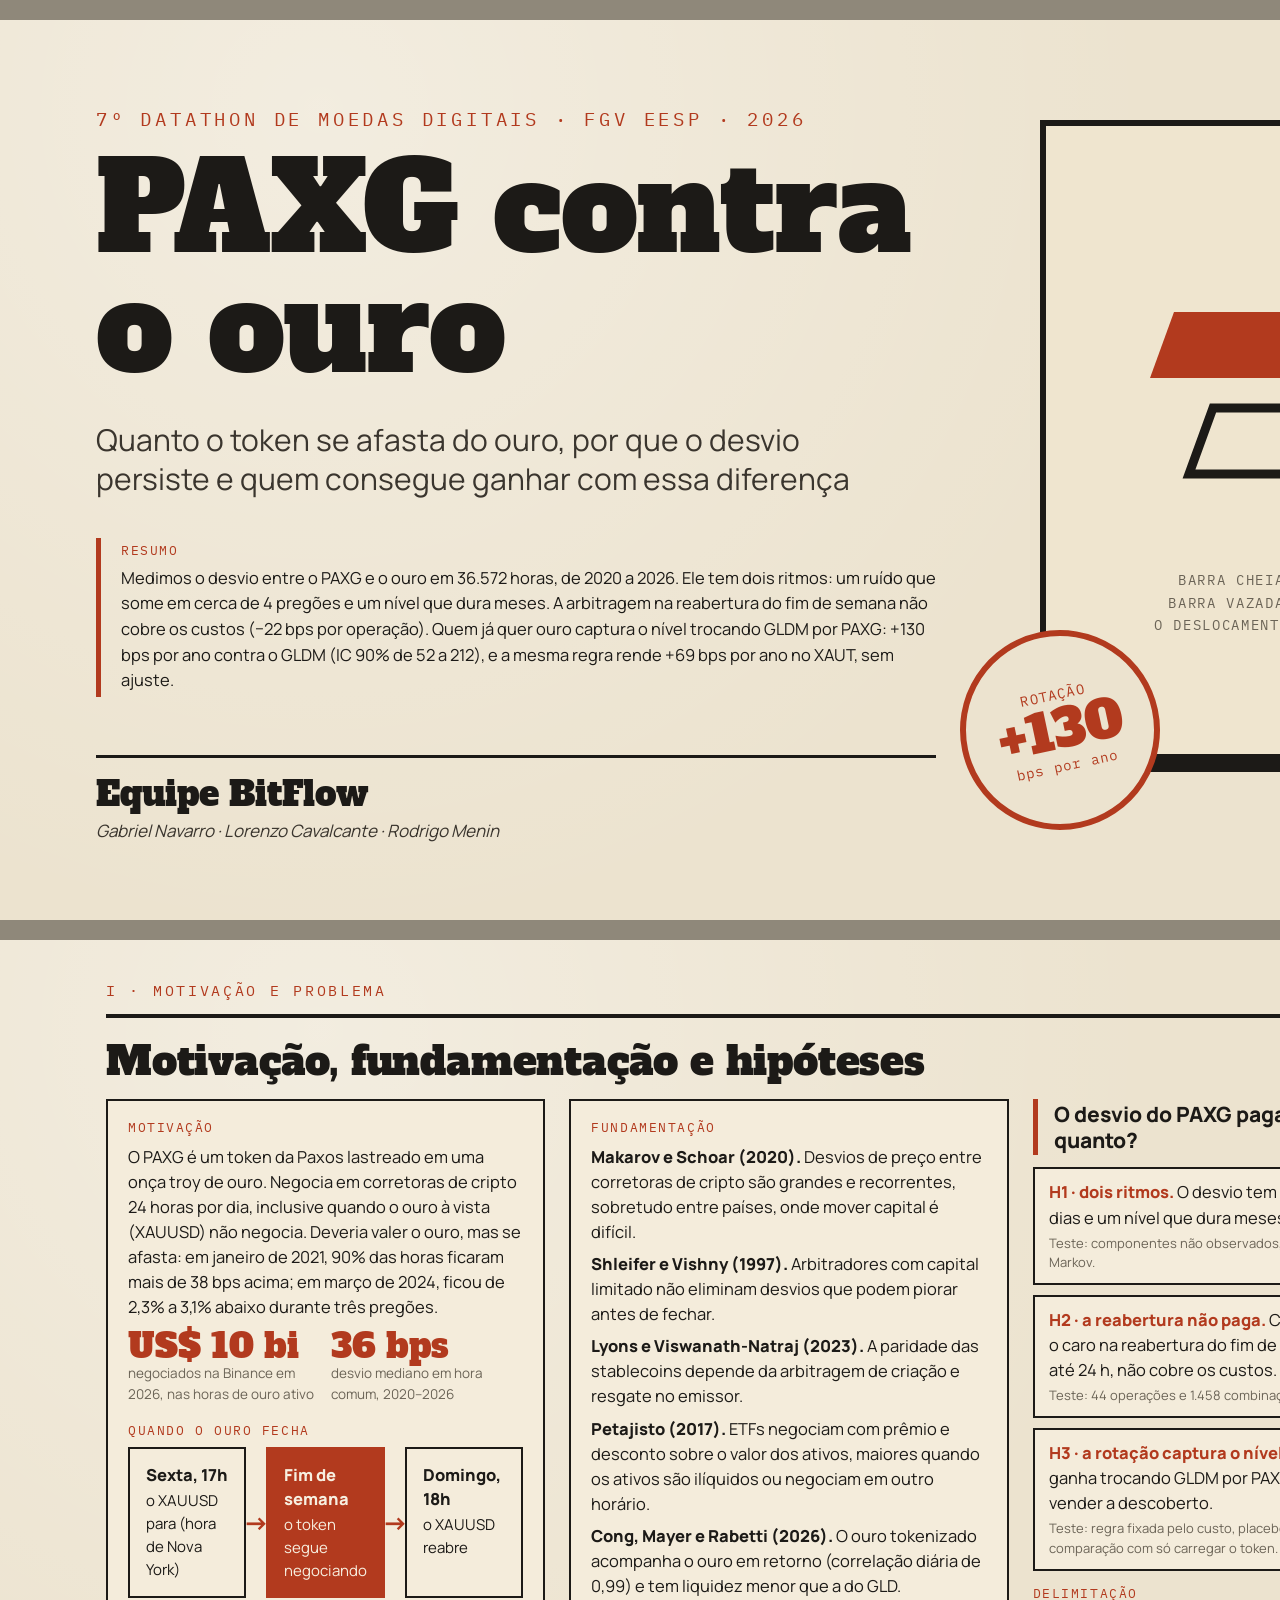
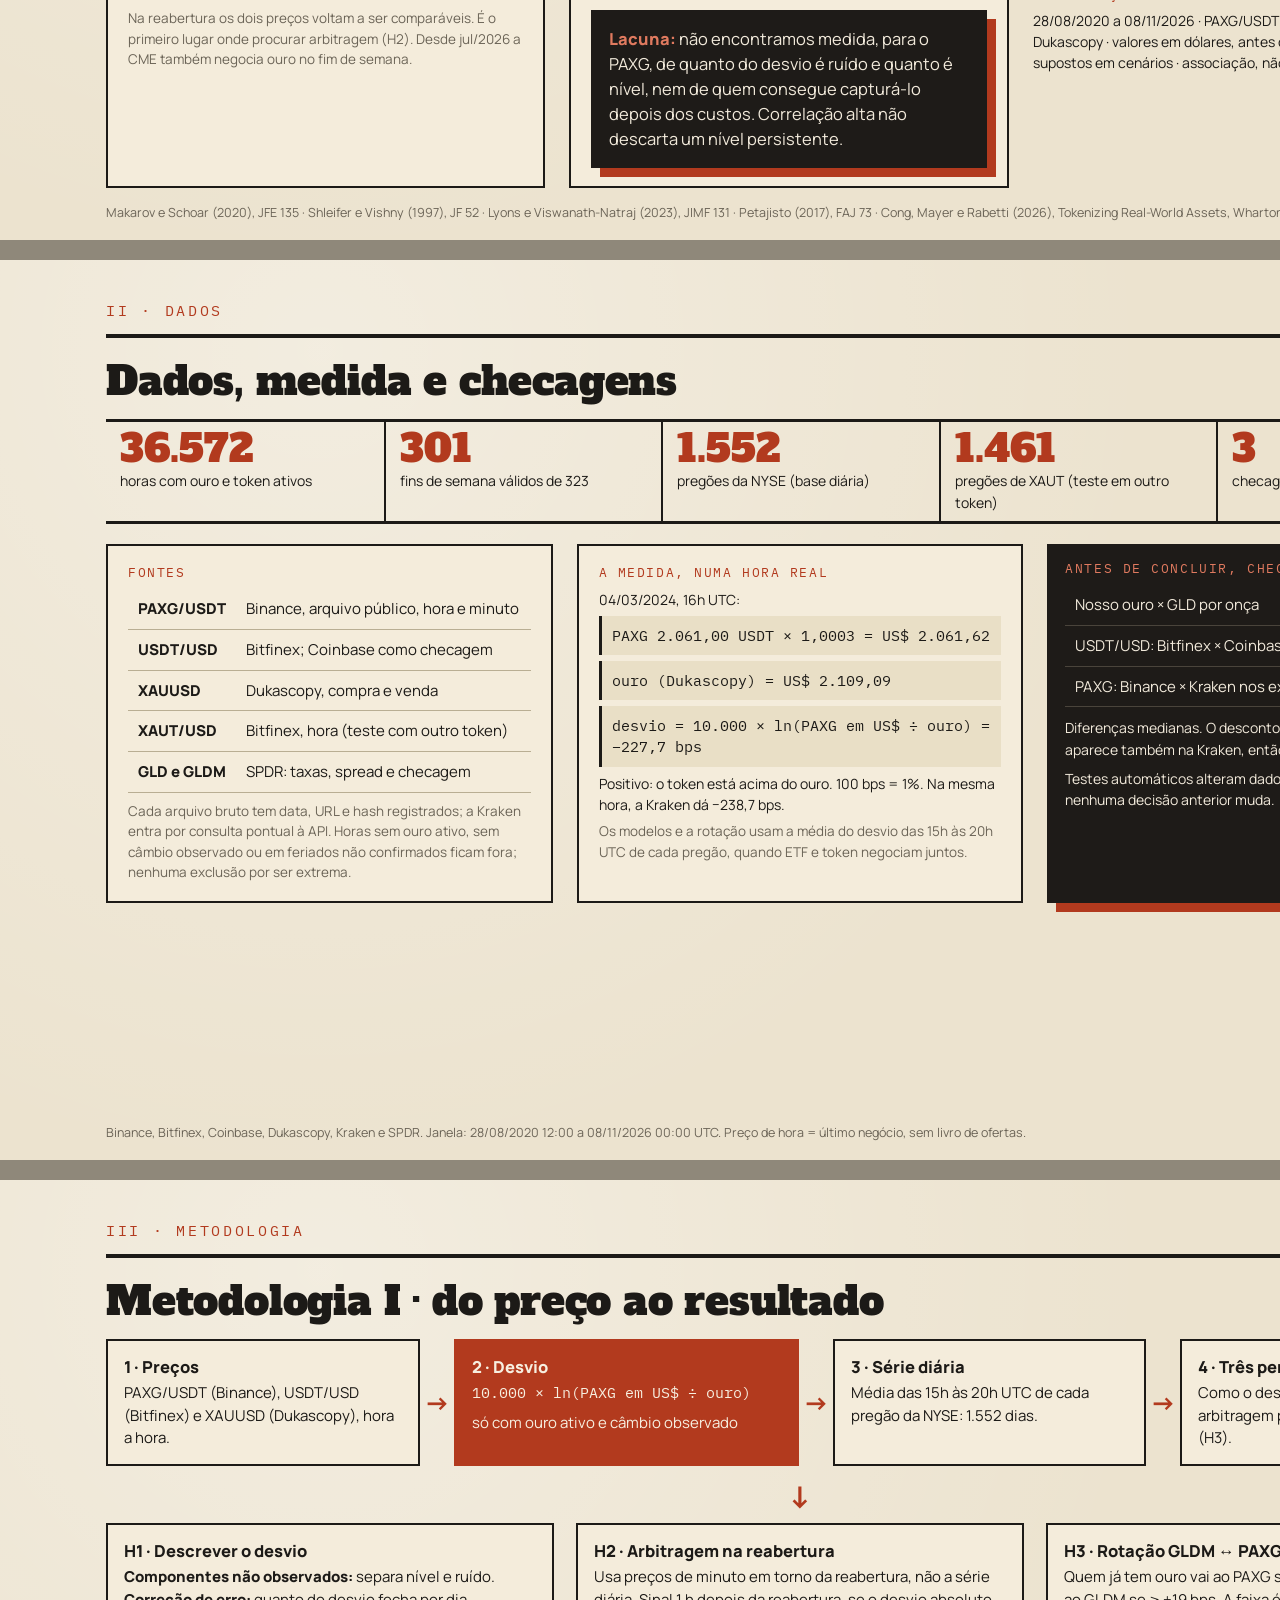
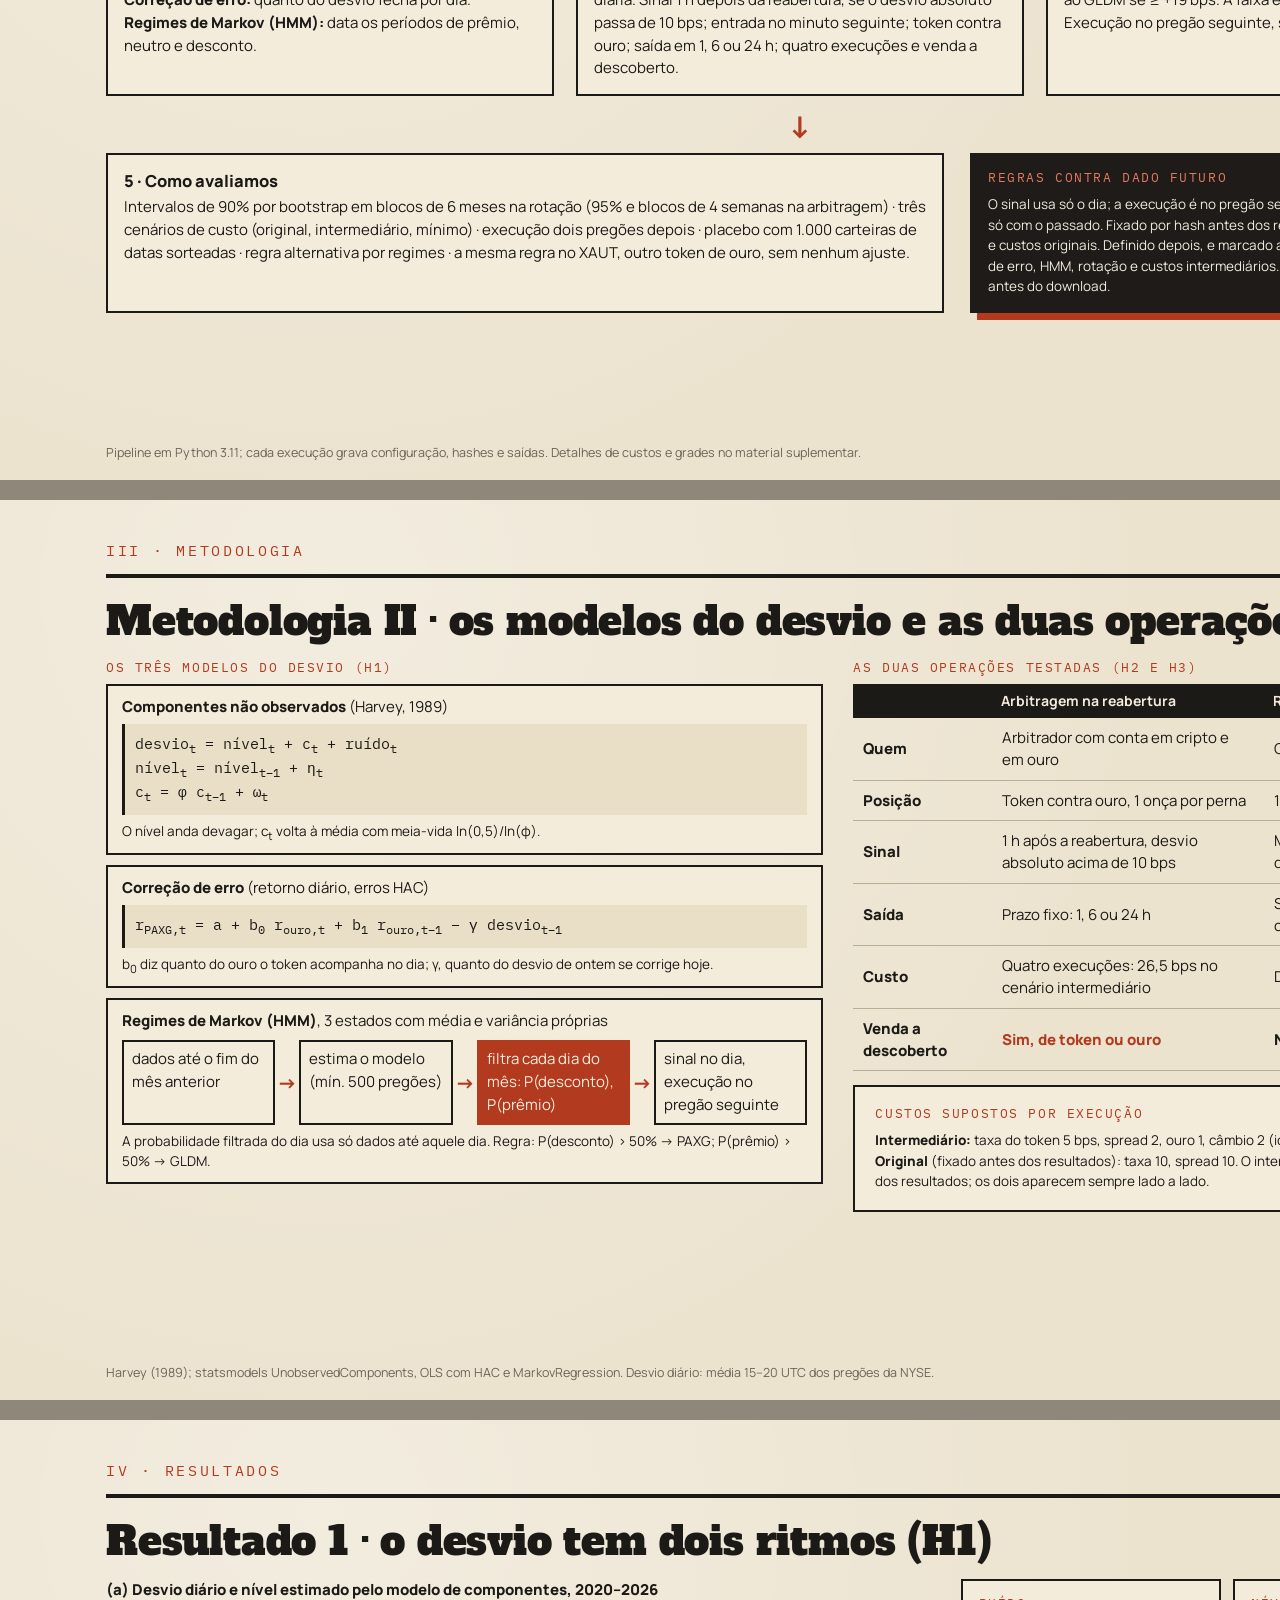
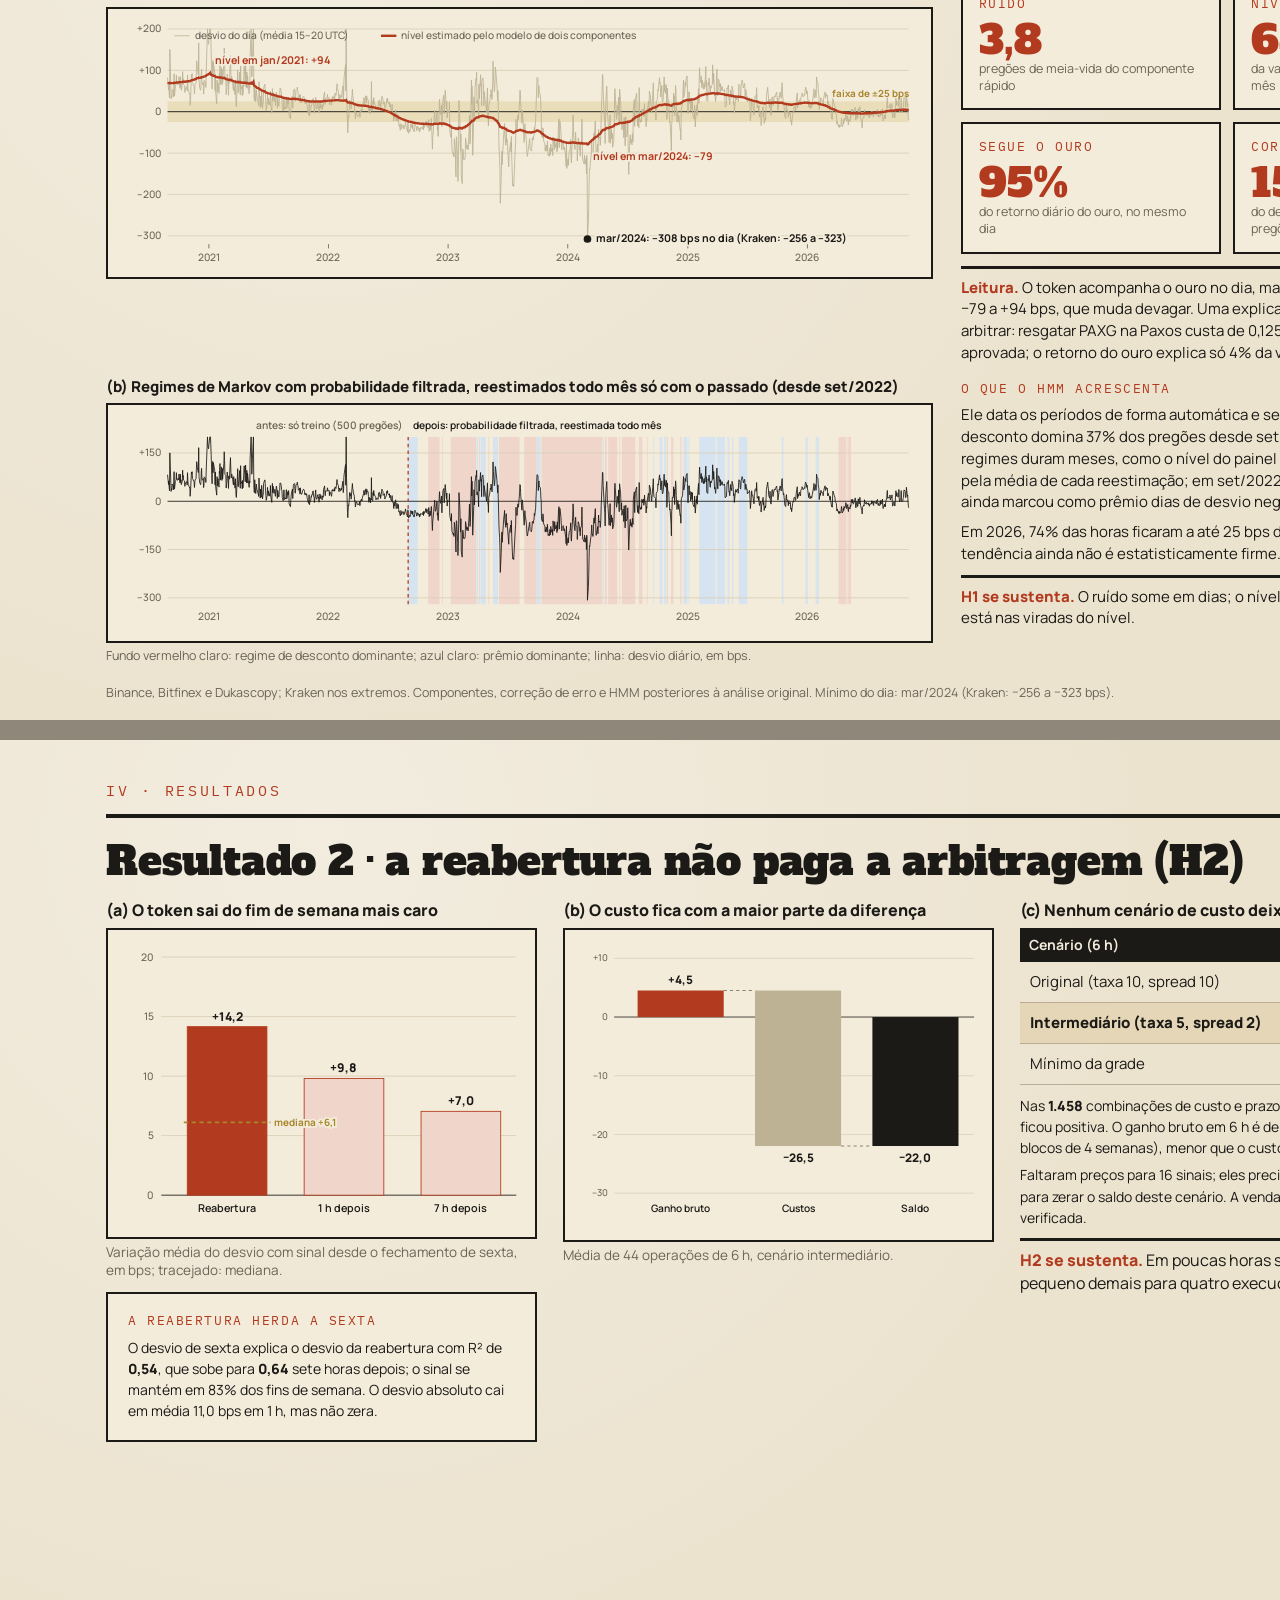
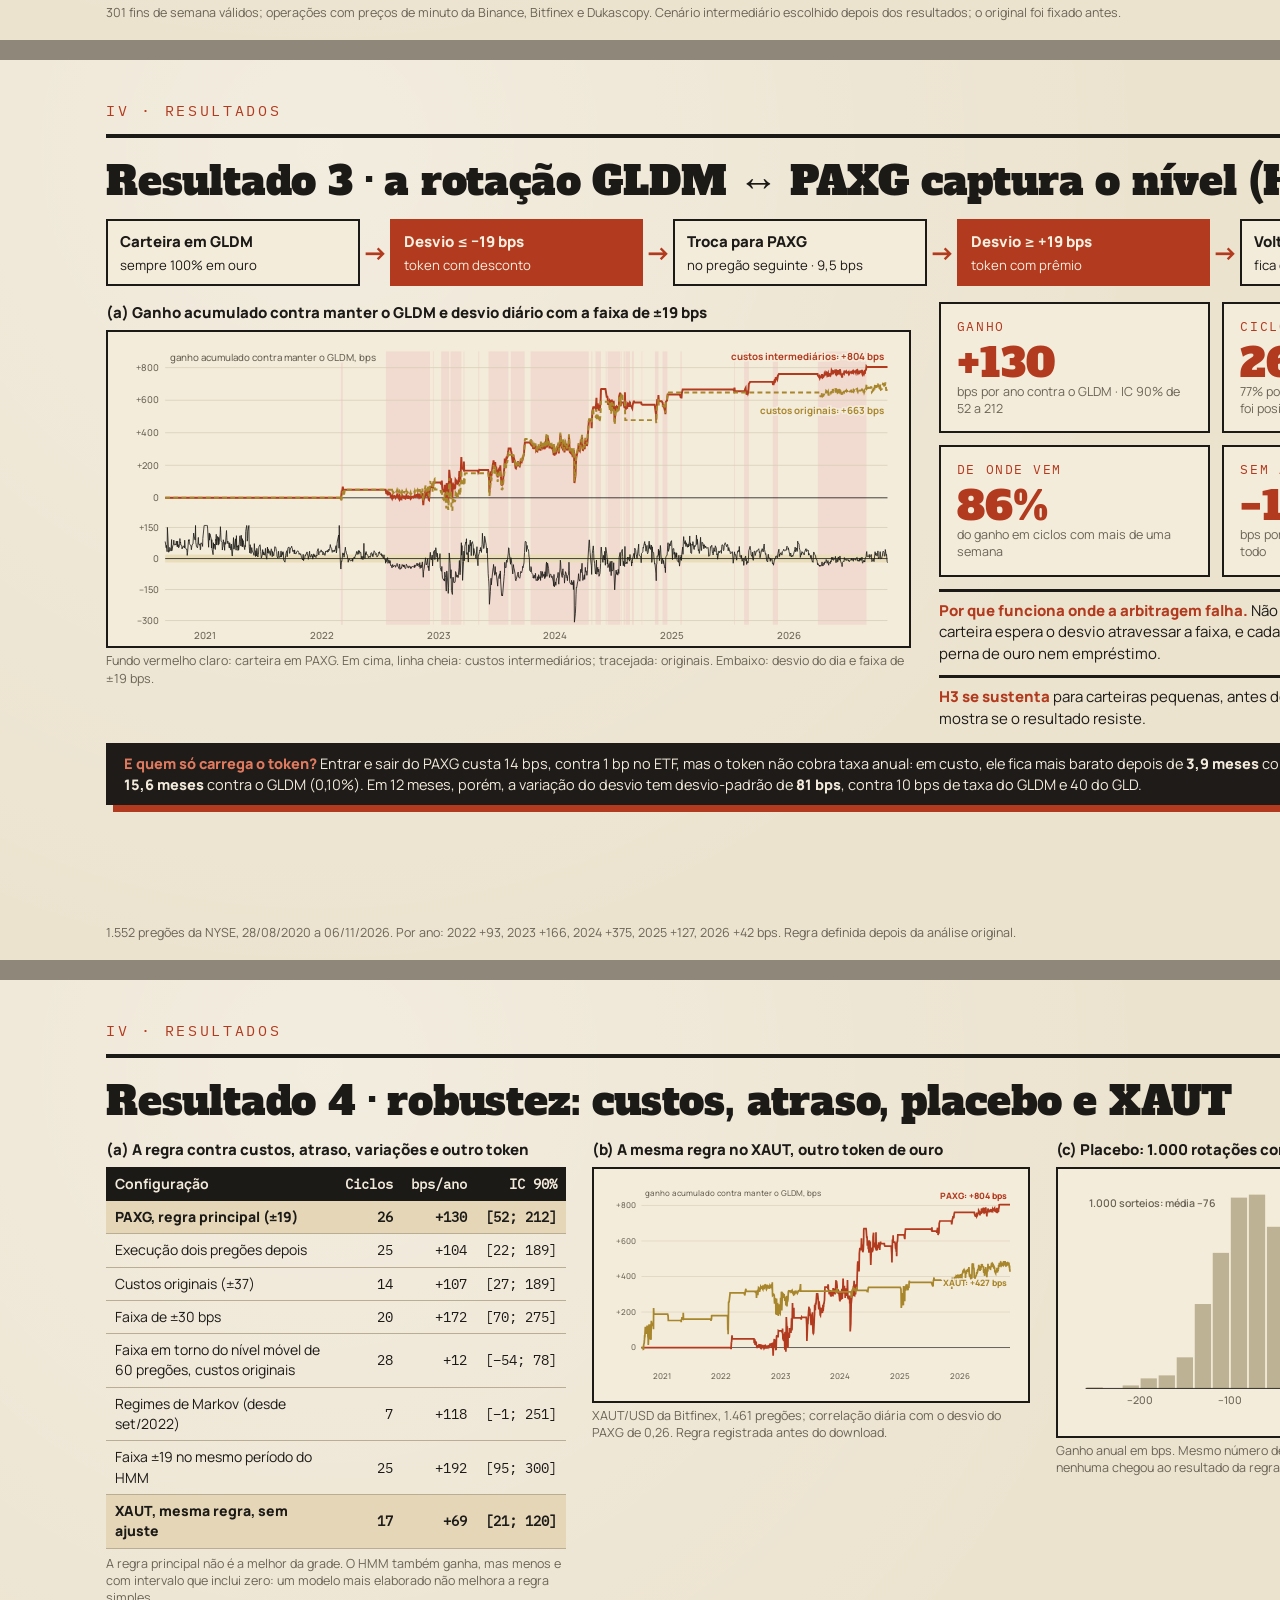
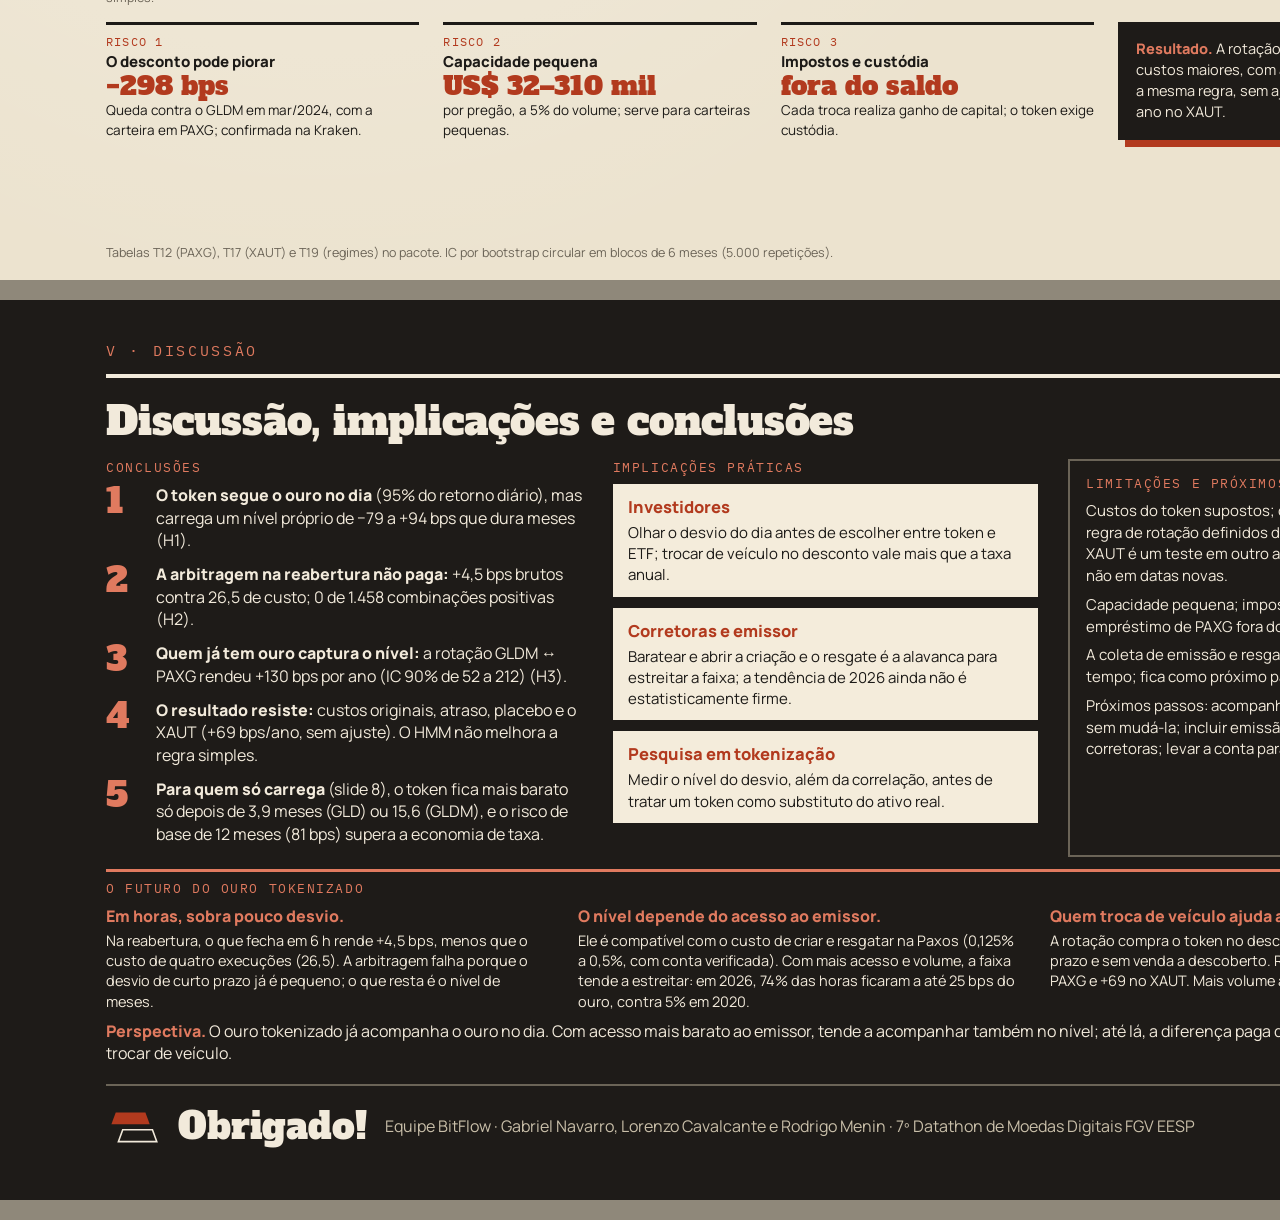
==== slides/entrega_v3.html @ 6a16b0c0 "add: project" ====
<!doctype html><html lang="pt-BR"><head><meta charset="utf-8"><meta name="viewport" content="width=1600"><title>PAXG contra o ouro · BitFlow</title><style>
@font-face{font-family:Slab;src:url("design-systems/assets/fonts/AlfaSlabOne-Regular.ttf")}
@font-face{font-family:Manrope;src:url("design-systems/assets/fonts/Manrope.ttf");font-weight:200 800}
@font-face{font-family:PlexMono;src:url("design-systems/assets/fonts/IBMPlexMono-Regular.ttf")}
@page{size:1600px 900px;margin:0}
*{box-sizing:border-box;margin:0;padding:0}
html{background:#8f887a}
body{font-family:Manrope,Arial,sans-serif;font-variant-ligatures:none;font-feature-settings:"liga" 0,"calt" 0,"dlig" 0;color:#1C1A17;font-size:15px;line-height:1.45;-webkit-print-color-adjust:exact;print-color-adjust:exact}
.page,.cover{width:1600px;height:900px;position:relative;overflow:hidden;margin:20px auto;page-break-after:always;break-after:page;
 background:#ECE3CF radial-gradient(circle at 20% 10%,rgba(255,255,255,.35),transparent 55%)}
.page{padding:40px 106px 0}
@media print{html{background:none}.page,.cover{margin:0}}
.hd{display:flex;justify-content:space-between;align-items:center;font-family:PlexMono,monospace;font-size:15px;letter-spacing:.18em;text-transform:uppercase;color:#B23A1E;padding-bottom:12px;border-bottom:4px solid #1C1A17}
.hd .no{color:#1C1A17;letter-spacing:.05em}
h1{font-family:Slab,serif;font-weight:400;font-size:40px;line-height:1.08;margin:22px 0 16px;letter-spacing:-.005em}
.lab{font-family:PlexMono,monospace;font-size:13px;letter-spacing:.12em;text-transform:uppercase;color:#B23A1E;margin-bottom:6px}
p{font-size:15px}p+p{margin-top:7px}
b{font-weight:800}
.r{color:#B23A1E}.bl{color:#2E6AA3}
.grid{display:grid;gap:22px}
.box{background:#F4ECDB;border:2px solid #1C1A17;padding:14px 16px}
.box.flat{border:none;background:transparent;padding:0}
.dark{background:#1E1B18;color:#F2EADB;padding:16px 18px;box-shadow:9px 9px 0 #B23A1E}
.dark .lab{color:#E07A5F}
.redbar{border-left:5px solid #B23A1E;padding:2px 0 2px 16px}
.big{font-family:Slab,serif;color:#B23A1E;font-size:40px;line-height:1}
.strip{display:grid;grid-template-columns:repeat(5,1fr);border-top:3px solid #1C1A17;border-bottom:3px solid #1C1A17}
.strip div{padding:8px 14px;border-left:2px solid #1C1A17}.strip div:first-child{border-left:none}
.strip strong{display:block;font-family:Slab,serif;font-weight:400;font-size:38px;color:#B23A1E;line-height:1.05}
.strip span{font-size:14px}
.figt{font-weight:800;font-size:15px;margin-bottom:6px}
.fig{background:#F4ECDB;border:2px solid #1C1A17;padding:8px 10px 4px}
.note{font-size:12.5px;color:#6B6457;line-height:1.38}
table{border-collapse:collapse;width:100%;font-size:14px}
th{text-align:left;background:#1C1A17;color:#F2EADB;font-weight:700;padding:7px 9px}
td{padding:6px 9px;border-bottom:1px solid #B9AE93}
td.n,th.n{text-align:right;font-family:PlexMono,monospace;white-space:nowrap}
tr.hl td{background:#E4D6B6;font-weight:800}
.ft{position:absolute;left:106px;right:106px;bottom:18px;font-size:12.5px;color:#6B6457}
.hyp{border:2px solid #1C1A17;background:#F4ECDB;padding:10px 14px}
.hyp b.t{color:#B23A1E}
.hyp p{font-size:14.5px}.hyp .tt{font-size:13px;color:#6B6457;margin-top:4px}
.flow{display:grid;align-items:stretch;gap:0}
.fnode{border:2px solid #1C1A17;background:#F4ECDB;padding:10px 12px}
.fnode.red{background:#B23A1E;color:#F7EFE0;border-color:#B23A1E}
.fnode.dk{background:#1E1B18;color:#F2EADB}
.fnode h4{font-size:15px;font-weight:800;margin-bottom:3px}
.fnode p{font-size:13.2px;line-height:1.38}
.fnode .m{font-family:PlexMono,monospace;font-size:12.5px}
.arr{display:flex;align-items:center;justify-content:center;font-size:26px;color:#B23A1E;font-weight:800}
.down{text-align:center;font-size:26px;color:#B23A1E;font-weight:800;line-height:1.1;margin:4px 0}
.eq{font-family:PlexMono,monospace;font-size:13px;background:#E9DFC6;padding:6px 8px;margin:6px 0;border-left:3px solid #1C1A17}
.risk{border-top:3px solid #1C1A17;padding-top:8px}
.risk .k{font-family:PlexMono,monospace;font-size:12px;color:#B23A1E;letter-spacing:.1em;text-transform:uppercase}
.risk strong{display:block;font-family:Slab,serif;font-weight:400;font-size:26px;color:#B23A1E;line-height:1.1}
.risk p{font-size:13.5px}
.read{border-top:3px solid #1C1A17;padding-top:8px;font-size:15px}
.read b{color:#B23A1E}
.pagedark{background:#1E1B18 !important;color:#F2EADB}
.roomy p{font-size:16.5px;line-height:1.52}.roomy .fnode p{font-size:15px}.roomy .fnode h4{font-size:16.5px}.roomy td{font-size:15px;padding:9px 10px}
.roomy .eq{font-size:14.5px;padding:9px 10px}.roomy .box{padding:18px 20px}.roomy .note{font-size:13.5px}.roomy .down{margin:12px 0;font-size:30px}
.roomy .fnode{padding:14px 16px}.roomy .figt{font-size:16px}.roomy .read{font-size:16px}
.pagedark .hd{color:#E07A5F;border-bottom-color:#F2EADB}.pagedark .hd .no{color:#F2EADB}
.pagedark .lab{color:#E07A5F}
.concl{display:grid;grid-template-columns:44px 1fr;gap:6px;margin-bottom:11px}
.concl .n{font-family:Slab,serif;font-size:34px;color:#E07A5F;line-height:1}
.concl p{font-size:16px;line-height:1.42}
.tok{margin-top:12px;border-top:3px solid #E07A5F;padding-top:8px}.tokg{display:grid;grid-template-columns:1fr 1fr 1fr;gap:28px}.tokg b{color:#E07A5F;font-size:16px;display:block}.tokg p{font-size:14.5px;line-height:1.4;margin-top:3px}.persp{margin-top:8px;font-size:16px;line-height:1.38}.persp b{color:#E07A5F}
.impl{background:#F4ECDB;color:#1C1A17;padding:11px 15px;margin-bottom:11px}
.impl b{color:#B23A1E;display:block;font-size:16.5px;margin-bottom:3px}
.impl p{font-size:15px;line-height:1.42}
/* capa */
.cover .kick{position:absolute;left:96px;top:86px;font-family:PlexMono,monospace;font-size:19px;letter-spacing:.2em;color:#B23A1E}
.cover .ttl{position:absolute;left:96px;top:130px;font-family:Slab,serif;font-size:122px;line-height:.98;letter-spacing:-.01em}
.cover .sub{position:absolute;left:96px;top:400px;width:820px;font-size:30px;line-height:1.3;color:#3A352E}
.cover .res{position:absolute;left:96px;top:518px;width:840px;border-left:5px solid #B23A1E;padding:4px 0 4px 20px}
.cover .res .lab{margin-bottom:4px}
.cover .res p{font-size:16.5px;line-height:1.55}
.cover .team{position:absolute;left:96px;top:735px;width:840px;border-top:3px solid #1C1A17;padding-top:12px}
.cover .team b{font-family:Slab,serif;font-weight:400;font-size:34px}
.cover .team p{font-style:italic;color:#3A352E;font-size:17px}
.cover .frame{position:absolute;left:1040px;top:100px;width:460px;height:640px;border:6px solid #1C1A17;background:#EFE5CF;box-shadow:12px 12px 0 #1C1A17;display:flex;flex-direction:column;align-items:center;justify-content:center;gap:26px}
.cover .frame .cap{font-family:PlexMono,monospace;font-size:14px;letter-spacing:.12em;color:#6B6457;text-transform:uppercase;text-align:center;line-height:1.6}
.cover .stamp{position:absolute;left:960px;top:610px;width:200px;height:200px;border:6px solid #B23A1E;border-radius:50%;background:#ECE3CF;display:flex;flex-direction:column;align-items:center;justify-content:center;transform:rotate(-12deg);color:#B23A1E;text-align:center}
.cover .stamp small{font-family:PlexMono,monospace;font-size:14px;letter-spacing:.1em}
.cover .stamp strong{font-family:Slab,serif;font-weight:400;font-size:52px;line-height:1}
</style></head><body><section class="cover">
<div class="kick">7º DATATHON DE MOEDAS DIGITAIS · FGV EESP · 2026</div>
<div class="ttl">PAXG contra<br>o ouro</div>
<div class="sub">Quanto o token se afasta do ouro, por que o desvio persiste e quem consegue ganhar com essa diferença</div>
<div class="res"><div class="lab">Resumo</div><p>Medimos o desvio entre o PAXG e o ouro em 36.572 horas, de 2020 a 2026. Ele tem dois ritmos: um ruído que some em cerca de 4 pregões e um nível que dura meses. A arbitragem na reabertura do fim de semana não cobre os custos (−22 bps por operação). Quem já quer ouro captura o nível trocando GLDM por PAXG: +130 bps por ano contra o GLDM (IC 90% de 52 a 212), e a mesma regra rende +69 bps por ano no XAUT, sem ajuste.</p></div>
<div class="team"><b>Equipe BitFlow</b><p>Gabriel Navarro · Lorenzo Cavalcante · Rodrigo Menin</p></div>
<div class="frame"><svg viewBox="0 0 100 100" style="width:300px;height:300px" aria-hidden="true"><path d="M18 23h55l8 22H10z" fill="#B23A1E"/><path d="M31 55h55l8 22H23z" fill="none" stroke="#1C1A17" stroke-width="3"/></svg><div class="cap">barra cheia: o ouro<br>barra vazada: o token<br>o deslocamento: o desvio</div></div>
<div class="stamp"><small>ROTAÇÃO</small><strong>+130</strong><small>bps por ano</small></div>
</section><section class="page roomy"><div class="hd"><span>I · Motivação e problema</span><span class="no">02</span></div><h1>Motivação, fundamentação e hipóteses</h1>
<div class="grid" style="grid-template-columns:1fr 1fr 1.05fr;gap:24px">
 <div class="box">
  <div class="lab">Motivação</div>
  <p>O PAXG é um token da Paxos lastreado em uma onça troy de ouro. Negocia em corretoras de cripto 24 horas por dia, inclusive quando o ouro à vista (XAUUSD) não negocia. Deveria valer o ouro, mas se afasta: em janeiro de 2021, 90% das horas ficaram mais de 38 bps acima; em março de 2024, ficou de 2,3% a 3,1% abaixo durante três pregões.</p>
  <div class="grid" style="grid-template-columns:1fr 1fr;gap:10px;margin-top:10px">
   <div><div class="big" style="white-space:nowrap;font-size:34px">US$ 10 bi</div><p class="note">negociados na Binance em 2026, nas horas de ouro ativo</p></div>
   <div><div class="big" style="white-space:nowrap;font-size:34px">36 bps</div><p class="note">desvio mediano em hora comum, 2020–2026</p></div>
  </div>
  <div class="lab" style="margin-top:18px">Quando o ouro fecha</div>
  <div class="flow" style="grid-template-columns:1fr 20px 1fr 20px 1fr;margin-top:6px">
   <div class="fnode"><h4>Sexta, 17h</h4><p>o XAUUSD para (hora de Nova York)</p></div><div class="arr">→</div>
   <div class="fnode red"><h4>Fim de semana</h4><p>o token segue negociando</p></div><div class="arr">→</div>
   <div class="fnode"><h4>Domingo, 18h</h4><p>o XAUUSD reabre</p></div>
  </div>
  <p class="note" style="margin-top:10px">Na reabertura os dois preços voltam a ser comparáveis. É o primeiro lugar onde procurar arbitragem (H2). Desde jul/2026 a CME também negocia ouro no fim de semana.</p>
 </div>
 <div class="box">
  <div class="lab">Fundamentação</div>
  <p><b>Makarov e Schoar (2020).</b> Desvios de preço entre corretoras de cripto são grandes e recorrentes, sobretudo entre países, onde mover capital é difícil.</p>
  <p><b>Shleifer e Vishny (1997).</b> Arbitradores com capital limitado não eliminam desvios que podem piorar antes de fechar.</p>
  <p><b>Lyons e Viswanath-Natraj (2023).</b> A paridade das stablecoins depende da arbitragem de criação e resgate no emissor.</p>
  <p><b>Petajisto (2017).</b> ETFs negociam com prêmio e desconto sobre o valor dos ativos, maiores quando os ativos são ilíquidos ou negociam em outro horário.</p>
  <p><b>Cong, Mayer e Rabetti (2026).</b> O ouro tokenizado acompanha o ouro em retorno (correlação diária de 0,99) e tem liquidez menor que a do GLD.</p>
  <div class="dark" style="margin-top:12px"><p><b style="color:#E07A5F">Lacuna:</b> não encontramos medida, para o PAXG, de quanto do desvio é ruído e quanto é nível, nem de quem consegue capturá-lo depois dos custos. Correlação alta não descarta um nível persistente.</p></div>
 </div>
 <div>
  <div class="redbar" style="margin-bottom:12px"><p style="font-size:21px;font-weight:800;line-height:1.25">O desvio do PAXG paga alguém? Quem, e quanto?</p></div>
  <div class="hyp"><p><b class="t">H1 · dois ritmos.</b> O desvio tem um ruído que some em dias e um nível que dura meses.</p><p class="tt">Teste: componentes não observados, correção de erro e regimes de Markov.</p></div>
  <div class="hyp" style="margin-top:10px"><p><b class="t">H2 · a reabertura não paga.</b> Comprar o barato e vender o caro na reabertura do fim de semana, com saída em até 24 h, não cobre os custos.</p><p class="tt">Teste: 44 operações e 1.458 combinações de custo e prazo.</p></div>
  <div class="hyp" style="margin-top:10px"><p><b class="t">H3 · a rotação captura o nível.</b> Quem já quer ouro ganha trocando GLDM por PAXG no desconto, sem vender a descoberto.</p><p class="tt">Teste: regra fixada pelo custo, placebo, XAUT, regras alternativas e comparação com só carregar o token.</p></div>
  <div class="lab" style="margin-top:14px">Delimitação</div>
  <p style="font-size:14px">28/08/2020 a 08/11/2026 · PAXG/USDT da Binance contra XAUUSD da Dukascopy · valores em dólares, antes de impostos · custos do token supostos em cenários · associação, não causa.</p>
 </div>
</div><div class="ft">Makarov e Schoar (2020), JFE 135 · Shleifer e Vishny (1997), JF 52 · Lyons e Viswanath-Natraj (2023), JIMF 131 · Petajisto (2017), FAJ 73 · Cong, Mayer e Rabetti (2026), Tokenizing Real-World Assets, Wharton (WIFPR).</div></section><section class="page roomy"><div class="hd"><span>II · Dados</span><span class="no">03</span></div><h1>Dados, medida e checagens</h1>
<div class="strip">
 <div><strong>36.572</strong><span>horas com ouro e token ativos</span></div>
 <div><strong>301</strong><span>fins de semana válidos de 323</span></div>
 <div><strong>1.552</strong><span>pregões da NYSE (base diária)</span></div>
 <div><strong>1.461</strong><span>pregões de XAUT (teste em outro token)</span></div>
 <div><strong>3</strong><span>checagens em outras fontes</span></div>
</div>
<div class="grid" style="grid-template-columns:1fr 1fr 1fr;gap:24px;margin-top:20px">
 <div class="box">
  <div class="lab">Fontes</div>
  <table style="font-size:13.5px"><tbody>
   <tr><td><b>PAXG/USDT</b></td><td>Binance, arquivo público, hora e minuto</td></tr>
   <tr><td><b>USDT/USD</b></td><td>Bitfinex; Coinbase como checagem</td></tr>
   <tr><td><b>XAUUSD</b></td><td>Dukascopy, compra e venda</td></tr>
   <tr><td><b>XAUT/USD</b></td><td>Bitfinex, hora (teste com outro token)</td></tr>
   <tr><td><b>GLD e GLDM</b></td><td>SPDR: taxas, spread e checagem</td></tr></tbody></table>
  <p class="note" style="margin-top:8px">Cada arquivo bruto tem data, URL e hash registrados; a Kraken entra por consulta pontual à API. Horas sem ouro ativo, sem câmbio observado ou em feriados não confirmados ficam fora; nenhuma exclusão por ser extrema.</p>
 </div>
 <div class="box">
  <div class="lab">A medida, numa hora real</div>
  <p style="font-size:14px">04/03/2024, 16h UTC:</p>
  <div class="eq">PAXG 2.061,00 USDT × 1,0003 = US$ 2.061,62</div>
  <div class="eq">ouro (Dukascopy) = US$ 2.109,09</div>
  <div class="eq">desvio = 10.000 × ln(PAXG em US$ ÷ ouro) = −227,7 bps</div>
  <p style="font-size:14px">Positivo: o token está acima do ouro. 100 bps = 1%. Na mesma hora, a Kraken dá −238,7 bps.</p>
  <p class="note" style="margin-top:6px">Os modelos e a rotação usam a média do desvio das 15h às 20h UTC de cada pregão, quando ETF e token negociam juntos.</p>
 </div>
 <div class="dark">
  <div class="lab">Antes de concluir, checamos</div>
  <table style="font-size:14px;color:#F2EADB"><tbody>
   <tr><td style="border-color:#4A443B">Nosso ouro × GLD por onça</td><td class="n" style="border-color:#4A443B">1,5 bps</td></tr>
   <tr><td style="border-color:#4A443B">USDT/USD: Bitfinex × Coinbase</td><td class="n" style="border-color:#4A443B">6,5 bps</td></tr>
   <tr><td style="border-color:#4A443B">PAXG: Binance × Kraken nos extremos</td><td class="n" style="border-color:#4A443B">12 bps</td></tr></tbody></table>
  <p style="margin-top:10px;font-size:14px">Diferenças medianas. O desconto de 3% de março de 2024 aparece também na Kraken, então não é erro de uma corretora.</p>
  <p style="margin-top:8px;font-size:14px">Testes automáticos alteram dados futuros e conferem que nenhuma decisão anterior muda.</p>
 </div>
</div><div class="ft">Binance, Bitfinex, Coinbase, Dukascopy, Kraken e SPDR. Janela: 28/08/2020 12:00 a 08/11/2026 00:00 UTC. Preço de hora = último negócio, sem livro de ofertas.</div></section><section class="page roomy"><div class="hd"><span>III · Metodologia</span><span class="no">04</span></div><h1>Metodologia I · do preço ao resultado</h1>
<div class="flow" style="grid-template-columns:1fr 34px 1.1fr 34px 1fr 34px 1fr">
 <div class="fnode"><h4>1 · Preços</h4><p>PAXG/USDT (Binance), USDT/USD (Bitfinex) e XAUUSD (Dukascopy), hora a hora.</p></div><div class="arr">→</div>
 <div class="fnode red"><h4>2 · Desvio</h4><p class="m">10.000 × ln(PAXG em US$ ÷ ouro)</p><p>só com ouro ativo e câmbio observado</p></div><div class="arr">→</div>
 <div class="fnode"><h4>3 · Série diária</h4><p>Média das 15h às 20h UTC de cada pregão da NYSE: 1.552 dias.</p></div><div class="arr">→</div>
 <div class="fnode"><h4>4 · Três perguntas</h4><p>Como o desvio se comporta (H1), se a arbitragem paga (H2), se a rotação paga (H3).</p></div>
</div>
<div class="down">↓</div>
<div class="grid" style="grid-template-columns:1fr 1fr 1fr;gap:22px">
 <div class="fnode"><h4>H1 · Descrever o desvio</h4><p><b>Componentes não observados:</b> separa nível e ruído.<br><b>Correção de erro:</b> quanto do desvio fecha por dia.<br><b>Regimes de Markov (HMM):</b> data os períodos de prêmio, neutro e desconto.</p></div>
 <div class="fnode"><h4>H2 · Arbitragem na reabertura</h4><p>Usa preços de minuto em torno da reabertura, não a série diária. Sinal 1 h depois da reabertura, se o desvio absoluto passa de 10 bps; entrada no minuto seguinte; token contra ouro; saída em 1, 6 ou 24 h; quatro execuções e venda a descoberto.</p></div>
 <div class="fnode"><h4>H3 · Rotação GLDM ↔ PAXG</h4><p>Quem já tem ouro vai ao PAXG se o desvio ≤ −19 bps e volta ao GLDM se ≥ +19 bps. A faixa é o custo de um ciclo. Execução no pregão seguinte, sem venda a descoberto.</p></div>
</div>
<div class="down">↓</div>
<div class="grid" style="grid-template-columns:1.6fr 1fr;gap:26px">
 <div class="fnode"><h4>5 · Como avaliamos</h4><p>Intervalos de 90% por bootstrap em blocos de 6 meses na rotação (95% e blocos de 4 semanas na arbitragem) · três cenários de custo (original, intermediário, mínimo) · execução dois pregões depois · placebo com 1.000 carteiras de datas sorteadas · regra alternativa por regimes · a mesma regra no XAUT, outro token de ouro, sem nenhum ajuste.</p></div>
 <div class="dark" style="box-shadow:7px 7px 0 #B23A1E"><div class="lab">Regras contra dado futuro</div><p style="font-size:13.5px">O sinal usa só o dia; a execução é no pregão seguinte. Modelos reestimados só com o passado. Fixado por hash antes dos resultados: medida, arbitragem e custos originais. Definido depois, e marcado assim: componentes, correção de erro, HMM, rotação e custos intermediários. Regra do XAUT registrada antes do download.</p></div>
</div><div class="ft">Pipeline em Python 3.11; cada execução grava configuração, hashes e saídas. Detalhes de custos e grades no material suplementar.</div></section><section class="page roomy"><div class="hd"><span>III · Metodologia</span><span class="no">05</span></div><h1>Metodologia II · os modelos do desvio e as duas operações</h1>
<div class="grid" style="grid-template-columns:1.12fr 1fr;gap:30px">
 <div>
  <div class="lab">Os três modelos do desvio (H1)</div>
  <div class="box" style="padding:10px 14px"><b>Componentes não observados</b> (Harvey, 1989)
   <div class="eq">desvio<sub>t</sub> = nível<sub>t</sub> + c<sub>t</sub> + ruído<sub>t</sub><br>nível<sub>t</sub> = nível<sub>t−1</sub> + η<sub>t</sub><br>c<sub>t</sub> = φ c<sub>t−1</sub> + ω<sub>t</sub></div>
   <p style="font-size:13.5px">O nível anda devagar; c<sub>t</sub> volta à média com meia-vida ln(0,5)/ln(φ).</p></div>
  <div class="box" style="padding:10px 14px;margin-top:10px"><b>Correção de erro</b> (retorno diário, erros HAC)
   <div class="eq">r<sub>PAXG,t</sub> = a + b<sub>0</sub> r<sub>ouro,t</sub> + b<sub>1</sub> r<sub>ouro,t−1</sub> − γ desvio<sub>t−1</sub></div>
   <p style="font-size:13.5px">b<sub>0</sub> diz quanto do ouro o token acompanha no dia; γ, quanto do desvio de ontem se corrige hoje.</p></div>
  <div class="box" style="padding:10px 14px;margin-top:10px"><b>Regimes de Markov (HMM)</b>, 3 estados com média e variância próprias
   <div class="flow" style="grid-template-columns:1fr 24px 1fr 24px 1fr 24px 1fr;margin-top:8px">
    <div class="fnode" style="padding:6px 8px"><p>dados até o fim do mês anterior</p></div><div class="arr" style="font-size:20px">→</div>
    <div class="fnode" style="padding:6px 8px"><p>estima o modelo (mín. 500 pregões)</p></div><div class="arr" style="font-size:20px">→</div>
    <div class="fnode red" style="padding:6px 8px"><p>filtra cada dia do mês: P(desconto), P(prêmio)</p></div><div class="arr" style="font-size:20px">→</div>
    <div class="fnode" style="padding:6px 8px"><p>sinal no dia, execução no pregão seguinte</p></div>
   </div>
   <p style="font-size:13.5px;margin-top:6px">A probabilidade filtrada do dia usa só dados até aquele dia. Regra: P(desconto) &gt; 50% → PAXG; P(prêmio) &gt; 50% → GLDM.</p></div>
 </div>
 <div>
  <div class="lab">As duas operações testadas (H2 e H3)</div>
  <table><thead><tr><th></th><th>Arbitragem na reabertura</th><th>Rotação GLDM ↔ PAXG</th></tr></thead><tbody>
   <tr><td><b>Quem</b></td><td>Arbitrador com conta em cripto e em ouro</td><td>Quem já quer ouro em dólares</td></tr>
   <tr><td><b>Posição</b></td><td>Token contra ouro, 1 onça por perna</td><td>100% em ouro: GLDM ou PAXG</td></tr>
   <tr><td><b>Sinal</b></td><td>1 h após a reabertura, desvio absoluto acima de 10 bps</td><td>Média do pregão fora da faixa de ±19 bps</td></tr>
   <tr><td><b>Saída</b></td><td>Prazo fixo: 1, 6 ou 24 h</td><td>Sem prazo: quando o desvio cruza a outra ponta</td></tr>
   <tr><td><b>Custo</b></td><td>Quatro execuções: 26,5 bps no cenário intermediário</td><td>Duas trocas por ciclo: 19 bps</td></tr>
   <tr><td><b>Venda a descoberto</b></td><td class="r"><b>Sim, de token ou ouro</b></td><td><b>Não</b></td></tr></tbody></table>
  <div class="box" style="margin-top:14px"><div class="lab">Custos supostos por execução</div>
   <p style="font-size:13.5px"><b>Intermediário:</b> taxa do token 5 bps, spread 2, ouro 1, câmbio 2 (ida e volta), deslizamento 2. <b>Original</b> (fixado antes dos resultados): taxa 10, spread 10. O intermediário foi escolhido depois dos resultados; os dois aparecem sempre lado a lado.</p></div>
 </div>
</div><div class="ft">Harvey (1989); statsmodels UnobservedComponents, OLS com HAC e MarkovRegression. Desvio diário: média 15–20 UTC dos pregões da NYSE.</div></section><section class="page"><div class="hd"><span>IV · Resultados</span><span class="no">06</span></div><h1>Resultado 1 · o desvio tem dois ritmos (H1)</h1>
<div class="grid" style="grid-template-columns:1.55fr 1fr;gap:28px">
 <div>
  <div class="figt">(a) Desvio diário e nível estimado pelo modelo de componentes, 2020–2026</div><div class="fig"><svg xmlns="http://www.w3.org/2000/svg" viewBox="0 0 940 300" style="width:100%;height:auto;display:block" role="img" aria-label="Desvio diário do PAXG contra o ouro e o nível estimado, 2020 a 2026."><rect x="58" y="98.8" width="868" height="24.2" fill="#E9DDBA"/><path d="M58 256.3H926" stroke="#D9CFB8" stroke-width="1"/><text x="50.0" y="260.3" font-size="12" fill="#6B6457" text-anchor="end" font-weight="500" >−300</text><path d="M58 207.8H926" stroke="#D9CFB8" stroke-width="1"/><text x="50.0" y="211.8" font-size="12" fill="#6B6457" text-anchor="end" font-weight="500" >−200</text><path d="M58 159.4H926" stroke="#D9CFB8" stroke-width="1"/><text x="50.0" y="163.4" font-size="12" fill="#6B6457" text-anchor="end" font-weight="500" >−100</text><path d="M58 110.9H926" stroke="#1C1A17" stroke-width="1.1"/><text x="50.0" y="114.9" font-size="12" fill="#6B6457" text-anchor="end" font-weight="500" >0</text><path d="M58 62.5H926" stroke="#D9CFB8" stroke-width="1"/><text x="50.0" y="66.5" font-size="12" fill="#6B6457" text-anchor="end" font-weight="500" >+100</text><path d="M58 14.0H926" stroke="#D9CFB8" stroke-width="1"/><text x="50.0" y="18.0" font-size="12" fill="#6B6457" text-anchor="end" font-weight="500" >+200</text><polyline points="58.0,70.9 59.2,85.7 59.5,80.1 59.9,89.3 60.3,94.9 60.7,38.0 62.2,96.0 62.6,91.9 63.0,93.9 63.4,84.9 64.5,87.4 64.9,93.5 65.3,81.3 65.7,66.3 66.1,92.7 67.2,80.9 67.6,79.7 68.0,78.6 68.4,67.9 68.7,78.2 69.9,79.2 70.3,76.4 70.7,77.7 71.1,78.7 71.4,70.0 72.6,83.5 73.0,69.9 73.4,81.7 73.7,78.5 74.1,85.8 75.3,81.0 75.7,64.0 76.0,74.5 76.4,72.3 76.8,79.1 78.0,80.3 78.3,88.4 78.7,83.7 79.1,84.6 79.5,82.3 80.7,81.6 81.0,86.5 81.4,67.8 81.8,79.2 82.2,85.5 83.3,88.7 83.7,90.3 84.1,89.6 84.5,103.5 84.9,97.2 86.0,67.2 86.4,69.8 86.8,66.3 87.2,76.4 87.6,77.4 88.7,80.8 89.1,81.3 89.5,90.1 89.9,84.5 90.2,78.9 91.4,76.9 91.8,62.7 92.2,51.3 92.9,60.2 94.1,67.7 94.5,30.3 94.9,73.7 95.2,77.2 95.6,83.0 96.8,85.8 97.2,80.8 97.5,66.9 97.9,61.3 98.3,77.7 99.5,79.4 99.8,76.5 100.2,90.3 100.6,87.3 101.0,74.2 102.5,76.5 102.9,82.5 103.3,63.9 104.8,14.0 105.2,25.4 105.6,30.1 106.0,31.9 107.5,14.0 107.9,14.0 108.3,14.0 108.7,25.9 109.1,41.5 110.2,84.5 110.6,56.0 111.0,51.0 111.4,68.0 111.7,53.0 113.3,64.8 113.7,86.2 114.0,66.8 114.4,89.3 115.6,101.7 116.0,73.8 116.4,87.6 116.7,80.3 117.1,76.9 118.3,89.6 118.7,66.1 119.0,69.1 119.4,54.1 119.8,79.1 121.0,59.1 121.3,62.5 121.7,79.5 122.1,61.4 122.5,77.5 124.0,54.0 124.4,36.3 124.8,49.7 125.2,70.3 126.3,72.5 126.7,91.0 127.1,84.0 127.5,82.7 127.9,66.9 129.0,79.9 129.4,91.7 129.8,72.8 130.2,77.8 130.6,74.3 131.7,45.3 132.1,62.3 132.5,75.9 132.9,72.6 133.2,69.9 134.4,78.6 134.8,83.9 135.2,86.4 135.5,73.8 135.9,79.0 137.1,91.2 137.5,76.9 137.9,90.2 138.2,101.3 138.6,105.2 139.8,74.3 140.2,61.9 140.5,88.7 140.9,88.8 142.5,64.7 142.8,83.7 143.2,91.3 143.6,57.3 144.0,84.4 145.1,81.2 145.5,92.1 145.9,79.6 146.3,90.8 146.7,84.0 147.8,57.5 148.2,67.6 148.6,70.5 149.0,81.5 149.4,56.3 150.5,83.1 150.9,64.4 151.3,83.6 151.7,68.6 152.1,73.4 153.2,86.6 153.6,89.9 154.0,80.2 154.4,83.2 154.7,47.0 155.9,14.0 156.3,36.3 156.7,70.1 157.0,64.0 157.4,47.2 158.6,14.0 159.0,82.8 159.3,92.8 159.7,98.0 160.1,78.4 161.3,99.4 161.7,93.0 162.0,85.3 162.4,90.4 162.8,93.4 164.3,100.2 164.7,103.6 165.1,75.9 165.5,88.1 166.6,106.2 167.0,92.6 167.4,102.2 167.8,104.9 168.2,87.0 169.3,107.3 169.7,102.4 170.1,101.4 170.5,84.2 170.9,82.1 172.0,78.6 172.4,84.0 172.8,94.1 173.2,102.3 173.6,109.5 174.7,102.1 175.1,90.0 175.9,102.5 176.2,95.3 177.8,103.2 178.2,97.9 178.5,87.1 178.9,102.7 180.1,112.6 180.5,99.3 180.8,83.9 181.2,98.0 181.6,88.1 182.8,99.2 183.2,94.6 183.5,92.9 183.9,93.8 184.3,103.5 185.5,88.0 185.8,89.8 186.2,95.7 186.6,106.7 187.0,94.3 188.1,104.0 188.5,104.4 188.9,95.9 189.3,95.1 189.7,83.3 190.8,84.2 191.2,88.1 191.6,93.9 192.0,94.6 192.4,105.4 193.5,110.2 193.9,103.5 194.3,93.8 194.7,103.1 195.1,108.4 196.2,106.2 196.6,107.5 197.0,93.8 197.4,93.4 197.7,107.0 198.9,96.5 199.3,101.7 199.7,94.9 200.0,97.5 200.4,114.5 202.0,119.4 202.3,110.1 202.7,104.1 203.1,98.7 204.3,92.5 204.7,106.8 205.0,94.8 205.4,86.9 205.8,85.1 207.0,84.3 207.3,98.7 207.7,98.4 208.1,91.7 208.5,86.5 209.6,85.1 210.0,82.0 210.4,86.5 210.8,86.9 211.2,94.3 212.3,93.6 212.7,91.2 213.1,100.1 213.5,90.7 213.9,97.9 215.0,100.6 215.4,99.4 216.2,94.8 216.6,93.6 217.7,93.0 218.1,94.4 218.5,96.7 218.9,101.1 219.2,98.7 220.4,101.8 220.8,99.6 221.2,102.6 221.5,105.5 221.9,108.0 223.1,114.1 223.5,108.3 223.8,101.2 224.2,116.0 224.6,112.8 225.8,109.1 226.1,103.9 226.5,105.0 226.9,101.4 227.3,101.6 228.5,95.3 228.8,98.9 229.2,104.0 229.6,104.5 230.0,112.7 231.1,99.7 231.5,93.9 231.9,105.2 232.7,107.9 233.8,101.4 234.2,100.7 234.6,106.6 235.0,104.7 235.4,112.3 236.5,99.9 236.9,102.6 237.3,106.7 237.7,102.2 238.0,104.9 239.2,108.8 239.6,102.7 240.0,103.7 240.4,104.9 240.7,93.8 241.9,87.8 242.3,96.9 242.7,102.4 243.0,95.4 244.6,95.3 245.0,95.7 245.3,90.6 245.7,93.8 246.1,95.2 247.3,94.5 247.6,102.5 248.0,96.7 248.4,96.7 248.8,97.3 250.0,103.5 250.3,101.9 250.7,94.0 251.1,95.4 251.5,93.1 253.0,95.9 253.4,91.4 253.8,95.5 254.2,89.2 255.3,91.7 255.7,88.3 256.1,82.3 256.5,78.1 256.9,83.8 258.0,86.9 258.4,93.4 258.8,96.4 259.2,94.7 259.5,90.9 260.7,95.3 261.1,94.8 261.5,91.4 261.9,93.8 262.2,90.5 263.4,80.7 263.8,97.9 264.2,92.0 264.5,75.6 264.9,69.8 266.5,55.6 266.8,86.7 267.2,14.0 267.6,74.5 268.8,128.2 269.1,135.6 269.5,126.1 269.9,116.3 270.3,117.5 271.4,97.6 271.8,102.7 272.2,100.6 272.6,99.2 273.0,107.8 274.1,90.9 274.5,84.3 274.9,92.0 275.3,93.2 275.7,98.2 276.8,103.3 277.2,111.0 277.6,109.9 278.0,119.6 278.4,114.7 279.5,111.3 279.9,113.8 280.3,116.2 280.7,116.2 281.0,115.7 282.2,115.4 282.6,113.8 283.0,111.1 283.3,117.6 283.7,112.1 284.9,107.9 285.3,107.9 285.7,110.5 286.0,106.9 287.6,98.9 288.0,94.3 288.3,95.4 288.7,101.7 289.1,98.4 290.3,92.2 290.6,100.9 291.0,97.0 291.4,92.8 291.8,96.9 292.9,96.3 293.3,104.0 293.7,112.4 294.1,109.5 294.5,105.2 295.6,113.4 296.0,106.6 296.4,108.6 296.8,75.4 297.2,109.2 298.3,110.4 298.7,97.7 299.1,102.4 299.5,94.6 299.9,99.1 301.0,103.2 301.4,103.8 301.8,104.4 302.2,108.8 302.5,106.9 304.1,106.5 304.5,108.1 304.8,104.4 305.2,98.1 306.4,97.5 306.8,104.2 307.2,101.0 307.5,106.7 307.9,103.8 309.1,92.7 309.5,94.2 309.8,95.0 310.2,96.1 310.6,102.1 312.1,99.4 312.5,107.5 312.9,106.2 313.3,105.5 314.4,101.6 314.8,95.9 315.2,98.3 315.6,94.9 316.0,99.7 317.5,101.8 317.9,99.4 318.3,105.5 318.7,101.7 319.8,109.5 320.2,109.4 320.6,110.3 321.0,102.3 321.4,112.3 322.5,113.5 322.9,121.9 323.3,112.0 323.7,117.7 324.0,118.2 325.2,108.7 325.6,121.9 326.0,121.8 326.3,120.7 326.7,114.0 327.9,122.0 328.3,115.7 328.7,123.3 329.0,127.2 329.4,126.0 330.6,132.8 331.0,129.8 331.3,124.9 331.7,126.3 332.1,130.8 333.3,127.3 333.6,126.4 334.0,127.5 334.4,127.3 334.8,131.4 335.9,126.8 336.3,125.4 336.7,122.4 337.1,125.8 337.5,129.0 338.6,132.4 339.0,134.4 339.4,123.8 339.8,125.1 340.2,136.3 341.7,132.1 342.1,133.9 342.5,127.9 342.9,125.0 344.0,129.3 344.4,125.8 344.8,130.8 345.2,125.9 345.5,130.9 346.7,134.7 347.1,134.0 347.5,129.1 347.8,124.4 348.2,126.8 349.4,128.5 349.8,133.1 350.1,133.1 350.5,131.4 350.9,128.2 352.1,129.9 352.5,132.5 352.8,130.1 353.2,134.8 353.6,133.5 354.8,128.9 355.1,129.4 355.5,130.0 355.9,130.5 356.3,131.2 357.4,127.2 357.8,132.4 358.2,125.7 358.6,128.2 359.0,129.3 360.1,125.7 360.5,121.9 360.9,126.3 361.3,127.9 361.7,122.5 362.8,126.8 363.2,130.2 363.6,127.8 364.0,120.3 364.4,134.0 365.5,125.8 365.9,132.4 366.3,129.9 366.7,122.6 367.0,118.8 368.2,154.9 368.6,140.9 369.0,137.2 369.3,133.2 369.7,126.0 370.9,109.3 371.3,119.3 371.6,126.0 372.4,123.9 373.6,110.9 374.0,131.7 374.3,128.6 374.7,138.7 375.1,139.9 376.3,101.6 376.6,96.4 377.0,106.9 377.4,112.4 377.8,114.1 378.9,102.9 379.3,128.3 379.7,114.0 380.1,109.7 380.5,95.4 381.6,91.7 382.0,113.2 382.4,105.6 382.8,94.6 383.2,85.7 384.7,107.9 385.1,98.5 385.5,118.1 385.9,109.4 387.4,112.0 387.8,111.0 388.2,99.4 388.5,132.0 389.7,140.3 390.1,141.0 390.5,129.5 390.8,147.3 391.2,156.4 392.8,161.7 393.1,159.1 393.5,163.9 393.9,142.6 395.1,155.4 395.4,175.5 395.8,187.3 396.2,140.5 396.6,140.3 397.8,173.1 398.1,192.6 398.5,179.4 398.9,144.0 399.3,97.8 400.4,122.5 400.8,145.3 401.2,157.3 401.6,137.2 402.0,185.6 403.1,195.1 403.5,156.8 403.9,154.4 404.3,156.6 404.7,166.8 406.2,166.9 406.6,163.7 407.0,141.6 407.3,143.3 408.5,154.6 408.9,149.8 409.3,152.3 409.7,151.0 410.0,155.6 411.2,132.3 411.6,115.3 412.0,142.9 412.3,148.9 412.7,143.0 413.9,73.8 414.3,103.0 414.6,80.6 415.0,118.0 415.4,162.0 416.6,118.7 416.9,93.5 417.3,116.3 417.7,111.3 418.1,82.2 419.3,72.2 419.6,74.6 420.0,64.4 420.4,101.4 420.8,96.8 421.9,104.4 422.3,119.1 422.7,78.5 423.1,95.7 424.6,67.6 425.0,80.7 425.4,78.1 425.8,104.1 426.2,74.5 427.3,71.3 427.7,77.3 428.1,78.1 428.5,103.8 428.8,87.3 430.0,98.6 430.4,101.4 430.8,102.7 431.2,106.6 431.5,110.9 432.7,83.1 433.1,114.8 433.5,116.5 433.8,127.7 434.2,105.1 435.4,98.5 435.8,94.4 436.1,91.1 436.5,93.3 436.9,85.0 438.1,96.6 438.4,86.4 438.8,77.7 439.2,51.7 439.6,66.0 440.7,87.5 441.1,85.5 441.5,76.5 441.9,58.6 442.3,61.9 443.8,79.9 444.2,90.0 444.6,98.2 445.0,86.2 446.1,146.4 446.5,158.1 446.9,165.6 447.3,179.7 447.7,218.1 448.8,188.0 449.2,170.4 449.6,157.1 450.0,172.7 450.3,163.4 451.9,134.8 452.3,131.8 452.7,124.7 453.0,138.2 454.2,150.2 454.6,129.6 455.0,143.6 455.3,146.7 455.7,143.4 456.9,163.8 457.6,175.6 458.0,159.4 458.4,156.2 459.6,149.0 459.9,146.7 460.3,158.1 460.7,139.9 461.1,163.7 462.2,197.3 462.6,198.0 463.0,196.1 463.4,198.6 463.8,189.6 464.9,161.8 465.3,152.8 465.7,146.1 466.1,119.8 466.5,131.7 467.6,132.1 468.0,117.4 468.4,114.9 468.8,120.0 469.2,116.3 470.3,98.2 470.7,85.7 471.1,86.5 471.5,97.7 471.8,104.4 473.0,124.4 473.4,108.9 473.8,111.6 474.1,116.7 474.5,122.5 475.7,147.0 476.1,135.2 476.5,125.1 476.8,131.6 477.2,134.3 478.4,146.0 478.8,158.0 479.1,162.1 479.5,163.2 479.9,159.5 481.4,148.3 481.8,144.5 482.2,142.4 482.6,154.7 483.7,156.1 484.1,157.0 484.5,154.0 484.9,148.3 485.3,141.3 486.4,144.1 486.8,139.4 487.2,139.1 487.6,129.2 488.0,132.5 489.1,121.5 489.5,108.1 489.9,96.7 490.3,81.7 490.7,70.8 491.8,71.9 492.2,94.8 492.6,84.8 493.0,80.4 493.3,87.8 494.5,90.4 494.9,95.1 495.3,107.5 495.6,109.2 496.0,138.5 497.2,141.7 497.6,129.9 498.0,132.1 498.3,143.4 498.7,145.6 499.9,148.6 500.3,156.5 500.6,153.1 501.0,157.3 501.4,149.8 502.6,157.0 502.9,145.6 503.3,153.7 503.7,162.2 504.1,160.4 505.2,163.3 505.6,153.5 506.0,153.8 506.4,161.5 506.8,148.8 507.9,157.4 508.3,158.0 508.7,153.4 509.1,162.3 509.5,140.5 510.6,152.4 511.0,155.8 511.4,141.6 512.2,152.7 513.3,147.0 513.7,152.4 514.1,158.1 514.5,141.8 514.8,155.1 516.0,123.4 516.4,119.1 516.8,152.8 517.1,137.8 517.5,121.7 518.7,133.9 519.1,144.9 519.4,147.6 519.8,155.4 520.2,149.0 521.4,147.5 521.8,149.3 522.1,154.9 522.5,155.5 522.9,152.3 524.4,165.7 524.8,174.9 525.2,148.1 525.6,177.4 527.1,165.8 527.5,173.7 527.9,164.0 528.3,157.9 529.4,154.8 529.8,149.7 530.2,143.4 530.6,165.9 531.0,171.0 532.5,133.0 532.9,114.8 533.3,121.2 533.7,139.5 534.8,153.3 535.2,155.2 535.6,138.8 536.0,135.0 536.3,148.0 537.5,149.3 537.9,168.5 538.3,157.7 538.6,153.6 539.0,141.6 540.2,147.7 540.6,155.4 540.9,154.1 541.3,162.9 541.7,151.1 542.9,147.7 543.3,119.7 543.6,138.5 544.0,164.1 544.4,168.0 545.9,172.0 546.3,161.9 546.7,166.2 547.1,172.5 548.2,165.6 548.6,183.6 549.0,162.0 549.4,172.6 549.8,260.0 550.9,239.4 551.3,221.5 551.7,195.8 552.1,177.9 552.5,178.8 553.6,166.0 554.0,163.8 554.4,156.8 554.8,146.5 555.2,158.7 556.3,163.9 556.7,157.2 557.1,142.2 557.5,135.9 557.8,143.9 559.0,122.1 559.4,141.7 559.8,161.9 560.1,162.3 561.7,149.0 562.1,159.7 562.4,145.7 562.8,131.6 563.2,142.3 564.4,140.7 564.7,150.3 565.1,146.4 565.5,136.0 565.9,117.6 567.1,79.3 567.4,67.2 567.8,67.7 568.2,87.4 568.6,96.6 569.7,121.4 570.1,127.5 570.5,148.1 570.9,123.5 571.3,98.7 572.4,81.1 572.8,92.5 573.2,114.7 573.6,115.8 574.0,122.0 575.1,147.0 575.5,140.4 575.9,132.6 576.3,114.5 576.7,147.9 577.8,131.5 578.2,142.5 578.6,138.3 579.0,135.8 579.3,152.5 580.5,146.1 580.9,136.4 581.3,122.6 581.6,90.5 582.0,83.9 583.6,116.6 583.9,119.9 584.3,115.9 584.7,103.5 585.9,114.0 586.2,93.9 586.6,115.1 587.0,126.7 587.4,84.5 588.6,98.7 588.9,107.2 589.3,123.8 589.7,113.2 590.1,132.1 591.2,124.8 591.6,122.6 592.4,141.5 592.8,117.6 593.9,151.0 594.3,140.8 594.7,116.8 595.1,138.8 595.5,140.4 596.6,136.8 597.0,120.7 597.4,144.7 598.1,184.4 599.3,146.4 599.7,138.7 600.1,138.0 600.5,147.9 600.8,142.9 602.0,149.9 602.4,136.4 602.8,139.8 603.1,146.0 603.5,107.9 604.7,96.7 605.1,128.1 605.4,110.9 605.8,98.8 606.2,94.9 607.4,89.4 607.7,106.1 608.1,119.9 608.5,127.7 608.9,117.5 610.0,129.6 610.4,82.7 610.8,120.4 611.2,120.5 611.6,123.5 612.7,119.1 613.1,122.8 613.5,107.8 613.9,109.2 614.3,113.2 615.4,107.5 615.8,117.0 616.2,113.7 616.6,101.4 617.0,110.6 618.1,115.0 618.5,128.5 618.9,119.2 619.3,121.3 619.6,111.8 621.2,98.6 621.6,99.4 622.0,110.7 622.3,86.7 623.5,92.3 623.9,100.8 624.3,102.1 624.6,107.2 625.0,111.1 626.2,90.5 626.6,85.1 626.9,77.0 627.3,98.9 627.7,103.9 628.9,105.5 629.2,106.1 629.6,106.9 630.0,120.7 630.4,98.8 631.5,96.5 631.9,95.1 632.3,84.9 632.7,86.6 633.1,81.9 634.2,71.1 634.6,78.4 635.0,76.8 635.4,88.4 635.8,93.8 636.9,80.1 637.3,96.5 637.7,99.7 638.1,98.4 638.5,95.9 639.6,70.2 640.0,87.1 640.4,78.4 640.8,83.2 641.1,89.7 642.3,79.5 642.7,120.0 643.1,116.3 643.4,83.3 643.8,95.8 645.0,96.9 645.4,110.2 645.8,114.7 646.1,123.9 646.5,122.7 647.7,145.1 648.1,163.0 648.4,125.8 648.8,122.4 649.2,104.6 650.4,105.6 650.7,89.1 651.1,102.7 651.5,92.4 651.9,115.9 653.0,80.2 653.4,86.1 653.8,102.5 654.6,123.2 655.7,109.6 656.1,116.5 656.5,122.9 656.9,115.4 657.3,121.4 658.4,132.9 658.8,131.3 659.2,143.9 659.6,109.0 660.0,106.5 661.1,102.6 661.5,94.5 661.9,80.9 662.3,73.8 662.6,94.2 663.8,86.0 664.2,76.2 664.9,81.3 665.3,72.7 666.5,69.0 666.9,84.1 667.6,113.3 668.0,88.1 669.2,87.7 669.6,101.1 669.9,95.9 670.7,110.3 671.9,96.9 672.2,107.9 672.6,98.2 673.0,112.6 673.4,115.7 674.9,119.7 675.3,103.2 675.7,119.3 676.1,128.7 677.2,108.3 677.6,113.4 678.0,102.7 678.4,115.4 678.8,100.4 679.9,83.9 680.3,101.1 680.7,71.5 681.1,59.5 681.5,69.6 682.6,77.2 683.0,68.9 683.4,74.4 683.8,82.8 684.1,73.8 685.7,84.5 686.1,79.3 686.4,76.7 686.8,84.0 688.0,70.2 688.4,58.0 688.7,81.9 689.1,74.1 689.5,97.6 690.7,98.9 691.1,76.9 691.4,80.0 691.8,79.3 692.2,71.4 693.4,89.0 693.7,89.8 694.1,80.7 694.5,83.4 694.9,80.3 696.0,79.4 696.4,56.1 696.8,65.3 697.2,77.7 697.6,66.0 698.7,92.4 699.1,89.8 699.5,94.8 699.9,99.0 700.3,93.0 701.4,61.0 701.8,81.4 702.2,92.0 702.6,92.0 703.0,72.5 704.1,74.5 704.5,81.3 704.9,79.2 705.3,87.8 705.6,78.2 706.8,85.6 707.2,83.9 707.6,81.5 707.9,86.2 709.5,86.3 709.9,86.1 710.2,84.8 710.6,88.5 711.0,105.6 712.2,104.6 712.6,103.0 712.9,94.8 713.3,83.1 713.7,84.4 714.9,79.6 715.2,89.5 715.6,97.2 716.0,96.0 716.4,102.6 717.5,85.6 717.9,93.1 718.3,91.6 718.7,95.0 719.1,81.0 720.2,86.5 720.6,93.1 721.0,102.6 721.4,99.6 721.8,112.6 723.3,93.4 723.7,93.5 724.1,97.2 724.5,94.9 725.6,92.4 726.0,95.4 726.4,98.9 726.8,82.6 727.1,78.6 728.3,80.0 728.7,90.3 729.1,92.5 729.4,90.1 729.8,80.0 731.0,73.8 731.4,76.3 731.7,77.8 732.5,83.2 733.7,77.7 734.0,78.7 734.4,93.1 734.8,91.8 735.2,85.0 736.4,93.6 736.7,93.0 737.1,99.6 737.5,98.3 739.0,97.7 739.4,94.7 739.8,97.8 740.2,107.9 740.6,121.8 741.7,105.0 742.1,95.1 742.5,101.4 742.9,101.4 743.3,101.5 744.4,110.7 744.8,114.9 745.2,102.0 745.6,99.0 746.0,93.1 747.1,91.8 747.5,95.8 747.9,82.6 748.3,95.3 748.6,106.4 749.8,103.7 750.2,109.6 750.6,103.7 750.9,113.3 751.3,117.3 752.5,110.7 752.9,115.5 753.2,127.1 753.6,119.0 754.0,115.6 755.2,107.0 755.5,105.0 755.9,116.6 756.3,112.5 756.7,124.7 757.9,117.6 758.2,121.1 758.6,117.8 759.0,104.9 759.4,92.9 760.9,82.2 761.3,88.8 761.7,92.1 762.1,102.4 763.2,106.3 763.6,96.0 764.0,110.5 764.4,113.6 764.8,115.2 765.9,93.8 766.3,93.8 766.7,93.6 767.1,103.8 767.4,100.6 768.6,92.7 769.0,92.6 769.4,94.0 769.8,93.5 770.1,91.5 771.3,87.9 771.7,92.0 772.1,97.0 772.4,95.0 772.8,109.1 774.0,97.7 774.4,92.5 774.7,93.9 775.1,88.8 775.5,87.8 776.7,95.3 777.0,86.9 777.4,80.2 777.8,76.8 778.2,89.6 779.3,101.3 779.7,99.4 780.1,104.9 780.5,109.9 780.9,116.4 782.0,118.9 782.4,104.7 782.8,100.9 783.2,109.1 783.6,108.3 784.7,112.0 785.1,117.5 785.5,109.9 785.9,113.2 786.3,114.5 787.4,112.6 787.8,122.9 788.2,121.9 788.6,121.4 788.9,126.6 790.1,114.0 790.5,111.1 790.9,110.7 791.3,112.3 791.6,105.6 792.8,104.9 793.2,108.0 793.6,109.8 794.3,98.9 795.5,89.0 795.9,106.7 796.2,100.6 796.6,103.6 797.0,100.5 798.2,96.9 798.5,102.1 798.9,101.9 799.3,102.9 799.7,94.2 800.8,91.9 801.2,89.0 801.6,90.7 802.0,92.6 802.4,93.6 803.5,91.2 803.9,90.2 804.3,91.6 805.1,82.0 806.2,84.5 806.6,90.0 807.0,86.6 807.8,94.7 808.9,105.4 809.3,101.7 809.7,98.0 810.1,102.1 810.4,107.2 811.6,103.4 812.0,105.9 812.4,106.0 812.7,103.2 813.1,101.0 814.7,89.4 815.1,84.1 815.4,94.7 815.8,92.8 817.0,85.9 817.4,94.4 817.7,91.0 818.1,70.2 818.5,74.3 819.7,76.7 820.0,85.5 820.4,89.7 820.8,91.3 821.2,108.3 822.3,98.4 822.7,101.9 823.1,94.5 823.5,95.1 823.9,97.8 825.4,98.0 825.8,102.6 826.2,97.3 826.6,94.6 827.7,88.4 828.1,87.7 828.5,94.6 828.9,94.4 829.3,89.9 830.4,92.5 830.8,91.5 831.2,103.0 831.6,98.5 831.9,101.4 833.1,103.1 833.5,108.3 833.9,109.1 834.2,103.5 834.6,109.7 835.8,119.2 836.2,118.2 836.6,119.8 836.9,102.9 837.3,95.6 838.5,101.3 838.9,102.4 839.6,105.0 840.0,111.7 841.2,113.9 841.5,118.0 841.9,125.4 842.3,122.3 843.8,128.2 844.2,126.3 844.6,129.5 845.0,126.3 845.4,128.3 846.5,127.9 846.9,123.8 847.3,118.8 847.7,122.4 848.1,128.6 849.2,126.1 849.6,121.2 850.0,124.7 850.4,118.5 850.8,121.4 851.9,119.2 852.3,113.0 852.7,114.0 853.1,118.4 853.4,122.1 854.6,115.8 855.0,123.2 855.4,126.5 855.7,120.6 856.1,119.7 857.3,122.7 857.7,116.4 858.0,119.1 858.4,117.1 858.8,108.2 860.0,113.5 860.4,108.0 860.7,110.9 861.1,115.3 861.5,114.2 863.0,109.0 863.4,105.8 863.8,119.5 864.2,120.8 865.3,111.1 865.7,112.8 866.1,118.9 866.5,118.1 866.9,107.2 868.0,114.9 868.4,111.6 868.8,105.0 869.2,109.6 869.6,116.7 870.7,122.7 871.1,124.4 871.5,129.9 871.9,120.4 873.4,116.5 873.8,117.6 874.2,108.6 874.6,111.8 874.9,114.0 876.1,114.0 876.5,112.5 876.9,115.4 877.2,114.8 878.8,113.3 879.2,116.6 879.5,114.5 879.9,118.3 880.3,116.6 881.5,114.6 881.9,114.3 882.2,115.2 882.6,110.1 883.0,114.3 884.2,110.9 884.5,116.8 884.9,117.3 885.3,111.1 885.7,112.1 886.8,113.1 887.2,112.6 887.6,112.3 888.0,115.1 888.4,109.8 889.5,108.1 889.9,115.2 890.3,117.1 890.7,114.1 891.1,116.7 892.2,117.4 892.6,110.9 893.0,115.7 893.4,109.4 893.8,114.0 894.9,114.8 895.3,107.5 895.7,119.3 896.1,121.9 896.4,120.2 897.6,115.0 898.0,118.9 898.4,116.3 898.7,119.2 899.1,111.4 900.3,106.3 900.7,97.8 901.0,94.6 901.4,106.6 901.8,105.2 903.3,105.8 903.7,105.7 904.1,101.5 904.5,108.9 905.7,104.5 906.0,105.3 906.4,101.3 906.8,112.4 907.2,118.3 908.3,114.7 908.7,111.5 909.1,113.6 909.5,117.3 909.9,118.2 911.0,94.9 911.4,99.4 911.8,103.3 912.2,98.1 912.6,103.5 913.7,104.6 914.1,104.0 914.5,93.0 914.9,105.7 915.3,111.9 916.4,107.9 916.8,105.6 917.2,94.8 917.6,107.0 917.9,111.8 919.1,110.2 919.5,106.1 919.9,105.2 920.2,96.5 920.6,93.9 921.8,96.0 922.2,104.9 922.5,105.6 922.9,102.6 923.3,89.8 924.5,103.6 924.8,101.5 925.2,111.3 925.6,118.4 926.0,120.7" fill="none" stroke="#BDB394" stroke-width="1"/><polyline points="58.0,77.2 59.2,77.4 59.5,77.4 59.9,77.5 60.3,77.4 60.7,77.0 62.2,77.4 62.6,77.5 63.0,77.5 63.4,77.4 64.5,77.4 64.9,77.4 65.3,77.2 65.7,77.0 66.1,77.2 67.2,77.1 67.6,77.0 68.0,76.9 68.4,76.7 68.7,76.7 69.9,76.7 70.3,76.6 70.7,76.6 71.1,76.5 71.4,76.4 72.6,76.4 73.0,76.3 73.4,76.4 73.7,76.3 74.1,76.3 75.3,76.2 75.7,75.9 76.0,75.9 76.4,75.9 76.8,75.9 78.0,75.9 78.3,75.9 78.7,75.8 79.1,75.7 79.5,75.6 80.7,75.5 81.0,75.4 81.4,75.2 81.8,75.2 82.2,75.2 83.3,75.2 83.7,75.1 84.1,75.0 84.5,75.0 84.9,74.7 86.0,74.2 86.4,74.0 86.8,73.8 87.2,73.7 87.6,73.6 88.7,73.5 89.1,73.4 89.5,73.3 89.9,73.1 90.2,72.8 91.4,72.5 91.8,72.1 92.2,71.7 92.9,71.6 94.1,71.5 94.5,71.0 94.9,71.3 95.2,71.3 95.6,71.3 96.8,71.2 97.2,70.9 97.5,70.6 97.9,70.4 98.3,70.4 99.5,70.3 99.8,70.1 100.2,70.1 100.6,69.8 101.0,69.5 102.5,69.3 102.9,69.0 103.3,68.4 104.8,67.6 105.2,67.4 105.6,67.2 106.0,66.9 107.5,66.0 107.9,65.5 108.3,66.6 108.7,67.1 109.1,67.7 110.2,68.3 110.6,68.3 111.0,68.4 111.4,68.7 111.7,68.8 113.3,69.1 113.7,69.6 114.0,69.7 114.4,70.1 115.6,70.4 116.0,70.3 116.4,70.5 116.7,70.5 117.1,70.6 118.3,70.8 118.7,70.6 119.0,70.7 119.4,70.7 119.8,70.9 121.0,70.9 121.3,71.1 121.7,71.3 122.1,71.3 122.5,71.5 124.0,71.4 124.4,71.3 124.8,71.6 125.2,72.0 126.3,72.4 126.7,72.8 127.1,72.9 127.5,73.0 127.9,73.0 129.0,73.3 129.4,73.5 129.8,73.5 130.2,73.6 130.6,73.6 131.7,73.5 132.1,73.7 132.5,74.1 132.9,74.2 133.2,74.4 134.4,74.7 134.8,74.9 135.2,75.1 135.5,75.1 135.9,75.3 137.1,75.6 137.5,75.6 137.9,75.9 138.2,76.2 138.6,76.3 139.8,76.0 140.2,75.9 140.5,76.3 140.9,76.4 142.5,76.2 142.8,76.5 143.2,76.6 143.6,76.4 144.0,76.7 145.1,76.8 145.5,77.0 145.9,77.0 146.3,77.1 146.7,77.0 147.8,76.8 148.2,76.9 148.6,77.0 149.0,77.1 149.4,77.0 150.5,77.3 150.9,77.3 151.3,77.5 151.7,77.5 152.1,77.7 153.2,77.9 153.6,78.0 154.0,78.0 154.4,77.9 154.7,77.4 155.9,76.9 156.3,77.5 156.7,78.1 157.0,78.1 157.4,77.6 158.6,76.0 159.0,78.8 159.3,80.0 159.7,80.6 160.1,80.9 161.3,81.5 161.7,81.8 162.0,82.1 162.4,82.6 162.8,83.0 164.3,83.4 164.7,83.7 165.1,83.8 165.5,84.3 166.6,84.8 167.0,85.0 167.4,85.4 167.8,85.8 168.2,85.9 169.3,86.4 169.7,86.6 170.1,86.8 170.5,86.8 170.9,87.0 172.0,87.2 172.4,87.6 172.8,88.0 173.2,88.4 173.6,88.7 174.7,88.9 175.1,89.0 175.9,89.3 176.2,89.5 177.8,89.8 178.2,89.9 178.5,90.0 178.9,90.4 180.1,90.7 180.5,90.7 180.8,90.7 181.2,91.0 181.6,91.1 182.8,91.3 183.2,91.5 183.5,91.6 183.9,91.8 184.3,92.0 185.5,92.1 185.8,92.2 186.2,92.5 186.6,92.7 187.0,92.8 188.1,93.0 188.5,93.2 188.9,93.2 189.3,93.3 189.7,93.3 190.8,93.4 191.2,93.6 191.6,93.8 192.0,94.0 192.4,94.3 193.5,94.5 193.9,94.6 194.3,94.6 194.7,94.8 195.1,95.0 196.2,95.1 196.6,95.1 197.0,95.1 197.4,95.2 197.7,95.4 198.9,95.4 199.3,95.5 199.7,95.5 200.0,95.7 200.4,95.9 202.0,96.1 202.3,96.0 202.7,96.0 203.1,95.9 204.3,95.9 204.7,96.0 205.0,95.9 205.4,95.8 205.8,95.8 207.0,95.8 207.3,96.0 207.7,96.1 208.1,96.1 208.5,96.0 209.6,96.0 210.0,96.1 210.4,96.2 210.8,96.3 211.2,96.5 212.3,96.6 212.7,96.7 213.1,96.8 213.5,96.8 213.9,97.0 215.0,97.1 215.4,97.2 216.2,97.2 216.6,97.3 217.7,97.4 218.1,97.5 218.5,97.7 218.9,97.8 219.2,97.9 220.4,98.0 220.8,98.1 221.2,98.3 221.5,98.4 221.9,98.5 223.1,98.7 223.5,98.7 223.8,98.7 224.2,98.9 224.6,98.9 225.8,98.9 226.1,98.9 226.5,98.9 226.9,98.8 227.3,98.8 228.5,98.8 228.8,98.9 229.2,99.0 229.6,99.0 230.0,99.1 231.1,99.0 231.5,98.9 231.9,99.0 232.7,99.0 233.8,99.0 234.2,99.0 234.6,99.0 235.0,99.0 235.4,99.1 236.5,98.9 236.9,98.9 237.3,98.9 237.7,98.9 238.0,98.9 239.2,98.9 239.6,98.8 240.0,98.7 240.4,98.6 240.7,98.4 241.9,98.3 242.3,98.3 242.7,98.4 243.0,98.3 244.6,98.2 245.0,98.1 245.3,98.0 245.7,98.0 246.1,98.0 247.3,98.0 247.6,98.0 248.0,98.0 248.4,97.9 248.8,97.9 250.0,98.0 250.3,97.9 250.7,97.8 251.1,97.7 251.5,97.7 253.0,97.7 253.4,97.6 253.8,97.6 254.2,97.5 255.3,97.5 255.7,97.4 256.1,97.3 256.5,97.3 256.9,97.3 258.0,97.4 258.4,97.6 258.8,97.7 259.2,97.7 259.5,97.7 260.7,97.8 261.1,97.8 261.5,97.8 261.9,97.9 262.2,97.9 263.4,97.9 263.8,98.1 264.2,98.0 264.5,97.9 264.9,97.8 266.5,97.8 266.8,98.0 267.2,97.6 267.6,98.6 268.8,99.6 269.1,100.1 269.5,100.2 269.9,100.2 270.3,100.3 271.4,100.2 271.8,100.4 272.2,100.5 272.6,100.6 273.0,100.8 274.1,100.8 274.5,100.8 274.9,101.0 275.3,101.3 275.7,101.5 276.8,101.8 277.2,102.1 277.6,102.3 278.0,102.6 278.4,102.7 279.5,102.8 279.9,103.0 280.3,103.1 280.7,103.2 281.0,103.3 282.2,103.4 282.6,103.5 283.0,103.6 283.3,103.7 283.7,103.7 284.9,103.7 285.3,103.8 285.7,103.8 286.0,103.8 287.6,103.8 288.0,103.7 288.3,103.8 288.7,103.9 289.1,104.0 290.3,104.0 290.6,104.1 291.0,104.2 291.4,104.2 291.8,104.4 292.9,104.5 293.3,104.7 293.7,105.0 294.1,105.0 294.5,105.1 295.6,105.3 296.0,105.3 296.4,105.3 296.8,105.1 297.2,105.5 298.3,105.7 298.7,105.7 299.1,105.8 299.5,105.9 299.9,106.0 301.0,106.2 301.4,106.4 301.8,106.5 302.2,106.7 302.5,106.8 304.1,106.9 304.5,107.1 304.8,107.1 305.2,107.2 306.4,107.3 306.8,107.5 307.2,107.7 307.5,107.9 307.9,108.0 309.1,108.0 309.5,108.2 309.8,108.3 310.2,108.6 310.6,108.8 312.1,109.0 312.5,109.3 312.9,109.5 313.3,109.7 314.4,109.9 314.8,110.0 315.2,110.3 315.6,110.5 316.0,110.8 317.5,111.1 317.9,111.3 318.3,111.6 318.7,111.9 319.8,112.3 320.2,112.6 320.6,112.9 321.0,113.1 321.4,113.5 322.5,113.9 322.9,114.2 323.3,114.5 323.7,114.8 324.0,115.1 325.2,115.3 325.6,115.7 326.0,116.0 326.3,116.3 326.7,116.5 327.9,116.9 328.3,117.1 328.7,117.5 329.0,117.8 329.4,118.1 330.6,118.4 331.0,118.7 331.3,118.9 331.7,119.1 332.1,119.4 333.3,119.6 333.6,119.8 334.0,120.0 334.4,120.3 334.8,120.5 335.9,120.6 336.3,120.8 336.7,121.0 337.1,121.2 337.5,121.5 338.6,121.7 339.0,121.9 339.4,121.9 339.8,122.1 340.2,122.4 341.7,122.5 342.1,122.7 342.5,122.8 342.9,122.9 344.0,123.0 344.4,123.1 344.8,123.3 345.2,123.4 345.5,123.6 346.7,123.8 347.1,123.9 347.5,123.9 347.8,123.9 348.2,124.0 349.4,124.2 349.8,124.3 350.1,124.4 350.5,124.5 350.9,124.5 352.1,124.6 352.5,124.7 352.8,124.8 353.2,124.9 353.6,124.9 354.8,124.9 355.1,125.0 355.5,125.0 355.9,125.1 356.3,125.1 357.4,125.1 357.8,125.2 358.2,125.1 358.6,125.2 359.0,125.2 360.1,125.2 360.5,125.1 360.9,125.2 361.3,125.2 361.7,125.2 362.8,125.3 363.2,125.3 363.6,125.3 364.0,125.3 364.4,125.4 365.5,125.4 365.9,125.5 366.3,125.4 366.7,125.4 367.0,125.4 368.2,125.8 368.6,125.7 369.0,125.6 369.3,125.5 369.7,125.3 370.9,125.1 371.3,125.1 371.6,125.2 372.4,125.1 373.6,125.0 374.0,125.2 374.3,125.2 374.7,125.3 375.1,125.2 376.3,124.8 376.6,124.6 377.0,124.7 377.4,124.8 377.8,124.8 378.9,124.8 379.3,125.0 379.7,125.0 380.1,124.9 380.5,124.8 381.6,124.8 382.0,125.1 382.4,125.2 382.8,125.1 383.2,125.2 384.7,125.6 385.1,125.8 385.5,126.2 385.9,126.4 387.4,126.6 387.8,126.8 388.2,127.0 388.5,127.7 389.7,128.1 390.1,128.4 390.5,128.6 390.8,129.1 391.2,129.5 392.8,129.8 393.1,130.0 393.5,130.1 393.9,130.1 395.1,130.4 395.4,130.8 395.8,130.9 396.2,130.5 396.6,130.5 397.8,130.9 398.1,131.2 398.5,130.9 398.9,130.3 399.3,129.7 400.4,129.8 400.8,130.1 401.2,130.2 401.6,130.1 402.0,130.5 403.1,130.6 403.5,130.0 403.9,129.7 404.3,129.5 404.7,129.4 406.2,129.2 406.6,128.8 407.0,128.2 407.3,127.9 408.5,127.7 408.9,127.3 409.3,127.0 409.7,126.6 410.0,126.2 411.2,125.5 411.6,124.9 412.0,124.7 412.3,124.4 412.7,123.7 413.9,122.5 414.3,122.2 414.6,121.7 415.0,121.8 415.4,121.9 416.6,121.1 416.9,120.4 417.3,120.1 417.7,119.6 418.1,118.8 419.3,118.3 419.6,118.0 420.0,117.7 420.4,117.8 420.8,117.6 421.9,117.5 422.3,117.4 422.7,116.8 423.1,116.6 424.6,116.2 425.0,116.1 425.4,116.1 425.8,116.2 426.2,115.8 427.3,115.7 427.7,115.7 428.1,115.8 428.5,116.1 428.8,116.1 430.0,116.3 430.4,116.4 430.8,116.6 431.2,116.7 431.5,116.8 432.7,116.7 433.1,117.1 433.5,117.4 433.8,117.6 434.2,117.5 435.4,117.4 435.8,117.5 436.1,117.6 436.5,117.8 436.9,117.9 438.1,118.2 438.4,118.3 438.8,118.3 439.2,118.3 439.6,118.8 440.7,119.4 441.1,119.8 441.5,120.1 441.9,120.3 442.3,120.9 443.8,121.6 444.2,122.4 444.6,123.1 445.0,123.9 446.1,125.2 446.5,126.2 446.9,127.0 447.3,127.9 447.7,128.8 448.8,129.0 449.2,129.1 449.6,129.3 450.0,129.7 450.3,129.9 451.9,129.8 452.3,130.0 452.7,130.3 453.0,130.7 454.2,131.1 454.6,131.3 455.0,131.7 455.3,132.1 455.7,132.4 456.9,133.0 457.6,133.4 458.0,133.4 458.4,133.5 459.6,133.6 459.9,133.8 460.3,134.0 460.7,134.1 461.1,134.6 462.2,135.2 462.6,135.4 463.0,135.5 463.4,135.4 463.8,135.2 464.9,134.7 465.3,134.4 465.7,134.1 466.1,133.6 466.5,133.5 467.6,133.4 468.0,133.1 468.4,133.0 468.8,132.9 469.2,132.7 470.3,132.4 470.7,132.2 471.1,132.1 471.5,132.3 471.8,132.5 473.0,132.8 473.4,132.8 473.8,132.9 474.1,133.1 474.5,133.4 475.7,133.8 476.1,133.8 476.5,133.8 476.8,134.0 477.2,134.2 478.4,134.5 478.8,134.8 479.1,135.0 479.5,135.1 479.9,135.1 481.4,135.0 481.8,134.9 482.2,135.0 482.6,135.1 483.7,135.2 484.1,135.2 484.5,135.1 484.9,134.9 485.3,134.8 486.4,134.7 486.8,134.6 487.2,134.5 487.6,134.3 488.0,134.2 489.1,134.0 489.5,133.7 489.9,133.4 490.3,133.1 490.7,133.0 491.8,133.1 492.2,133.4 492.6,133.5 493.0,133.7 493.3,133.9 494.5,134.3 494.9,134.7 495.3,135.2 495.6,135.6 496.0,136.3 497.2,136.8 497.6,137.0 498.0,137.4 498.3,137.9 498.7,138.3 499.9,138.7 500.3,139.2 500.6,139.5 501.0,139.8 501.4,140.0 502.6,140.4 502.9,140.6 503.3,140.9 503.7,141.3 504.1,141.5 505.2,141.8 505.6,141.9 506.0,142.1 506.4,142.4 506.8,142.5 507.9,142.7 508.3,142.9 508.7,143.0 509.1,143.2 509.5,143.2 510.6,143.4 511.0,143.6 511.4,143.6 512.2,143.8 513.3,143.9 513.7,144.1 514.1,144.2 514.5,144.2 514.8,144.3 516.0,144.1 516.4,144.2 516.8,144.6 517.1,144.6 517.5,144.6 518.7,144.9 519.1,145.2 519.4,145.4 519.8,145.7 520.2,145.8 521.4,145.9 521.8,146.1 522.1,146.3 522.5,146.5 522.9,146.6 524.4,146.9 524.8,147.1 525.2,147.0 525.6,147.4 527.1,147.4 527.5,147.5 527.9,147.4 528.3,147.3 529.4,147.3 529.8,147.2 530.2,147.2 530.6,147.4 531.0,147.4 532.5,147.0 532.9,146.7 533.3,146.8 533.7,147.1 534.8,147.3 535.2,147.4 535.6,147.3 536.0,147.3 536.3,147.5 537.5,147.6 537.9,147.9 538.3,147.8 538.6,147.7 539.0,147.6 540.2,147.7 540.6,147.8 540.9,147.9 541.3,148.0 541.7,147.8 542.9,147.7 543.3,147.5 543.6,147.7 544.0,148.1 544.4,148.2 545.9,148.3 546.3,148.2 546.7,148.3 547.1,148.3 548.2,148.2 548.6,148.3 549.0,148.2 549.4,148.4 549.8,149.2 550.9,149.0 551.3,148.4 551.7,147.7 552.1,147.1 552.5,146.6 553.6,146.0 554.0,145.5 554.4,145.0 554.8,144.5 555.2,144.2 556.3,143.8 556.7,143.3 557.1,142.6 557.5,142.1 557.8,141.6 559.0,141.0 559.4,140.8 559.8,140.6 560.1,140.2 561.7,139.7 562.1,139.2 562.4,138.6 562.8,137.9 563.2,137.5 564.4,137.0 564.7,136.6 565.1,136.1 565.5,135.3 565.9,134.4 567.1,133.4 567.4,132.7 567.8,132.3 568.2,132.2 568.6,132.1 569.7,132.1 570.1,132.0 570.5,131.9 570.9,131.3 571.3,130.6 572.4,130.1 572.8,130.0 573.2,130.0 573.6,129.9 574.0,129.9 575.1,130.0 575.5,129.8 575.9,129.4 576.3,129.1 576.7,129.1 577.8,128.9 578.2,128.7 578.6,128.5 579.0,128.2 579.3,128.1 580.5,127.8 580.9,127.3 581.3,126.7 581.6,126.1 582.0,125.7 583.6,125.8 583.9,125.7 584.3,125.4 584.7,125.1 585.9,124.9 586.2,124.6 586.6,124.6 587.0,124.5 587.4,124.0 588.6,124.0 588.9,124.0 589.3,124.1 589.7,124.0 590.1,124.1 591.2,124.0 591.6,123.9 592.4,123.9 592.8,123.7 593.9,123.9 594.3,123.7 594.7,123.3 595.1,123.3 595.5,123.2 596.6,123.0 597.0,122.8 597.4,122.9 598.1,123.1 599.3,122.6 599.7,122.2 600.1,121.9 600.5,121.8 600.8,121.5 602.0,121.2 602.4,120.7 602.8,120.4 603.1,120.0 603.5,119.2 604.7,118.7 605.1,118.6 605.4,118.1 605.8,117.6 606.2,117.2 607.4,116.8 607.7,116.8 608.1,116.7 608.5,116.5 608.9,116.2 610.0,115.9 610.4,115.2 610.8,115.2 611.2,115.0 611.6,114.8 612.7,114.4 613.1,114.1 613.5,113.7 613.9,113.4 614.3,113.1 615.4,112.8 615.8,112.6 616.2,112.2 616.6,111.8 617.0,111.6 618.1,111.4 618.5,111.3 618.9,110.9 619.3,110.6 619.6,110.1 621.2,109.6 621.6,109.3 622.0,109.0 622.3,108.5 623.5,108.3 623.9,108.1 624.3,107.9 624.6,107.7 625.0,107.4 626.2,106.9 626.6,106.5 626.9,106.2 627.3,106.2 627.7,106.1 628.9,106.0 629.2,105.8 629.6,105.6 630.0,105.5 630.4,105.0 631.5,104.7 631.9,104.4 632.3,104.1 632.7,103.8 633.1,103.6 634.2,103.3 634.6,103.2 635.0,103.1 635.4,103.1 635.8,103.1 636.9,102.9 637.3,103.0 637.7,103.0 638.1,102.9 638.5,102.7 639.6,102.4 640.0,102.4 640.4,102.3 640.8,102.4 641.1,102.5 642.3,102.5 642.7,102.9 643.1,102.9 643.4,102.6 643.8,102.7 645.0,102.8 645.4,103.0 645.8,103.1 646.1,103.3 646.5,103.4 647.7,103.7 648.1,103.8 648.4,103.3 648.8,103.0 649.2,102.6 650.4,102.4 650.7,102.1 651.1,102.1 651.5,101.9 651.9,102.0 653.0,101.5 653.4,101.5 653.8,101.6 654.6,101.8 655.7,101.6 656.1,101.6 656.5,101.6 656.9,101.4 657.3,101.3 658.4,101.3 658.8,101.2 659.2,101.0 659.6,100.4 660.0,100.0 661.1,99.6 661.5,99.2 661.9,98.8 662.3,98.5 662.6,98.4 663.8,98.2 664.2,97.8 664.9,97.7 665.3,97.4 666.5,97.2 666.9,97.3 667.6,97.5 668.0,97.2 669.2,97.0 669.6,97.1 669.9,96.9 670.7,96.9 671.9,96.7 672.2,96.7 672.6,96.5 673.0,96.5 673.4,96.4 674.9,96.3 675.3,96.0 675.7,95.9 676.1,95.8 677.2,95.4 677.6,95.1 678.0,94.8 678.4,94.6 678.8,94.1 679.9,93.6 680.3,93.4 680.7,92.8 681.1,92.3 681.5,92.1 682.6,92.0 683.0,91.8 683.4,91.6 683.8,91.5 684.1,91.3 685.7,91.2 686.1,91.0 686.4,90.8 686.8,90.7 688.0,90.4 688.4,90.2 688.7,90.3 689.1,90.3 689.5,90.4 690.7,90.3 691.1,90.0 691.4,89.9 691.8,89.8 692.2,89.7 693.4,89.8 693.7,89.8 694.1,89.6 694.5,89.6 694.9,89.5 696.0,89.3 696.4,89.1 696.8,89.1 697.2,89.2 697.6,89.2 698.7,89.5 699.1,89.6 699.5,89.7 699.9,89.8 700.3,89.7 701.4,89.4 701.8,89.6 702.2,89.7 702.6,89.8 703.0,89.6 704.1,89.6 704.5,89.7 704.9,89.8 705.3,90.0 705.6,90.0 706.8,90.1 707.2,90.2 707.6,90.3 707.9,90.4 709.5,90.5 709.9,90.6 710.2,90.7 710.6,90.9 711.0,91.2 712.2,91.4 712.6,91.4 712.9,91.4 713.3,91.3 713.7,91.3 714.9,91.4 715.2,91.6 715.6,91.8 716.0,92.0 716.4,92.1 717.5,92.0 717.9,92.1 718.3,92.2 718.7,92.3 719.1,92.3 720.2,92.4 720.6,92.6 721.0,92.9 721.4,93.0 721.8,93.1 723.3,93.0 723.7,93.1 724.1,93.2 724.5,93.2 725.6,93.3 726.0,93.4 726.4,93.4 726.8,93.3 727.1,93.3 728.3,93.4 728.7,93.6 729.1,93.7 729.4,93.8 729.8,93.7 731.0,93.8 731.4,93.9 731.7,94.0 732.5,94.2 733.7,94.4 734.0,94.6 734.4,94.9 734.8,95.1 735.2,95.2 736.4,95.5 736.7,95.7 737.1,96.0 737.5,96.2 739.0,96.4 739.4,96.5 739.8,96.8 740.2,97.1 740.6,97.4 741.7,97.4 742.1,97.5 742.5,97.6 742.9,97.8 743.3,98.0 744.4,98.2 744.8,98.4 745.2,98.4 745.6,98.4 746.0,98.5 747.1,98.6 747.5,98.7 747.9,98.8 748.3,99.0 748.6,99.4 749.8,99.5 750.2,99.7 750.6,99.9 750.9,100.1 751.3,100.3 752.5,100.4 752.9,100.5 753.2,100.7 753.6,100.7 754.0,100.7 755.2,100.7 755.5,100.7 755.9,100.9 756.3,100.9 756.7,101.1 757.9,101.0 758.2,101.0 758.6,100.9 759.0,100.7 759.4,100.5 760.9,100.3 761.3,100.3 761.7,100.4 762.1,100.5 763.2,100.6 763.6,100.5 764.0,100.7 764.4,100.7 764.8,100.7 765.9,100.4 766.3,100.4 766.7,100.3 767.1,100.4 767.4,100.4 768.6,100.3 769.0,100.2 769.4,100.2 769.8,100.2 770.1,100.2 771.3,100.2 771.7,100.3 772.1,100.4 772.4,100.4 772.8,100.6 774.0,100.5 774.4,100.4 774.7,100.4 775.1,100.4 775.5,100.4 776.7,100.5 777.0,100.5 777.4,100.5 777.8,100.5 778.2,100.8 779.3,101.1 779.7,101.2 780.1,101.4 780.5,101.6 780.9,101.8 782.0,101.9 782.4,101.9 782.8,101.9 783.2,102.0 783.6,102.1 784.7,102.2 785.1,102.4 785.5,102.4 785.9,102.4 786.3,102.5 787.4,102.5 787.8,102.7 788.2,102.7 788.6,102.7 788.9,102.7 790.1,102.5 790.5,102.4 790.9,102.3 791.3,102.2 791.6,102.1 792.8,102.0 793.2,102.0 793.6,101.9 794.3,101.7 795.5,101.5 795.9,101.6 796.2,101.5 796.6,101.4 797.0,101.3 798.2,101.2 798.5,101.2 798.9,101.1 799.3,101.1 799.7,100.9 800.8,100.8 801.2,100.7 801.6,100.6 802.0,100.6 802.4,100.6 803.5,100.5 803.9,100.5 804.3,100.4 805.1,100.3 806.2,100.3 806.6,100.4 807.0,100.4 807.8,100.6 808.9,100.7 809.3,100.8 809.7,100.8 810.1,100.8 810.4,100.9 811.6,100.9 812.0,101.0 812.4,101.0 812.7,101.0 813.1,100.9 814.7,100.8 815.1,100.7 815.4,100.8 815.8,100.8 817.0,100.8 817.4,100.9 817.7,100.9 818.1,100.7 818.5,100.8 819.7,101.0 820.0,101.2 820.4,101.5 820.8,101.7 821.2,102.0 822.3,102.1 822.7,102.2 823.1,102.3 823.5,102.5 823.9,102.7 825.4,102.8 825.8,103.0 826.2,103.1 826.6,103.2 827.7,103.3 828.1,103.5 828.5,103.8 828.9,104.0 829.3,104.1 830.4,104.4 830.8,104.6 831.2,105.0 831.6,105.2 831.9,105.5 833.1,105.8 833.5,106.1 833.9,106.4 834.2,106.6 834.6,106.9 835.8,107.3 836.2,107.5 836.6,107.7 836.9,107.7 837.3,107.8 838.5,108.1 838.9,108.4 839.6,108.7 840.0,109.0 841.2,109.3 841.5,109.6 841.9,110.0 842.3,110.2 843.8,110.5 844.2,110.7 844.6,110.9 845.0,111.0 845.4,111.2 846.5,111.3 846.9,111.4 847.3,111.5 847.7,111.7 848.1,111.9 849.2,111.9 849.6,112.0 850.0,112.1 850.4,112.1 850.8,112.2 851.9,112.2 852.3,112.2 852.7,112.3 853.1,112.4 853.4,112.5 854.6,112.6 855.0,112.7 855.4,112.8 855.7,112.7 856.1,112.8 857.3,112.8 857.7,112.7 858.0,112.8 858.4,112.7 858.8,112.6 860.0,112.7 860.4,112.6 860.7,112.7 861.1,112.8 861.5,112.8 863.0,112.7 863.4,112.7 863.8,112.9 864.2,112.9 865.3,112.8 865.7,112.9 866.1,112.9 866.5,112.9 866.9,112.8 868.0,112.9 868.4,112.8 868.8,112.8 869.2,112.9 869.6,113.0 870.7,113.1 871.1,113.2 871.5,113.2 871.9,113.1 873.4,113.0 873.8,112.9 874.2,112.8 874.6,112.8 874.9,112.8 876.1,112.8 876.5,112.8 876.9,112.8 877.2,112.8 878.8,112.7 879.2,112.7 879.5,112.7 879.9,112.7 880.3,112.7 881.5,112.6 881.9,112.5 882.2,112.5 882.6,112.4 883.0,112.4 884.2,112.4 884.5,112.4 884.9,112.3 885.3,112.2 885.7,112.2 886.8,112.1 887.2,112.1 887.6,112.0 888.0,112.0 888.4,111.9 889.5,111.9 889.9,111.9 890.3,111.9 890.7,111.8 891.1,111.8 892.2,111.7 892.6,111.6 893.0,111.6 893.4,111.5 893.8,111.4 894.9,111.4 895.3,111.3 895.7,111.3 896.1,111.3 896.4,111.2 897.6,111.1 898.0,111.0 898.4,110.9 898.7,110.8 899.1,110.6 900.3,110.4 900.7,110.2 901.0,110.1 901.4,110.1 901.8,110.0 903.3,110.0 903.7,109.9 904.1,109.8 904.5,109.8 905.7,109.7 906.0,109.7 906.4,109.6 906.8,109.7 907.2,109.7 908.3,109.7 908.7,109.6 909.1,109.5 909.5,109.5 909.9,109.4 911.0,109.1 911.4,109.0 911.8,109.0 912.2,108.9 912.6,108.9 913.7,108.9 914.1,108.8 914.5,108.7 914.9,108.8 915.3,108.8 916.4,108.8 916.8,108.7 917.2,108.6 917.6,108.7 917.9,108.8 919.1,108.7 919.5,108.7 919.9,108.6 920.2,108.5 920.6,108.4 921.8,108.5 922.2,108.6 922.5,108.6 922.9,108.6 923.3,108.5 924.5,108.7 924.8,108.8 925.2,109.0 925.6,109.1 926.0,109.2" fill="none" stroke="#B23A1E" stroke-width="2.8"/><path d="M106.4 266v5" stroke="#6B6457"/><text x="106.4" y="286.0" font-size="12" fill="#6B6457" text-anchor="middle" font-weight="500" >2021</text><path d="M246.5 266v5" stroke="#6B6457"/><text x="246.5" y="286.0" font-size="12" fill="#6B6457" text-anchor="middle" font-weight="500" >2022</text><path d="M386.6 266v5" stroke="#6B6457"/><text x="386.6" y="286.0" font-size="12" fill="#6B6457" text-anchor="middle" font-weight="500" >2023</text><path d="M526.7 266v5" stroke="#6B6457"/><text x="526.7" y="286.0" font-size="12" fill="#6B6457" text-anchor="middle" font-weight="500" >2024</text><path d="M667.3 266v5" stroke="#6B6457"/><text x="667.3" y="286.0" font-size="12" fill="#6B6457" text-anchor="middle" font-weight="500" >2025</text><path d="M807.4 266v5" stroke="#6B6457"/><text x="807.4" y="286.0" font-size="12" fill="#6B6457" text-anchor="middle" font-weight="500" >2026</text><circle cx="549.8" cy="260.0" r="4.5" fill="#1C1A17"/><text x="559.8" y="264.0" font-size="12.5" fill="#1C1A17" text-anchor="start" font-weight="700" stroke="#F4ECDB" stroke-width="4" paint-order="stroke">mar/2024: −308 bps no dia (Kraken: −256 a −323)</text><text x="113.9" y="55.5" font-size="12.5" fill="#B23A1E" text-anchor="start" font-weight="700" stroke="#F4ECDB" stroke-width="4" paint-order="stroke">nível em jan/2021: +94</text><text x="555.8" y="167.2" font-size="12.5" fill="#B23A1E" text-anchor="start" font-weight="700" stroke="#F4ECDB" stroke-width="4" paint-order="stroke">nível em mar/2024: −79</text><text x="926.0" y="93.8" font-size="11.5" fill="#A8862C" text-anchor="end" font-weight="700" >faixa de ±25 bps</text><path d="M66 22h18" stroke="#BDB394"/><text x="90.0" y="26.0" font-size="12" fill="#6B6457" text-anchor="start" font-weight="500" >desvio do dia (média 15–20 UTC)</text><path d="M308 22h18" stroke="#B23A1E" stroke-width="2.8"/><text x="332.0" y="26.0" font-size="12" fill="#6B6457" text-anchor="start" font-weight="500" >nível estimado pelo modelo de dois componentes</text></svg></div>
 </div>
 <div>
  <div class="grid" style="grid-template-columns:1fr 1fr;gap:12px">
   <div class="box"><div class="lab">Ruído</div><div class="big">3,8</div><p class="note">pregões de meia-vida do componente rápido</p></div>
   <div class="box"><div class="lab">Nível</div><div class="big">64%</div><p class="note">da variação horária vem do nível do mês</p></div>
   <div class="box"><div class="lab">Segue o ouro</div><div class="big">95%</div><p class="note">do retorno diário do ouro, no mesmo dia</p></div>
   <div class="box"><div class="lab">Corrige</div><div class="big">15%</div><p class="note">do desvio por dia; meia-vida de 4,2 pregões, perto dos 3,8 do outro modelo</p></div>
  </div>
  <div class="read" style="margin-top:12px"><b>Leitura.</b> O token acompanha o ouro no dia, mas carrega um nível próprio, de −79 a +94 bps, que muda devagar. Uma explicação compatível é o custo de arbitrar: resgatar PAXG na Paxos custa de 0,125% a 0,5% e exige conta aprovada; o retorno do ouro explica só 4% da variação semanal do desvio.</div>
 </div>
</div>
<div class="grid" style="grid-template-columns:1.55fr 1fr;gap:28px;margin-top:12px">
 <div><div class="figt">(b) Regimes de Markov com probabilidade filtrada, reestimados todo mês só com o passado (desde set/2022)</div><div class="fig"><svg xmlns="http://www.w3.org/2000/svg" viewBox="0 0 940 262" style="width:100%;height:auto;display:block" role="img" aria-label="Desvio diário e regimes de desconto e prêmio segundo o modelo de Markov filtrado."><rect x="339.8" y="28" width="11.1" height="196" fill="#D6E3F0"/><rect x="363.2" y="28" width="13.4" height="196" fill="#F0D5CB"/><rect x="379.3" y="28" width="1.0" height="196" fill="#F0D5CB"/><rect x="389.7" y="28" width="29.6" height="196" fill="#F0D5CB"/><rect x="419.6" y="28" width="2.3" height="196" fill="#D6E3F0"/><rect x="422.7" y="28" width="1.0" height="196" fill="#F0D5CB"/><rect x="424.6" y="28" width="6.1" height="196" fill="#D6E3F0"/><rect x="433.8" y="28" width="1.0" height="196" fill="#F0D5CB"/><rect x="439.2" y="28" width="5.8" height="196" fill="#D6E3F0"/><rect x="446.1" y="28" width="24.2" height="196" fill="#F0D5CB"/><rect x="475.7" y="28" width="14.6" height="196" fill="#F0D5CB"/><rect x="490.7" y="28" width="4.2" height="196" fill="#D6E3F0"/><rect x="496.0" y="28" width="71.4" height="196" fill="#F0D5CB"/><rect x="567.8" y="28" width="1.0" height="196" fill="#D6E3F0"/><rect x="570.1" y="28" width="2.3" height="196" fill="#F0D5CB"/><rect x="574.0" y="28" width="10.7" height="196" fill="#F0D5CB"/><rect x="587.0" y="28" width="1.0" height="196" fill="#F0D5CB"/><rect x="590.1" y="28" width="15.7" height="196" fill="#F0D5CB"/><rect x="610.0" y="28" width="4.2" height="196" fill="#F0D5CB"/><rect x="619.3" y="28" width="1.0" height="196" fill="#F0D5CB"/><rect x="626.9" y="28" width="1.0" height="196" fill="#D6E3F0"/><rect x="634.2" y="28" width="3.5" height="196" fill="#D6E3F0"/><rect x="639.6" y="28" width="2.7" height="196" fill="#D6E3F0"/><rect x="643.1" y="28" width="1.0" height="196" fill="#F0D5CB"/><rect x="647.7" y="28" width="2.7" height="196" fill="#F0D5CB"/><rect x="658.4" y="28" width="1.5" height="196" fill="#F0D5CB"/><rect x="662.3" y="28" width="4.6" height="196" fill="#D6E3F0"/><rect x="668.0" y="28" width="1.2" height="196" fill="#D6E3F0"/><rect x="680.7" y="28" width="19.2" height="196" fill="#D6E3F0"/><rect x="701.4" y="28" width="9.6" height="196" fill="#D6E3F0"/><rect x="713.7" y="28" width="2.3" height="196" fill="#D6E3F0"/><rect x="719.1" y="28" width="1.5" height="196" fill="#D6E3F0"/><rect x="727.1" y="28" width="10.0" height="196" fill="#D6E3F0"/><rect x="777.4" y="28" width="1.9" height="196" fill="#D6E3F0"/><rect x="805.1" y="28" width="2.7" height="196" fill="#D6E3F0"/><rect x="817.0" y="28" width="1.0" height="196" fill="#D6E3F0"/><rect x="818.1" y="28" width="2.7" height="196" fill="#D6E3F0"/><rect x="843.8" y="28" width="8.8" height="196" fill="#F0D5CB"/><rect x="853.4" y="28" width="1.0" height="196" fill="#F0D5CB"/><rect x="855.0" y="28" width="3.5" height="196" fill="#F0D5CB"/><path d="M58 216.5H926" stroke="#D9CFB8"/><text x="50.0" y="220.5" font-size="12" fill="#6B6457" text-anchor="end" font-weight="500" >−300</text><path d="M58 159.9H926" stroke="#D9CFB8"/><text x="50.0" y="163.9" font-size="12" fill="#6B6457" text-anchor="end" font-weight="500" >−150</text><path d="M58 103.4H926" stroke="#1C1A17"/><text x="50.0" y="107.4" font-size="12" fill="#6B6457" text-anchor="end" font-weight="500" >0</text><path d="M58 46.8H926" stroke="#D9CFB8"/><text x="50.0" y="50.8" font-size="12" fill="#6B6457" text-anchor="end" font-weight="500" >+150</text><polyline points="58.0,72.3 59.2,83.8 59.5,79.4 59.9,86.6 60.3,91.0 60.7,46.7 62.2,91.8 62.6,88.6 63.0,90.1 63.4,83.1 64.5,85.1 64.9,89.8 65.3,80.4 65.7,68.7 66.1,89.2 67.2,80.0 67.6,79.1 68.0,78.2 68.4,69.9 68.7,77.9 69.9,78.7 70.3,76.5 70.7,77.6 71.1,78.4 71.4,71.5 72.6,82.0 73.0,71.5 73.4,80.7 73.7,78.2 74.1,83.9 75.3,80.1 75.7,66.9 76.0,75.1 76.4,73.3 76.8,78.7 78.0,79.6 78.3,85.9 78.7,82.2 79.1,82.9 79.5,81.1 80.7,80.6 81.0,84.4 81.4,69.9 81.8,78.7 82.2,83.6 83.3,86.1 83.7,87.4 84.1,86.8 84.5,97.6 84.9,92.7 86.0,69.3 86.4,71.4 86.8,68.7 87.2,76.5 87.6,77.3 88.7,80.0 89.1,80.3 89.5,87.2 89.9,82.8 90.2,78.5 91.4,76.9 91.8,65.9 92.2,57.0 92.9,64.0 94.1,69.8 94.5,40.6 94.9,74.5 95.2,77.1 95.6,81.6 96.8,83.9 97.2,80.0 97.5,69.2 97.9,64.8 98.3,77.5 99.5,78.8 99.8,76.6 100.2,87.4 100.6,85.0 101.0,74.8 102.5,76.6 102.9,81.3 103.3,66.8 104.8,28.0 105.2,36.8 105.6,40.5 106.0,41.9 107.5,28.0 107.9,28.0 108.3,28.0 108.7,37.2 109.1,49.4 110.2,82.9 110.6,60.7 111.0,56.7 111.4,70.0 111.7,58.3 113.3,67.5 113.7,84.2 114.0,69.1 114.4,86.6 115.6,96.2 116.0,74.5 116.4,85.3 116.7,79.5 117.1,76.9 118.3,86.8 118.7,68.5 119.0,70.8 119.4,59.2 119.8,78.6 121.0,63.1 121.3,65.8 121.7,79.0 122.1,64.9 122.5,77.4 124.0,59.1 124.4,45.4 124.8,55.8 125.2,71.8 126.3,73.5 126.7,87.9 127.1,82.5 127.5,81.5 127.9,69.1 129.0,79.2 129.4,88.4 129.8,73.7 130.2,77.6 130.6,74.9 131.7,52.3 132.1,65.6 132.5,76.2 132.9,73.6 133.2,71.5 134.4,78.3 134.8,82.3 135.2,84.3 135.5,74.5 135.9,78.5 137.1,88.0 137.5,76.9 137.9,87.3 138.2,95.9 138.6,98.9 139.8,74.9 140.2,65.2 140.5,86.1 140.9,86.2 142.5,67.4 142.8,82.2 143.2,88.1 143.6,61.7 144.0,82.7 145.1,80.3 145.5,88.8 145.9,79.0 146.3,87.7 146.7,82.5 147.8,61.9 148.2,69.7 148.6,72.0 149.0,80.5 149.4,60.9 150.5,81.7 150.9,67.2 151.3,82.1 151.7,70.5 152.1,74.2 153.2,84.5 153.6,87.1 154.0,79.5 154.4,81.8 154.7,53.7 155.9,28.0 156.3,45.3 156.7,71.7 157.0,66.9 157.4,53.8 158.6,28.0 159.0,81.5 159.3,89.3 159.7,93.4 160.1,78.1 161.3,94.4 161.7,89.5 162.0,83.4 162.4,87.4 162.8,89.7 164.3,95.0 164.7,97.7 165.1,76.2 165.5,85.6 166.6,99.7 167.0,89.1 167.4,96.6 167.8,98.7 168.2,84.8 169.3,100.6 169.7,96.8 170.1,95.9 170.5,82.6 170.9,81.0 172.0,78.3 172.4,82.4 172.8,90.3 173.2,96.7 173.6,102.3 174.7,96.5 175.1,87.1 175.9,96.9 176.2,91.3 177.8,97.4 178.2,93.3 178.5,84.9 178.9,97.0 180.1,104.7 180.5,94.3 180.8,82.4 181.2,93.4 181.6,85.7 182.8,94.2 183.2,90.7 183.5,89.4 183.9,90.1 184.3,97.6 185.5,85.6 185.8,87.0 186.2,91.6 186.6,100.1 187.0,90.5 188.1,98.0 188.5,98.3 188.9,91.7 189.3,91.1 189.7,81.9 190.8,82.6 191.2,85.6 191.6,90.1 192.0,90.7 192.4,99.1 193.5,102.8 193.9,97.6 194.3,90.0 194.7,97.3 195.1,101.4 196.2,99.7 196.6,100.8 197.0,90.1 197.4,89.7 197.7,100.4 198.9,92.1 199.3,96.2 199.7,90.9 200.0,92.9 200.4,106.2 202.0,109.9 202.3,102.7 202.7,98.1 203.1,93.9 204.3,89.1 204.7,100.2 205.0,90.9 205.4,84.7 205.8,83.3 207.0,82.7 207.3,93.9 207.7,93.7 208.1,88.4 208.5,84.4 209.6,83.3 210.0,80.9 210.4,84.4 210.8,84.7 211.2,90.5 212.3,89.9 212.7,88.0 213.1,95.0 213.5,87.6 213.9,93.2 215.0,95.3 215.4,94.4 216.2,90.8 216.6,89.9 217.7,89.5 218.1,90.5 218.5,92.3 218.9,95.7 219.2,93.9 220.4,96.3 220.8,94.5 221.2,96.9 221.5,99.1 221.9,101.1 223.1,105.8 223.5,101.4 223.8,95.8 224.2,107.4 224.6,104.9 225.8,102.0 226.1,97.9 226.5,98.7 226.9,95.9 227.3,96.1 228.5,91.2 228.8,94.0 229.2,98.0 229.6,98.4 230.0,104.8 231.1,94.7 231.5,90.1 231.9,98.9 232.7,101.1 233.8,96.0 234.2,95.5 234.6,100.0 235.0,98.5 235.4,104.5 236.5,94.8 236.9,96.9 237.3,100.1 237.7,96.6 238.0,98.7 239.2,101.7 239.6,97.0 240.0,97.8 240.4,98.7 240.7,90.1 241.9,85.4 242.3,92.5 242.7,96.8 243.0,91.3 244.6,91.2 245.0,91.6 245.3,87.6 245.7,90.1 246.1,91.2 247.3,90.6 247.6,96.8 248.0,92.4 248.4,92.3 248.8,92.8 250.0,97.6 250.3,96.4 250.7,90.2 251.1,91.3 251.5,89.5 253.0,91.7 253.4,88.2 253.8,91.4 254.2,86.5 255.3,88.4 255.7,85.8 256.1,81.1 256.5,77.9 256.9,82.3 258.0,84.7 258.4,89.7 258.8,92.1 259.2,90.8 259.5,87.8 260.7,91.2 261.1,90.8 261.5,88.2 261.9,90.1 262.2,87.5 263.4,79.9 263.8,93.2 264.2,88.6 264.5,75.9 264.9,71.4 266.5,60.4 266.8,84.6 267.2,28.0 267.6,75.1 268.8,116.8 269.1,122.6 269.5,115.2 269.9,107.6 270.3,108.5 271.4,93.0 271.8,97.0 272.2,95.4 272.6,94.3 273.0,100.9 274.1,87.8 274.5,82.6 274.9,88.6 275.3,89.6 275.7,93.5 276.8,97.5 277.2,103.4 277.6,102.6 278.0,110.1 278.4,106.3 279.5,103.6 279.9,105.6 280.3,107.5 280.7,107.5 281.0,107.1 282.2,106.9 282.6,105.6 283.0,103.5 283.3,108.6 283.7,104.3 284.9,101.0 285.3,101.1 285.7,103.1 286.0,100.3 287.6,94.1 288.0,90.5 288.3,91.3 288.7,96.2 289.1,93.7 290.3,88.8 290.6,95.6 291.0,92.6 291.4,89.3 291.8,92.5 292.9,92.0 293.3,98.0 293.7,104.5 294.1,102.3 294.5,98.9 295.6,105.3 296.0,100.0 296.4,101.6 296.8,75.7 297.2,102.0 298.3,103.0 298.7,93.1 299.1,96.7 299.5,90.7 299.9,94.2 301.0,97.4 301.4,97.8 301.8,98.3 302.2,101.7 302.5,100.2 304.1,100.0 304.5,101.2 304.8,98.3 305.2,93.4 306.4,93.0 306.8,98.1 307.2,95.7 307.5,100.1 307.9,97.8 309.1,89.2 309.5,90.4 309.8,91.0 310.2,91.8 310.6,96.5 312.1,94.5 312.5,100.8 312.9,99.7 313.3,99.1 314.4,96.2 314.8,91.7 315.2,93.6 315.6,90.9 316.0,94.7 317.5,96.3 317.9,94.5 318.3,99.2 318.7,96.2 319.8,102.3 320.2,102.2 320.6,102.9 321.0,96.7 321.4,104.5 322.5,105.4 322.9,111.9 323.3,104.2 323.7,108.7 324.0,109.0 325.2,101.7 325.6,111.9 326.0,111.8 326.3,111.0 326.7,105.8 327.9,112.0 328.3,107.1 328.7,113.0 329.0,116.0 329.4,115.1 330.6,120.4 331.0,118.1 331.3,114.2 331.7,115.4 332.1,118.9 333.3,116.1 333.6,115.4 334.0,116.3 334.4,116.1 334.8,119.3 335.9,115.7 336.3,114.7 336.7,112.3 337.1,115.0 337.5,117.4 338.6,120.1 339.0,121.6 339.4,113.4 339.8,114.4 340.2,123.1 341.7,119.8 342.1,121.3 342.5,116.6 342.9,114.3 344.0,117.7 344.4,115.0 344.8,118.8 345.2,115.1 345.5,118.9 346.7,121.9 347.1,121.3 347.5,117.5 347.8,113.9 348.2,115.7 349.4,117.1 349.8,120.6 350.1,120.7 350.5,119.3 350.9,116.8 352.1,118.2 352.5,120.1 352.8,118.3 353.2,121.9 353.6,120.9 354.8,117.4 355.1,117.8 355.5,118.2 355.9,118.6 356.3,119.1 357.4,116.0 357.8,120.1 358.2,114.9 358.6,116.8 359.0,117.6 360.1,114.9 360.5,111.9 360.9,115.3 361.3,116.6 361.7,112.4 362.8,115.7 363.2,118.4 363.6,116.5 364.0,110.7 364.4,121.3 365.5,114.9 365.9,120.1 366.3,118.1 366.7,112.5 367.0,109.5 368.2,137.6 368.6,126.7 369.0,123.8 369.3,120.7 369.7,115.1 370.9,102.1 371.3,109.9 371.6,115.1 372.4,113.5 373.6,103.3 374.0,119.6 374.3,117.1 374.7,125.0 375.1,125.9 376.3,96.1 376.6,92.1 377.0,100.2 377.4,104.5 377.8,105.8 378.9,97.2 379.3,116.9 379.7,105.8 380.1,102.4 380.5,91.3 381.6,88.4 382.0,105.2 382.4,99.3 382.8,90.7 383.2,83.8 384.7,101.0 385.1,93.7 385.5,109.0 385.9,102.2 387.4,104.2 387.8,103.5 388.2,94.4 388.5,119.8 389.7,126.2 390.1,126.8 390.5,117.8 390.8,131.7 391.2,138.7 392.8,142.9 393.1,140.8 393.5,144.6 393.9,128.0 395.1,138.0 395.4,153.6 395.8,162.8 396.2,126.4 396.6,126.2 397.8,151.8 398.1,166.9 398.5,156.7 398.9,129.1 399.3,93.2 400.4,112.4 400.8,130.1 401.2,139.5 401.6,123.8 402.0,161.4 403.1,168.8 403.5,139.0 403.9,137.2 404.3,138.9 404.7,146.9 406.2,146.9 406.6,144.4 407.0,127.2 407.3,128.5 408.5,137.4 408.9,133.6 409.3,135.6 409.7,134.6 410.0,138.1 411.2,120.0 411.6,106.8 412.0,128.3 412.3,132.9 412.7,128.3 413.9,74.5 414.3,97.2 414.6,79.8 415.0,108.9 415.4,143.1 416.6,109.4 416.9,89.8 417.3,107.6 417.7,103.7 418.1,81.0 419.3,73.3 419.6,75.1 420.0,67.2 420.4,96.0 420.8,92.4 421.9,98.3 422.3,109.8 422.7,78.2 423.1,91.5 424.6,69.7 425.0,79.9 425.4,77.8 425.8,98.1 426.2,75.1 427.3,72.6 427.7,77.2 428.1,77.9 428.5,97.9 428.8,85.0 430.0,93.8 430.4,96.0 430.8,97.0 431.2,100.0 431.5,103.4 432.7,81.8 433.1,106.4 433.5,107.7 433.8,116.5 434.2,98.9 435.4,93.7 435.8,90.6 436.1,87.9 436.5,89.7 436.9,83.2 438.1,92.3 438.4,84.3 438.8,77.5 439.2,57.3 439.6,68.4 440.7,85.2 441.1,83.6 441.5,76.6 441.9,62.7 442.3,65.3 443.8,79.2 444.2,87.1 444.6,93.5 445.0,84.2 446.1,131.0 446.5,140.1 446.9,145.9 447.3,156.9 447.7,186.7 448.8,163.3 449.2,149.6 449.6,139.3 450.0,151.4 450.3,144.2 451.9,122.0 452.3,119.6 452.7,114.1 453.0,124.6 454.2,133.9 454.6,117.9 455.0,128.8 455.3,131.2 455.7,128.7 456.9,144.5 457.6,153.7 458.0,141.1 458.4,138.6 459.6,133.0 459.9,131.2 460.3,140.1 460.7,125.9 461.1,144.4 462.2,170.6 462.6,171.1 463.0,169.6 463.4,171.6 463.8,164.6 464.9,142.9 465.3,136.0 465.7,130.7 466.1,110.3 466.5,119.5 467.6,119.9 468.0,108.4 468.4,106.4 468.8,110.4 469.2,107.6 470.3,93.5 470.7,83.8 471.1,84.4 471.5,93.1 471.8,98.3 473.0,113.8 473.4,101.8 473.8,103.9 474.1,107.9 474.5,112.4 475.7,131.4 476.1,122.3 476.5,114.4 476.8,119.4 477.2,121.6 478.4,130.7 478.8,140.0 479.1,143.2 479.5,144.1 479.9,141.1 481.4,132.4 481.8,129.5 482.2,127.9 482.6,137.4 483.7,138.5 484.1,139.2 484.5,136.9 484.9,132.4 485.3,127.0 486.4,129.2 486.8,125.5 487.2,125.3 487.6,117.6 488.0,120.2 489.1,111.6 489.5,101.2 489.9,92.3 490.3,80.7 490.7,72.2 491.8,73.1 492.2,90.9 492.6,83.1 493.0,79.6 493.3,85.4 494.5,87.4 494.9,91.1 495.3,100.7 495.6,102.1 496.0,124.8 497.2,127.3 497.6,118.1 498.0,119.8 498.3,128.7 498.7,130.3 499.9,132.7 500.3,138.8 500.6,136.2 501.0,139.5 501.4,133.6 502.6,139.2 502.9,130.3 503.3,136.6 503.7,143.3 504.1,141.9 505.2,144.1 505.6,136.5 506.0,136.7 506.4,142.7 506.8,132.8 507.9,139.5 508.3,140.0 508.7,136.4 509.1,143.3 509.5,126.4 510.6,135.7 511.0,138.3 511.4,127.2 512.2,135.9 513.3,131.5 513.7,135.6 514.1,140.0 514.5,127.4 514.8,137.7 516.0,113.1 516.4,109.7 516.8,136.0 517.1,124.3 517.5,111.7 518.7,121.2 519.1,129.8 519.4,131.9 519.8,138.0 520.2,133.0 521.4,131.8 521.8,133.2 522.1,137.6 522.5,138.0 522.9,135.6 524.4,146.0 524.8,153.1 525.2,132.3 525.6,155.1 527.1,146.1 527.5,152.2 527.9,144.7 528.3,140.0 529.4,137.5 529.8,133.6 530.2,128.6 530.6,146.1 531.0,150.1 532.5,120.6 532.9,106.4 533.3,111.4 533.7,125.6 534.8,136.3 535.2,137.8 535.6,125.0 536.0,122.1 536.3,132.2 537.5,133.2 537.9,148.2 538.3,139.8 538.6,136.6 539.0,127.3 540.2,132.0 540.6,138.0 540.9,137.0 541.3,143.8 541.7,134.7 542.9,132.0 543.3,110.2 543.6,124.9 544.0,144.8 544.4,147.8 545.9,150.9 546.3,143.0 546.7,146.4 547.1,151.3 548.2,145.9 548.6,159.9 549.0,143.1 549.4,151.4 549.8,219.3 550.9,203.3 551.3,189.4 551.7,169.4 552.1,155.5 552.5,156.2 553.6,146.2 554.0,144.5 554.4,139.1 554.8,131.1 555.2,140.5 556.3,144.6 556.7,139.3 557.1,127.7 557.5,122.8 557.8,129.1 559.0,112.0 559.4,127.3 559.8,143.0 560.1,143.3 561.7,133.0 562.1,141.4 562.4,130.4 562.8,119.5 563.2,127.8 564.4,126.5 564.7,134.0 565.1,131.0 565.5,122.9 565.9,108.6 567.1,78.8 567.4,69.4 567.8,69.8 568.2,85.1 568.6,92.3 569.7,111.5 570.1,116.3 570.5,132.3 570.9,113.1 571.3,93.9 572.4,80.2 572.8,89.0 573.2,106.4 573.6,107.2 574.0,112.0 575.1,131.4 575.5,126.3 575.9,120.2 576.3,106.1 576.7,132.1 577.8,119.4 578.2,128.0 578.6,124.7 579.0,122.7 579.3,135.7 580.5,130.8 580.9,123.2 581.3,112.5 581.6,87.5 582.0,82.4 583.6,107.8 583.9,110.4 584.3,107.3 584.7,97.6 585.9,105.8 586.2,90.1 586.6,106.6 587.0,115.6 587.4,82.9 588.6,93.9 588.9,100.5 589.3,113.4 589.7,105.2 590.1,119.8 591.2,114.2 591.6,112.5 592.4,127.2 592.8,108.6 593.9,134.5 594.3,126.6 594.7,108.0 595.1,125.1 595.5,126.3 596.6,123.5 597.0,111.0 597.4,129.7 598.1,160.5 599.3,131.0 599.7,125.0 600.1,124.4 600.5,132.2 600.8,128.3 602.0,133.7 602.4,123.2 602.8,125.8 603.1,130.7 603.5,101.0 604.7,92.3 605.1,116.7 605.4,103.4 605.8,94.0 606.2,90.9 607.4,86.6 607.7,99.6 608.1,110.4 608.5,116.4 608.9,108.5 610.0,117.9 610.4,81.4 610.8,110.8 611.2,110.9 611.6,113.2 612.7,109.7 613.1,112.6 613.5,100.9 613.9,102.1 614.3,105.1 615.4,100.7 615.8,108.1 616.2,105.5 616.6,96.0 617.0,103.1 618.1,106.5 618.5,117.1 618.9,109.8 619.3,111.4 619.6,104.0 621.2,93.8 621.6,94.5 622.0,103.2 622.3,84.5 623.5,88.9 623.9,95.5 624.3,96.5 624.6,100.5 625.0,103.5 626.2,87.5 626.6,83.3 626.9,77.0 627.3,94.0 627.7,98.0 628.9,99.2 629.2,99.7 629.6,100.2 630.0,111.0 630.4,93.9 631.5,92.1 631.9,91.1 632.3,83.1 632.7,84.5 633.1,80.8 634.2,72.4 634.6,78.1 635.0,76.8 635.4,85.8 635.8,90.1 636.9,79.4 637.3,92.2 637.7,94.7 638.1,93.7 638.5,91.7 639.6,71.7 640.0,84.8 640.4,78.1 640.8,81.8 641.1,86.8 642.3,79.0 642.7,110.5 643.1,107.5 643.4,81.9 643.8,91.6 645.0,92.5 645.4,102.8 645.8,106.3 646.1,113.5 646.5,112.5 647.7,129.9 648.1,143.9 648.4,114.9 648.8,112.3 649.2,98.5 650.4,99.2 650.7,86.4 651.1,97.0 651.5,89.0 651.9,107.2 653.0,79.5 653.4,84.1 653.8,96.8 654.6,113.0 655.7,102.4 656.1,107.7 656.5,112.7 656.9,106.9 657.3,111.5 658.4,120.5 658.8,119.2 659.2,129.1 659.6,101.9 660.0,99.9 661.1,96.9 661.5,90.6 661.9,80.0 662.3,74.5 662.6,90.3 663.8,84.0 664.2,76.4 664.9,80.3 665.3,73.6 666.5,70.8 666.9,82.5 667.6,105.2 668.0,85.6 669.2,85.3 669.6,95.8 669.9,91.7 670.7,102.9 671.9,92.5 672.2,101.1 672.6,93.5 673.0,104.7 673.4,107.1 674.9,110.2 675.3,97.3 675.7,109.9 676.1,117.2 677.2,101.3 677.6,105.3 678.0,97.0 678.4,106.9 678.8,95.2 679.9,82.4 680.3,95.8 680.7,72.7 681.1,63.4 681.5,71.2 682.6,77.1 683.0,70.7 683.4,75.0 683.8,81.5 684.1,74.5 685.7,82.8 686.1,78.8 686.4,76.8 686.8,82.4 688.0,71.7 688.4,62.2 688.7,80.8 689.1,74.7 689.5,93.0 690.7,94.1 691.1,76.9 691.4,79.4 691.8,78.8 692.2,72.6 693.4,86.3 693.7,87.0 694.1,79.9 694.5,82.0 694.9,79.6 696.0,78.8 696.4,60.7 696.8,67.9 697.2,77.5 697.6,68.5 698.7,89.0 699.1,87.0 699.5,90.9 699.9,94.1 700.3,89.4 701.4,64.5 701.8,80.4 702.2,88.7 702.6,88.7 703.0,73.5 704.1,75.0 704.5,80.3 704.9,78.7 705.3,85.4 705.6,78.0 706.8,83.7 707.2,82.4 707.6,80.5 707.9,84.2 709.5,84.2 709.9,84.1 710.2,83.1 710.6,85.9 711.0,99.2 712.2,98.4 712.6,97.2 712.9,90.8 713.3,81.7 713.7,82.7 714.9,79.0 715.2,86.7 715.6,92.7 716.0,91.8 716.4,96.9 717.5,83.7 717.9,89.5 718.3,88.3 718.7,91.0 719.1,80.1 720.2,84.4 720.6,89.5 721.0,96.9 721.4,94.6 721.8,104.7 723.3,89.8 723.7,89.8 724.1,92.7 724.5,90.9 725.6,88.9 726.0,91.3 726.4,94.0 726.8,81.4 727.1,78.2 728.3,79.3 728.7,87.3 729.1,89.1 729.4,87.2 729.8,79.3 731.0,74.5 731.4,76.4 731.7,77.6 732.5,81.8 733.7,77.6 734.0,78.3 734.4,89.6 734.8,88.5 735.2,83.2 736.4,89.9 736.7,89.4 737.1,94.6 737.5,93.5 739.0,93.1 739.4,90.8 739.8,93.2 740.2,101.1 740.6,111.9 741.7,98.8 742.1,91.1 742.5,96.0 742.9,96.0 743.3,96.0 744.4,103.2 744.8,106.4 745.2,96.4 745.6,94.1 746.0,89.6 747.1,88.5 747.5,91.6 747.9,81.4 748.3,91.3 748.6,99.9 749.8,97.7 750.2,102.4 750.6,97.8 750.9,105.2 751.3,108.4 752.5,103.2 752.9,106.9 753.2,116.0 753.6,109.7 754.0,107.0 755.2,100.3 755.5,98.8 755.9,107.8 756.3,104.6 756.7,114.1 757.9,108.6 758.2,111.3 758.6,108.8 759.0,98.7 759.4,89.3 760.9,81.0 761.3,86.2 761.7,88.7 762.1,96.8 763.2,99.8 763.6,91.7 764.0,103.1 764.4,105.5 764.8,106.7 765.9,90.1 766.3,90.1 766.7,89.9 767.1,97.8 767.4,95.4 768.6,89.2 769.0,89.1 769.4,90.2 769.8,89.8 770.1,88.2 771.3,85.5 771.7,88.7 772.1,92.5 772.4,91.0 772.8,102.0 774.0,93.1 774.4,89.1 774.7,90.1 775.1,86.2 775.5,85.4 776.7,91.3 777.0,84.7 777.4,79.5 777.8,76.8 778.2,86.8 779.3,95.9 779.7,94.4 780.1,98.7 780.5,102.6 780.9,107.7 782.0,109.6 782.4,98.5 782.8,95.6 783.2,102.0 783.6,101.4 784.7,104.2 785.1,108.5 785.5,102.6 785.9,105.2 786.3,106.2 787.4,104.7 787.8,112.7 788.2,111.9 788.6,111.5 788.9,115.6 790.1,105.8 790.5,103.5 790.9,103.2 791.3,104.4 791.6,99.2 792.8,98.7 793.2,101.1 793.6,102.5 794.3,94.0 795.5,86.4 795.9,100.1 796.2,95.3 796.6,97.7 797.0,95.3 798.2,92.5 798.5,96.5 798.9,96.3 799.3,97.1 799.7,90.4 800.8,88.6 801.2,86.3 801.6,87.7 802.0,89.2 802.4,89.9 803.5,88.1 803.9,87.3 804.3,88.4 805.1,80.9 806.2,82.8 806.6,87.1 807.0,84.5 807.8,90.7 808.9,99.1 809.3,96.2 809.7,93.4 810.1,96.5 810.4,100.5 811.6,97.6 812.0,99.5 812.4,99.6 812.7,97.4 813.1,95.7 814.7,86.6 815.1,82.5 815.4,90.8 815.8,89.3 817.0,83.9 817.4,90.6 817.7,87.9 818.1,71.7 818.5,74.9 819.7,76.8 820.0,83.6 820.4,86.9 820.8,88.1 821.2,101.4 822.3,93.6 822.7,96.4 823.1,90.6 823.5,91.1 823.9,93.1 825.4,93.4 825.8,96.9 826.2,92.8 826.6,90.7 827.7,85.8 828.1,85.3 828.5,90.7 828.9,90.5 829.3,87.0 830.4,89.1 830.8,88.3 831.2,97.2 831.6,93.8 831.9,96.0 833.1,97.3 833.5,101.3 833.9,102.0 834.2,97.6 834.6,102.4 835.8,109.8 836.2,109.0 836.6,110.3 836.9,97.1 837.3,91.4 838.5,95.9 838.9,96.8 839.6,98.8 840.0,104.0 841.2,105.7 841.5,108.9 841.9,114.7 842.3,112.3 843.8,116.8 844.2,115.3 844.6,117.9 845.0,115.4 845.4,116.9 846.5,116.6 846.9,113.4 847.3,109.5 847.7,112.3 848.1,117.1 849.2,115.2 849.6,111.4 850.0,114.1 850.4,109.3 850.8,111.5 851.9,109.8 852.3,105.0 852.7,105.7 853.1,109.2 853.4,112.1 854.6,107.2 855.0,113.0 855.4,115.5 855.7,110.9 856.1,110.2 857.3,112.5 857.7,107.6 858.0,109.7 858.4,108.2 858.8,101.3 860.0,105.4 860.4,101.1 860.7,103.4 861.1,106.8 861.5,105.9 863.0,101.9 863.4,99.4 863.8,110.0 864.2,111.1 865.3,103.5 865.7,104.8 866.1,109.6 866.5,109.0 866.9,100.5 868.0,106.5 868.4,103.9 868.8,98.7 869.2,102.3 869.6,107.8 870.7,112.6 871.1,113.9 871.5,118.2 871.9,110.7 873.4,107.7 873.8,108.6 874.2,101.6 874.6,104.1 874.9,105.8 876.1,105.8 876.5,104.6 876.9,106.9 877.2,106.4 878.8,105.3 879.2,107.8 879.5,106.2 879.9,109.2 880.3,107.8 881.5,106.2 881.9,106.0 882.2,106.7 882.6,102.8 883.0,106.0 884.2,103.4 884.5,107.9 884.9,108.3 885.3,103.5 885.7,104.3 886.8,105.1 887.2,104.7 887.6,104.4 888.0,106.6 888.4,102.5 889.5,101.2 889.9,106.7 890.3,108.2 890.7,105.9 891.1,107.9 892.2,108.4 892.6,103.3 893.0,107.1 893.4,102.2 893.8,105.8 894.9,106.4 895.3,100.7 895.7,109.9 896.1,111.9 896.4,110.6 897.6,106.6 898.0,109.6 898.4,107.6 898.7,109.8 899.1,103.8 900.3,99.8 900.7,93.2 901.0,90.7 901.4,100.0 901.8,99.0 903.3,99.4 903.7,99.3 904.1,96.0 904.5,101.8 905.7,98.4 906.0,99.0 906.4,95.9 906.8,104.5 907.2,109.1 908.3,106.3 908.7,103.9 909.1,105.5 909.5,108.4 909.9,109.0 911.0,91.0 911.4,94.4 911.8,97.4 912.2,93.4 912.6,97.6 913.7,98.4 914.1,98.0 914.5,89.5 914.9,99.3 915.3,104.1 916.4,101.0 916.8,99.3 917.2,90.9 917.6,100.3 917.9,104.0 919.1,102.8 919.5,99.7 919.9,98.9 920.2,92.2 920.6,90.1 921.8,91.8 922.2,98.7 922.5,99.3 922.9,96.9 923.3,87.0 924.5,97.7 924.8,96.0 925.2,103.7 925.6,109.2 926.0,111.0" fill="none" stroke="#1C1A17" stroke-width="1"/><path d="M339.8 28V224" stroke="#B23A1E" stroke-width="1.5" stroke-dasharray="4 4"/><text x="333.8" y="19.0" font-size="12" fill="#6B6457" text-anchor="end" font-weight="600" stroke="#F4ECDB" stroke-width="4" paint-order="stroke">antes: só treino (500 pregões)</text><text x="345.8" y="19.0" font-size="12" fill="#1C1A17" text-anchor="start" font-weight="600" stroke="#F4ECDB" stroke-width="4" paint-order="stroke">depois: probabilidade filtrada, reestimada todo mês</text><text x="106.4" y="242.0" font-size="12" fill="#6B6457" text-anchor="middle" font-weight="500" >2021</text><text x="246.5" y="242.0" font-size="12" fill="#6B6457" text-anchor="middle" font-weight="500" >2022</text><text x="386.6" y="242.0" font-size="12" fill="#6B6457" text-anchor="middle" font-weight="500" >2023</text><text x="526.7" y="242.0" font-size="12" fill="#6B6457" text-anchor="middle" font-weight="500" >2024</text><text x="667.3" y="242.0" font-size="12" fill="#6B6457" text-anchor="middle" font-weight="500" >2025</text><text x="807.4" y="242.0" font-size="12" fill="#6B6457" text-anchor="middle" font-weight="500" >2026</text></svg></div><div class="note" style="margin-top:4px">Fundo vermelho claro: regime de desconto dominante; azul claro: prêmio dominante; linha: desvio diário, em bps.</div></div>
 <div>
  <div class="lab" style="margin-top:4px">O que o HMM acrescenta</div>
  <p>Ele data os períodos de forma automática e sem olhar o futuro: o regime de desconto domina 37% dos pregões desde set/2022, e o de prêmio, 17%. Os regimes duram meses, como o nível do painel (a). Os estados são ordenados pela média de cada reestimação; em set/2022, primeira janela, o modelo ainda marcou como prêmio dias de desvio negativo.</p>
  <p style="margin-top:8px">Em 2026, 74% das horas ficaram a até 25 bps do ouro, contra 5% em 2020; a tendência ainda não é estatisticamente firme.</p>
  <div class="read" style="margin-top:10px"><b>H1 se sustenta.</b> O ruído some em dias; o nível dura meses. O ganho possível está nas viradas do nível.</div>
 </div>
</div><div class="ft">Binance, Bitfinex e Dukascopy; Kraken nos extremos. Componentes, correção de erro e HMM posteriores à análise original. Mínimo do dia: mar/2024 (Kraken: −256 a −323 bps).</div></section><section class="page roomy"><div class="hd"><span>IV · Resultados</span><span class="no">07</span></div><h1>Resultado 2 · a reabertura não paga a arbitragem (H2)</h1>
<div class="grid" style="grid-template-columns:1fr 1fr 1.1fr;gap:26px">
 <div>
  <div class="figt">(a) O token sai do fim de semana mais caro</div><div class="fig"><svg xmlns="http://www.w3.org/2000/svg" viewBox="0 0 470 340" style="width:100%;height:auto;display:block" role="img" aria-label="Variação média do desvio desde o fechamento de sexta."><path d="M50 297.0H460" stroke="#1C1A17"/><text x="42.0" y="301.0" font-size="12" fill="#6B6457" text-anchor="end" font-weight="500" >0</text><path d="M50 228.2H460" stroke="#D9CFB8"/><text x="42.0" y="232.2" font-size="12" fill="#6B6457" text-anchor="end" font-weight="500" >5</text><path d="M50 159.5H460" stroke="#D9CFB8"/><text x="42.0" y="163.5" font-size="12" fill="#6B6457" text-anchor="end" font-weight="500" >10</text><path d="M50 90.8H460" stroke="#D9CFB8"/><text x="42.0" y="94.8" font-size="12" fill="#6B6457" text-anchor="end" font-weight="500" >15</text><path d="M50 22.0H460" stroke="#D9CFB8"/><text x="42.0" y="26.0" font-size="12" fill="#6B6457" text-anchor="end" font-weight="500" >20</text><rect x="80" y="102.4" width="92" height="194.6" fill="#B23A1E" stroke="#B23A1E"/><text x="126.0" y="95.4" font-size="14" fill="#1C1A17" text-anchor="middle" font-weight="800" >+14,2</text><text x="126.0" y="317.0" font-size="12.5" fill="#1C1A17" text-anchor="middle" font-weight="600" >Reabertura</text><rect x="215" y="162.3" width="92" height="134.7" fill="#F0D5CB" stroke="#B23A1E"/><text x="261.0" y="155.3" font-size="14" fill="#1C1A17" text-anchor="middle" font-weight="800" >+9,8</text><text x="261.0" y="317.0" font-size="12.5" fill="#1C1A17" text-anchor="middle" font-weight="600" >1 h depois</text><rect x="350" y="200.2" width="92" height="96.8" fill="#F0D5CB" stroke="#B23A1E"/><text x="396.0" y="193.2" font-size="14" fill="#1C1A17" text-anchor="middle" font-weight="800" >+7,0</text><text x="396.0" y="317.0" font-size="12.5" fill="#1C1A17" text-anchor="middle" font-weight="600" >7 h depois</text><path d="M76 213.0h100" stroke="#A8862C" stroke-width="2" stroke-dasharray="5 4"/><text x="180.0" y="217.0" font-size="11.5" fill="#A8862C" text-anchor="start" font-weight="700" stroke="#F4ECDB" stroke-width="4" paint-order="stroke">mediana +6,1</text></svg></div><div class="note" style="margin-top:4px">Variação média do desvio com sinal desde o fechamento de sexta, em bps; tracejado: mediana.</div>
  <div class="box" style="margin-top:12px"><div class="lab">A reabertura herda a sexta</div>
   <p style="font-size:14px">O desvio de sexta explica o desvio da reabertura com R² de <b>0,54</b>, que sobe para <b>0,64</b> sete horas depois; o sinal se mantém em 83% dos fins de semana. O desvio absoluto cai em média 11,0 bps em 1 h, mas não zera.</p></div>
 </div>
 <div>
  <div class="figt">(b) O custo fica com a maior parte da diferença</div><div class="fig"><svg xmlns="http://www.w3.org/2000/svg" viewBox="0 0 520 380" style="width:100%;height:auto;display:block" role="img" aria-label="Cascata da operação de convergência no cenário intermediário."><path d="M50 26.0H510" stroke="#D9CFB8"/><text x="42.0" y="30.0" font-size="12" fill="#6B6457" text-anchor="end" font-weight="500" >+10</text><path d="M50 101.0H510" stroke="#1C1A17"/><text x="42.0" y="105.0" font-size="12" fill="#6B6457" text-anchor="end" font-weight="500" >0</text><path d="M50 176.0H510" stroke="#D9CFB8"/><text x="42.0" y="180.0" font-size="12" fill="#6B6457" text-anchor="end" font-weight="500" >−10</text><path d="M50 251.0H510" stroke="#D9CFB8"/><text x="42.0" y="255.0" font-size="12" fill="#6B6457" text-anchor="end" font-weight="500" >−20</text><path d="M50 326.0H510" stroke="#D9CFB8"/><text x="42.0" y="330.0" font-size="12" fill="#6B6457" text-anchor="end" font-weight="500" >−30</text><rect x="80" y="67.1" width="110" height="33.9" fill="#B23A1E"/><rect x="230" y="67.1" width="110" height="198.7" fill="#BDB394"/><rect x="380" y="101.0" width="110" height="164.8" fill="#1C1A17"/><path d="M190 67.1H230M340 265.8H380" stroke="#6B6457" stroke-dasharray="4 4"/><text x="135.0" y="59.1" font-size="15" fill="#1C1A17" text-anchor="middle" font-weight="800" >+4,5</text><text x="135.0" y="350.0" font-size="13" fill="#1C1A17" text-anchor="middle" font-weight="600" >Ganho bruto</text><text x="285.0" y="285.8" font-size="15" fill="#1C1A17" text-anchor="middle" font-weight="800" >−26,5</text><text x="285.0" y="350.0" font-size="13" fill="#1C1A17" text-anchor="middle" font-weight="600" >Custos</text><text x="435.0" y="285.8" font-size="15" fill="#1C1A17" text-anchor="middle" font-weight="800" >−22,0</text><text x="435.0" y="350.0" font-size="13" fill="#1C1A17" text-anchor="middle" font-weight="600" >Saldo</text></svg></div><div class="note" style="margin-top:4px">Média de 44 operações de 6 h, cenário intermediário.</div>
 </div>
 <div>
  <div class="figt">(c) Nenhum cenário de custo deixa a média positiva</div>
  <table><thead><tr><th>Cenário (6 h)</th><th class="n">Saldo</th><th class="n">Positivas</th></tr></thead><tbody>
   <tr><td>Original (taxa 10, spread 10)</td><td class="n">−40,0</td><td class="n">0 de 44</td></tr>
   <tr class="hl"><td>Intermediário (taxa 5, spread 2)</td><td class="n">−22,0</td><td class="n">3 de 44</td></tr>
   <tr><td>Mínimo da grade</td><td class="n">−6,0</td><td class="n">—</td></tr></tbody></table>
  <p style="margin-top:10px;font-size:14px">Nas <b>1.458</b> combinações de custo e prazo (1, 6 e 24 h), nenhuma média ficou positiva. O ganho bruto em 6 h é de 4,5 bps (IC 95% de −0,7 a 10,0, blocos de 4 semanas), menor que o custo mínimo da grade.</p>
  <p style="margin-top:6px;font-size:14px">Faltaram preços para 16 sinais; eles precisariam render 60 bps em média para zerar o saldo deste cenário. A venda a descoberto de PAXG não foi verificada.</p>
  <div class="read" style="margin-top:10px"><b>H2 se sustenta.</b> Em poucas horas só o ruído fecha, e ele é pequeno demais para quatro execuções.</div>
 </div>
</div><div class="ft">301 fins de semana válidos; operações com preços de minuto da Binance, Bitfinex e Dukascopy. Cenário intermediário escolhido depois dos resultados; o original foi fixado antes.</div></section><section class="page"><div class="hd"><span>IV · Resultados</span><span class="no">08</span></div><h1>Resultado 3 · a rotação GLDM ↔ PAXG captura o nível (H3)</h1>
<div class="flow" style="grid-template-columns:1fr 30px 1fr 30px 1fr 30px 1fr 30px 1fr">
 <div class="fnode"><h4>Carteira em GLDM</h4><p>sempre 100% em ouro</p></div><div class="arr">→</div>
 <div class="fnode red"><h4>Desvio ≤ −19 bps</h4><p>token com desconto</p></div><div class="arr">→</div>
 <div class="fnode"><h4>Troca para PAXG</h4><p>no pregão seguinte · 9,5 bps</p></div><div class="arr">→</div>
 <div class="fnode red"><h4>Desvio ≥ +19 bps</h4><p>token com prêmio</p></div><div class="arr">→</div>
 <div class="fnode"><h4>Volta ao GLDM</h4><p>fica com a diferença</p></div>
</div>
<div class="grid" style="grid-template-columns:1.45fr 1fr;gap:28px;margin-top:16px">
 <div><div class="figt">(a) Ganho acumulado contra manter o GLDM e desvio diário com a faixa de ±19 bps</div><div class="fig"><svg xmlns="http://www.w3.org/2000/svg" viewBox="0 0 960 372" style="width:100%;height:auto;display:block" role="img" aria-label="Ganho acumulado da rotação contra o GLDM e desvio diário."><rect x="274.0" y="14" width="2.4" height="336" fill="#F0D5CB" opacity=".75"/><rect x="329.4" y="14" width="54.2" height="336" fill="#F0D5CB" opacity=".75"/><rect x="387.1" y="14" width="1.0" height="336" fill="#F0D5CB" opacity=".75"/><rect x="397.3" y="14" width="9.8" height="336" fill="#F0D5CB" opacity=".75"/><rect x="408.7" y="14" width="13.4" height="336" fill="#F0D5CB" opacity=".75"/><rect x="424.8" y="14" width="1.0" height="336" fill="#F0D5CB" opacity=".75"/><rect x="442.9" y="14" width="1.2" height="336" fill="#F0D5CB" opacity=".75"/><rect x="455.5" y="14" width="24.4" height="336" fill="#F0D5CB" opacity=".75"/><rect x="483.0" y="14" width="16.9" height="336" fill="#F0D5CB" opacity=".75"/><rect x="507.3" y="14" width="71.5" height="336" fill="#F0D5CB" opacity=".75"/><rect x="581.9" y="14" width="1.2" height="336" fill="#F0D5CB" opacity=".75"/><rect x="587.0" y="14" width="6.7" height="336" fill="#F0D5CB" opacity=".75"/><rect x="599.6" y="14" width="1.0" height="336" fill="#F0D5CB" opacity=".75"/><rect x="602.0" y="14" width="15.3" height="336" fill="#F0D5CB" opacity=".75"/><rect x="618.1" y="14" width="1.0" height="336" fill="#F0D5CB" opacity=".75"/><rect x="621.6" y="14" width="1.6" height="336" fill="#F0D5CB" opacity=".75"/><rect x="623.9" y="14" width="5.5" height="336" fill="#F0D5CB" opacity=".75"/><rect x="631.8" y="14" width="2.4" height="336" fill="#F0D5CB" opacity=".75"/><rect x="643.6" y="14" width="1.0" height="336" fill="#F0D5CB" opacity=".75"/><rect x="660.1" y="14" width="4.3" height="336" fill="#F0D5CB" opacity=".75"/><rect x="669.5" y="14" width="5.9" height="336" fill="#F0D5CB" opacity=".75"/><rect x="691.5" y="14" width="1.6" height="336" fill="#F0D5CB" opacity=".75"/><rect x="757.5" y="14" width="1.0" height="336" fill="#F0D5CB" opacity=".75"/><rect x="769.7" y="14" width="5.9" height="336" fill="#F0D5CB" opacity=".75"/><rect x="805.0" y="14" width="6.3" height="336" fill="#F0D5CB" opacity=".75"/><rect x="860.4" y="14" width="59.7" height="336" fill="#F0D5CB" opacity=".75"/><path d="M58 194.0H946" stroke="#1C1A17"/><text x="50.0" y="198.0" font-size="11.5" fill="#6B6457" text-anchor="end" font-weight="500" >0</text><path d="M58 154.0H946" stroke="#D9CFB8"/><text x="50.0" y="158.0" font-size="11.5" fill="#6B6457" text-anchor="end" font-weight="500" >+200</text><path d="M58 114.0H946" stroke="#D9CFB8"/><text x="50.0" y="118.0" font-size="11.5" fill="#6B6457" text-anchor="end" font-weight="500" >+400</text><path d="M58 74.0H946" stroke="#D9CFB8"/><text x="50.0" y="78.0" font-size="11.5" fill="#6B6457" text-anchor="end" font-weight="500" >+600</text><path d="M58 34.0H946" stroke="#D9CFB8"/><text x="50.0" y="38.0" font-size="11.5" fill="#6B6457" text-anchor="end" font-weight="500" >+800</text><polyline points="58.0,194.0 59.2,194.0 59.6,194.0 60.0,194.0 60.4,194.0 60.7,194.0 62.3,194.0 62.7,194.0 63.1,194.0 63.5,194.0 64.7,194.0 65.1,194.0 65.5,194.0 65.9,194.0 66.2,194.0 67.4,194.0 67.8,194.0 68.2,194.0 68.6,194.0 69.0,194.0 70.2,194.0 70.6,194.0 71.0,194.0 71.4,194.0 71.7,194.0 72.9,194.0 73.3,194.0 73.7,194.0 74.1,194.0 74.5,194.0 75.7,194.0 76.1,194.0 76.5,194.0 76.9,194.0 77.2,194.0 78.4,194.0 78.8,194.0 79.2,194.0 79.6,194.0 80.0,194.0 81.2,194.0 81.6,194.0 82.0,194.0 82.4,194.0 82.7,194.0 83.9,194.0 84.3,194.0 84.7,194.0 85.1,194.0 85.5,194.0 86.7,194.0 87.1,194.0 87.5,194.0 87.8,194.0 88.2,194.0 89.4,194.0 89.8,194.0 90.2,194.0 90.6,194.0 91.0,194.0 92.2,194.0 92.6,194.0 93.0,194.0 93.7,194.0 94.9,194.0 95.3,194.0 95.7,194.0 96.1,194.0 96.5,194.0 97.7,194.0 98.1,194.0 98.5,194.0 98.8,194.0 99.2,194.0 100.4,194.0 100.8,194.0 101.2,194.0 101.6,194.0 102.0,194.0 103.6,194.0 104.0,194.0 104.3,194.0 105.9,194.0 106.3,194.0 106.7,194.0 107.1,194.0 108.7,194.0 109.1,194.0 109.4,194.0 109.8,194.0 110.2,194.0 111.4,194.0 111.8,194.0 112.2,194.0 112.6,194.0 113.0,194.0 114.6,194.0 114.9,194.0 115.3,194.0 115.7,194.0 116.9,194.0 117.3,194.0 117.7,194.0 118.1,194.0 118.5,194.0 119.7,194.0 120.1,194.0 120.4,194.0 120.8,194.0 121.2,194.0 122.4,194.0 122.8,194.0 123.2,194.0 123.6,194.0 124.0,194.0 125.6,194.0 125.9,194.0 126.3,194.0 126.7,194.0 127.9,194.0 128.3,194.0 128.7,194.0 129.1,194.0 129.5,194.0 130.7,194.0 131.1,194.0 131.4,194.0 131.8,194.0 132.2,194.0 133.4,194.0 133.8,194.0 134.2,194.0 134.6,194.0 135.0,194.0 136.2,194.0 136.5,194.0 136.9,194.0 137.3,194.0 137.7,194.0 138.9,194.0 139.3,194.0 139.7,194.0 140.1,194.0 140.5,194.0 141.7,194.0 142.0,194.0 142.4,194.0 142.8,194.0 144.4,194.0 144.8,194.0 145.2,194.0 145.6,194.0 146.0,194.0 147.2,194.0 147.5,194.0 147.9,194.0 148.3,194.0 148.7,194.0 149.9,194.0 150.3,194.0 150.7,194.0 151.1,194.0 151.5,194.0 152.7,194.0 153.0,194.0 153.4,194.0 153.8,194.0 154.2,194.0 155.4,194.0 155.8,194.0 156.2,194.0 156.6,194.0 157.0,194.0 158.2,194.0 158.5,194.0 158.9,194.0 159.3,194.0 159.7,194.0 160.9,194.0 161.3,194.0 161.7,194.0 162.1,194.0 162.5,194.0 163.6,194.0 164.0,194.0 164.4,194.0 164.8,194.0 165.2,194.0 166.8,194.0 167.2,194.0 167.6,194.0 168.0,194.0 169.1,194.0 169.5,194.0 169.9,194.0 170.3,194.0 170.7,194.0 171.9,194.0 172.3,194.0 172.7,194.0 173.1,194.0 173.5,194.0 174.6,194.0 175.0,194.0 175.4,194.0 175.8,194.0 176.2,194.0 177.4,194.0 177.8,194.0 178.6,194.0 179.0,194.0 180.5,194.0 180.9,194.0 181.3,194.0 181.7,194.0 182.9,194.0 183.3,194.0 183.7,194.0 184.1,194.0 184.5,194.0 185.6,194.0 186.0,194.0 186.4,194.0 186.8,194.0 187.2,194.0 188.4,194.0 188.8,194.0 189.2,194.0 189.6,194.0 190.0,194.0 191.1,194.0 191.5,194.0 191.9,194.0 192.3,194.0 192.7,194.0 193.9,194.0 194.3,194.0 194.7,194.0 195.1,194.0 195.5,194.0 196.6,194.0 197.0,194.0 197.4,194.0 197.8,194.0 198.2,194.0 199.4,194.0 199.8,194.0 200.2,194.0 200.6,194.0 201.0,194.0 202.1,194.0 202.5,194.0 202.9,194.0 203.3,194.0 203.7,194.0 205.3,194.0 205.7,194.0 206.1,194.0 206.5,194.0 207.6,194.0 208.0,194.0 208.4,194.0 208.8,194.0 209.2,194.0 210.4,194.0 210.8,194.0 211.2,194.0 211.6,194.0 212.0,194.0 213.1,194.0 213.5,194.0 213.9,194.0 214.3,194.0 214.7,194.0 215.9,194.0 216.3,194.0 216.7,194.0 217.1,194.0 217.5,194.0 218.6,194.0 219.0,194.0 219.8,194.0 220.2,194.0 221.4,194.0 221.8,194.0 222.2,194.0 222.6,194.0 223.0,194.0 224.1,194.0 224.5,194.0 224.9,194.0 225.3,194.0 225.7,194.0 226.9,194.0 227.3,194.0 227.7,194.0 228.1,194.0 228.5,194.0 229.6,194.0 230.0,194.0 230.4,194.0 230.8,194.0 231.2,194.0 232.4,194.0 232.8,194.0 233.2,194.0 233.6,194.0 234.0,194.0 235.1,194.0 235.5,194.0 235.9,194.0 236.7,194.0 237.9,194.0 238.3,194.0 238.7,194.0 239.1,194.0 239.4,194.0 240.6,194.0 241.0,194.0 241.4,194.0 241.8,194.0 242.2,194.0 243.4,194.0 243.8,194.0 244.2,194.0 244.6,194.0 244.9,194.0 246.1,194.0 246.5,194.0 246.9,194.0 247.3,194.0 248.9,194.0 249.3,194.0 249.7,194.0 250.1,194.0 250.4,194.0 251.6,194.0 252.0,194.0 252.4,194.0 252.8,194.0 253.2,194.0 254.4,194.0 254.8,194.0 255.2,194.0 255.6,194.0 255.9,194.0 257.5,194.0 257.9,194.0 258.3,194.0 258.7,194.0 259.9,194.0 260.3,194.0 260.7,194.0 261.0,194.0 261.4,194.0 262.6,194.0 263.0,194.0 263.4,194.0 263.8,194.0 264.2,194.0 265.4,194.0 265.8,194.0 266.2,194.0 266.5,194.0 266.9,194.0 268.1,194.0 268.5,194.0 268.9,194.0 269.3,194.0 269.7,194.0 271.3,194.0 271.7,194.0 272.0,194.0 272.4,194.0 273.6,194.0 274.0,195.9 274.4,192.0 274.8,187.9 275.2,188.4 276.4,180.2 276.8,184.2 277.2,184.2 277.5,184.2 277.9,184.2 279.1,184.2 279.5,184.2 279.9,184.2 280.3,184.2 280.7,184.2 281.9,184.2 282.3,184.2 282.7,184.2 283.0,184.2 283.4,184.2 284.6,184.2 285.0,184.2 285.4,184.2 285.8,184.2 286.2,184.2 287.4,184.2 287.8,184.2 288.1,184.2 288.5,184.2 288.9,184.2 290.1,184.2 290.5,184.2 290.9,184.2 291.3,184.2 292.9,184.2 293.3,184.2 293.6,184.2 294.0,184.2 294.4,184.2 295.6,184.2 296.0,184.2 296.4,184.2 296.8,184.2 297.2,184.2 298.4,184.2 298.8,184.2 299.1,184.2 299.5,184.2 299.9,184.2 301.1,184.2 301.5,184.2 301.9,184.2 302.3,184.2 302.7,184.2 303.9,184.2 304.3,184.2 304.6,184.2 305.0,184.2 305.4,184.2 306.6,184.2 307.0,184.2 307.4,184.2 307.8,184.2 308.2,184.2 309.8,184.2 310.1,184.2 310.5,184.2 310.9,184.2 312.1,184.2 312.5,184.2 312.9,184.2 313.3,184.2 313.7,184.2 314.9,184.2 315.2,184.2 315.6,184.2 316.0,184.2 316.4,184.2 318.0,184.2 318.4,184.2 318.8,184.2 319.2,184.2 320.4,184.2 320.7,184.2 321.1,184.2 321.5,184.2 321.9,184.2 323.5,184.2 323.9,184.2 324.3,184.2 324.7,184.2 325.9,184.2 326.2,184.2 326.6,184.2 327.0,184.2 327.4,184.2 328.6,184.2 329.0,184.2 329.4,186.1 329.8,188.4 330.2,188.6 331.4,184.7 331.7,190.1 332.1,190.1 332.5,189.6 332.9,186.8 334.1,190.1 334.5,187.5 334.9,190.6 335.3,192.3 335.7,191.8 336.9,194.6 337.2,193.3 337.6,191.3 338.0,191.9 338.4,193.7 339.6,192.3 340.0,191.9 340.4,192.3 340.8,192.2 341.2,193.9 342.3,192.0 342.7,191.4 343.1,190.2 343.5,191.6 343.9,192.9 345.1,194.3 345.5,195.1 345.9,190.7 346.3,191.3 346.7,195.9 348.2,194.1 348.6,194.8 349.0,192.4 349.4,191.1 350.6,192.9 351.0,191.5 351.4,193.5 351.8,191.5 352.2,193.6 353.3,195.1 353.7,194.8 354.1,192.8 354.5,190.9 354.9,191.8 356.1,192.5 356.5,194.4 356.9,194.4 357.3,193.7 357.7,192.4 358.8,193.1 359.2,194.1 359.6,193.1 360.0,195.0 360.4,194.5 361.6,192.6 362.0,192.8 362.4,193.0 362.8,193.2 363.2,193.5 364.3,191.8 364.7,194.0 365.1,191.2 365.5,192.2 365.9,192.7 367.1,191.2 367.5,189.6 367.9,191.4 368.3,192.1 368.7,189.9 369.8,191.6 370.2,193.0 370.6,192.0 371.0,188.9 371.4,194.6 372.6,191.2 373.0,193.9 373.4,192.8 373.8,189.8 374.2,188.3 375.3,203.1 375.7,197.4 376.1,195.8 376.5,194.2 376.9,191.2 378.1,184.3 378.5,188.4 378.9,191.2 379.7,190.3 380.8,184.9 381.2,193.5 381.6,192.2 382.0,196.4 382.4,196.8 383.6,181.0 384.0,180.8 384.4,180.8 384.8,180.8 385.2,180.8 386.3,180.8 386.7,180.8 387.1,182.7 387.5,180.9 387.9,175.0 389.1,175.3 389.5,175.3 389.9,175.3 390.3,175.3 390.7,175.3 392.2,175.3 392.6,175.3 393.0,175.3 393.4,175.3 395.0,175.3 395.4,175.3 395.8,175.3 396.2,175.3 397.3,177.2 397.7,177.5 398.1,172.8 398.5,180.1 398.9,183.8 400.5,186.0 400.9,184.9 401.3,186.9 401.7,178.1 402.8,183.4 403.2,191.7 403.6,196.5 404.0,177.2 404.4,177.1 405.6,190.7 406.0,198.7 406.4,193.3 406.8,178.6 407.2,159.5 408.3,171.6 408.7,173.5 409.1,178.5 409.5,170.1 409.9,190.1 411.1,194.0 411.5,178.2 411.9,177.2 412.3,178.1 412.7,182.3 414.2,182.4 414.6,181.0 415.0,171.9 415.4,172.6 416.6,177.3 417.0,175.3 417.4,176.3 417.8,175.8 418.1,177.6 419.3,168.0 419.7,161.0 420.1,172.4 420.5,174.8 420.9,172.4 422.1,143.8 422.5,157.7 422.9,157.7 423.3,157.7 423.6,157.7 424.8,159.6 425.2,149.3 425.6,160.6 426.0,160.6 426.4,160.6 427.6,160.6 428.0,160.6 428.4,160.6 428.8,160.6 429.1,160.6 430.3,160.6 430.7,160.6 431.1,160.6 431.5,160.6 433.1,160.6 433.5,160.6 433.9,160.6 434.3,160.6 434.6,160.6 435.8,160.6 436.2,160.6 436.6,160.6 437.0,160.6 437.4,160.6 438.6,160.6 439.0,160.6 439.4,160.6 439.7,160.6 440.1,160.6 441.3,160.6 441.7,160.6 442.1,160.6 442.5,160.6 442.9,162.5 444.1,159.7 444.5,159.9 444.9,159.9 445.2,159.9 445.6,159.9 446.8,159.9 447.2,159.9 447.6,159.9 448.0,159.9 448.4,159.9 449.6,159.9 450.0,159.9 450.4,159.9 450.7,159.9 451.1,159.9 452.7,159.9 453.1,159.9 453.5,159.9 453.9,159.9 455.1,159.9 455.5,161.8 455.9,164.9 456.2,170.7 456.6,186.6 457.8,174.1 458.2,166.9 458.6,161.4 459.0,167.8 459.4,164.0 461.0,152.1 461.4,150.9 461.7,147.9 462.1,153.5 463.3,158.5 463.7,150.0 464.1,155.7 464.5,157.0 464.9,155.7 466.1,164.0 466.8,168.9 467.2,162.2 467.6,160.9 468.8,157.9 469.2,156.9 469.6,161.6 470.0,154.1 470.4,163.9 471.6,177.8 472.0,178.1 472.3,177.3 472.7,178.3 473.1,174.6 474.3,163.1 474.7,159.4 475.1,156.6 475.5,145.7 475.9,150.6 477.1,150.8 477.5,144.7 477.8,143.7 478.2,145.8 478.6,144.3 479.8,136.8 480.2,133.5 480.6,133.5 481.0,133.5 481.4,133.5 482.6,133.5 483.0,135.4 483.3,136.5 483.7,138.6 484.1,141.0 485.3,151.1 485.7,146.2 486.1,142.0 486.5,144.7 486.9,145.8 488.1,150.6 488.5,155.6 488.8,157.3 489.2,157.7 489.6,156.2 491.2,151.5 491.6,150.0 492.0,149.1 492.4,154.2 493.6,154.7 493.9,155.1 494.3,153.9 494.7,151.5 495.1,148.6 496.3,149.8 496.7,147.8 497.1,147.7 497.5,143.6 497.9,144.9 499.1,140.4 499.4,134.9 499.8,130.1 500.2,125.9 500.6,125.9 501.8,125.9 502.2,125.9 502.6,125.9 503.0,125.9 503.4,125.9 504.6,125.9 504.9,125.9 505.3,125.9 505.7,125.9 506.1,125.9 507.3,127.8 507.7,122.9 508.1,123.8 508.5,128.5 508.9,129.3 510.1,130.6 510.4,133.8 510.8,132.4 511.2,134.2 511.6,131.0 512.8,134.0 513.2,129.3 513.6,132.6 514.0,136.1 514.4,135.4 515.5,136.5 515.9,132.5 516.3,132.6 516.7,135.8 517.1,130.6 518.3,134.1 518.7,134.4 519.1,132.4 519.5,136.1 519.9,127.1 521.0,132.0 521.4,133.4 521.8,127.5 522.6,132.1 523.8,129.7 524.2,131.9 524.6,134.3 525.0,127.6 525.4,133.0 526.5,119.9 526.9,118.2 527.3,132.1 527.7,125.9 528.1,119.2 529.3,124.2 529.7,128.8 530.1,129.9 530.5,133.1 530.9,130.4 532.0,129.8 532.4,130.5 532.8,132.8 533.2,133.1 533.6,131.8 535.2,137.3 535.6,141.1 536.0,130.0 536.4,142.1 537.9,137.3 538.3,140.5 538.7,136.6 539.1,134.0 540.3,132.7 540.7,130.6 541.1,128.0 541.5,137.3 541.9,139.4 543.4,123.7 543.8,116.2 544.2,118.8 544.6,126.3 545.8,132.0 546.2,132.8 546.6,126.0 547.0,124.5 547.4,129.8 548.5,130.3 548.9,138.3 549.3,133.8 549.7,132.1 550.1,127.1 551.3,129.6 551.7,132.8 552.1,132.3 552.5,135.9 552.9,131.0 554.0,129.6 554.4,118.0 554.8,125.8 555.2,136.4 555.6,138.0 557.2,139.6 557.6,135.4 558.0,137.2 558.4,139.8 559.5,136.9 559.9,144.3 560.3,135.4 560.7,139.8 561.1,175.8 562.3,167.3 562.7,159.9 563.1,149.3 563.5,141.9 563.9,142.3 565.0,137.0 565.4,136.1 565.8,133.2 566.2,128.9 566.6,134.0 567.8,136.1 568.2,133.3 568.6,127.1 569.0,124.5 569.4,127.8 570.5,118.8 570.9,126.9 571.3,135.2 571.7,135.4 573.3,129.8 573.7,134.3 574.1,128.5 574.5,122.7 574.9,127.1 576.0,126.4 576.4,130.3 576.8,128.7 577.2,124.4 577.6,116.9 578.8,101.0 579.2,97.9 579.6,97.9 580.0,97.9 580.4,97.9 581.5,97.9 581.9,99.8 582.3,108.3 582.7,98.1 583.1,87.9 584.3,82.5 584.7,82.5 585.1,82.5 585.5,82.5 585.9,82.5 587.0,84.4 587.4,81.7 587.8,78.5 588.2,71.0 588.6,84.8 589.8,78.0 590.2,82.5 590.6,80.8 591.0,79.8 591.3,86.7 592.5,84.0 592.9,80.0 593.3,74.3 593.7,61.0 594.1,60.2 595.7,60.2 596.1,60.2 596.5,60.2 596.8,60.2 598.0,60.2 598.4,60.2 598.8,60.2 599.2,60.2 599.6,62.1 600.8,69.8 601.2,69.8 601.6,69.8 602.0,71.7 602.3,79.5 603.5,76.5 603.9,75.6 604.7,83.4 605.1,73.5 606.3,87.2 606.7,83.0 607.1,73.1 607.5,82.2 607.8,82.8 609.0,81.3 609.4,74.7 609.8,84.6 610.6,100.9 611.8,85.3 612.2,82.1 612.6,81.8 613.0,85.9 613.3,83.8 614.5,86.7 614.9,81.1 615.3,82.5 615.7,85.1 616.1,69.3 617.3,64.7 617.7,79.5 618.1,81.4 618.4,76.4 618.8,76.7 620.0,76.7 620.4,76.7 620.8,76.7 621.2,76.7 621.6,78.6 622.8,83.6 623.2,64.2 623.6,81.6 623.9,83.5 624.3,84.8 625.5,82.9 625.9,84.4 626.3,78.2 626.7,78.8 627.1,80.5 628.3,78.1 628.7,82.0 629.1,80.6 629.4,75.6 629.8,81.3 631.0,81.3 631.4,81.3 631.8,83.2 632.2,84.0 632.6,80.1 634.2,74.6 634.6,76.9 634.9,76.9 635.3,76.9 636.5,76.9 636.9,76.9 637.3,76.9 637.7,76.9 638.1,76.9 639.3,76.9 639.7,76.9 640.1,76.9 640.4,76.9 640.8,76.9 642.0,76.9 642.4,76.9 642.8,76.9 643.2,76.9 643.6,78.8 644.8,79.7 645.2,79.7 645.5,79.7 645.9,79.7 646.3,79.7 647.5,79.7 647.9,79.7 648.3,79.7 648.7,79.7 649.1,79.7 650.3,79.7 650.7,79.7 651.0,79.7 651.4,79.7 651.8,79.7 653.0,79.7 653.4,79.7 653.8,79.7 654.2,79.7 654.6,79.7 655.8,79.7 656.2,79.7 656.5,79.7 656.9,79.7 657.3,79.7 658.5,79.7 658.9,79.7 659.3,79.7 659.7,79.7 660.1,81.6 661.3,90.8 661.7,98.2 662.0,82.9 662.4,81.4 662.8,74.1 664.0,74.5 664.4,67.7 664.8,75.2 665.2,75.2 665.6,75.2 666.8,75.2 667.1,75.2 667.5,75.2 668.3,75.2 669.5,77.1 669.9,80.0 670.3,82.6 670.7,79.5 671.1,81.9 672.3,86.7 672.6,86.0 673.0,91.2 673.4,76.8 673.8,75.8 675.0,74.1 675.4,70.8 675.8,67.1 676.2,67.1 676.6,67.1 677.8,67.1 678.1,67.1 678.9,67.1 679.3,67.1 680.5,67.1 680.9,67.1 681.7,67.1 682.1,67.1 683.3,67.1 683.6,67.1 684.0,67.1 684.8,67.1 686.0,67.1 686.4,67.1 686.8,67.1 687.2,67.1 687.6,67.1 689.1,67.1 689.5,67.1 689.9,67.1 690.3,67.1 691.5,69.0 691.9,71.1 692.3,66.6 692.7,71.9 693.1,65.7 694.2,60.8 694.6,60.8 695.0,60.8 695.4,60.8 695.8,60.8 697.0,60.8 697.4,60.8 697.8,60.8 698.2,60.8 698.6,60.8 700.1,60.8 700.5,60.8 700.9,60.8 701.3,60.8 702.5,60.8 702.9,60.8 703.3,60.8 703.7,60.8 704.1,60.8 705.2,60.8 705.6,60.8 706.0,60.8 706.4,60.8 706.8,60.8 708.0,60.8 708.4,60.8 708.8,60.8 709.2,60.8 709.6,60.8 710.7,60.8 711.1,60.8 711.5,60.8 711.9,60.8 712.3,60.8 713.5,60.8 713.9,60.8 714.3,60.8 714.7,60.8 715.1,60.8 716.2,60.8 716.6,60.8 717.0,60.8 717.4,60.8 717.8,60.8 719.0,60.8 719.4,60.8 719.8,60.8 720.2,60.8 720.6,60.8 721.7,60.8 722.1,60.8 722.5,60.8 722.9,60.8 724.5,60.8 724.9,60.8 725.3,60.8 725.7,60.8 726.1,60.8 727.2,60.8 727.6,60.8 728.0,60.8 728.4,60.8 728.8,60.8 730.0,60.8 730.4,60.8 730.8,60.8 731.2,60.8 731.6,60.8 732.7,60.8 733.1,60.8 733.5,60.8 733.9,60.8 734.3,60.8 735.5,60.8 735.9,60.8 736.3,60.8 736.7,60.8 737.1,60.8 738.6,60.8 739.0,60.8 739.4,60.8 739.8,60.8 741.0,60.8 741.4,60.8 741.8,60.8 742.2,60.8 742.6,60.8 743.7,60.8 744.1,60.8 744.5,60.8 744.9,60.8 745.3,60.8 746.5,60.8 746.9,60.8 747.3,60.8 748.1,60.8 749.2,60.8 749.6,60.8 750.0,60.8 750.4,60.8 750.8,60.8 752.0,60.8 752.4,60.8 752.8,60.8 753.2,60.8 754.7,60.8 755.1,60.8 755.5,60.8 755.9,60.8 756.3,60.8 757.5,62.7 757.9,58.6 758.3,63.0 758.7,63.0 759.1,63.0 760.2,63.0 760.6,63.0 761.0,63.0 761.4,63.0 761.8,63.0 763.0,63.0 763.4,63.0 763.8,63.0 764.2,63.0 764.6,63.0 765.7,63.0 766.1,63.0 766.5,63.0 766.9,63.0 767.3,63.0 768.5,63.0 768.9,63.0 769.3,63.0 769.7,64.9 770.0,63.5 771.2,59.9 771.6,59.1 772.0,63.9 772.4,62.2 772.8,67.3 774.0,64.3 774.4,65.7 774.8,64.4 775.2,59.0 775.5,54.1 777.1,51.5 777.5,51.5 777.9,51.5 778.3,51.5 779.5,51.5 779.9,51.5 780.3,51.5 780.7,51.5 781.0,51.5 782.2,51.5 782.6,51.5 783.0,51.5 783.4,51.5 783.8,51.5 785.0,51.5 785.4,51.5 785.8,51.5 786.2,51.5 786.5,51.5 787.7,51.5 788.1,51.5 788.5,51.5 788.9,51.5 789.3,51.5 790.5,51.5 790.9,51.5 791.3,51.5 791.7,51.5 792.0,51.5 793.2,51.5 793.6,51.5 794.0,51.5 794.4,51.5 794.8,51.5 796.0,51.5 796.4,51.5 796.8,51.5 797.1,51.5 797.5,51.5 798.7,51.5 799.1,51.5 799.5,51.5 799.9,51.5 800.3,51.5 801.5,51.5 801.9,51.5 802.3,51.5 802.6,51.5 803.0,51.5 804.2,51.5 804.6,51.5 805.0,53.4 805.4,53.2 805.8,55.4 807.0,50.2 807.4,48.9 807.8,48.8 808.1,49.4 808.5,46.7 809.7,46.4 810.1,47.6 810.5,48.4 811.3,43.8 812.5,41.7 812.9,41.7 813.3,41.7 813.6,41.7 814.0,41.7 815.2,41.7 815.6,41.7 816.0,41.7 816.4,41.7 816.8,41.7 818.0,41.7 818.4,41.7 818.8,41.7 819.1,41.7 819.5,41.7 820.7,41.7 821.1,41.7 821.5,41.7 822.3,41.7 823.5,41.7 823.9,41.7 824.2,41.7 825.0,41.7 826.2,41.7 826.6,41.7 827.0,41.7 827.4,41.7 827.8,41.7 829.0,41.7 829.4,41.7 829.7,41.7 830.1,41.7 830.5,41.7 832.1,41.7 832.5,41.7 832.9,41.7 833.3,41.7 834.5,41.7 834.9,41.7 835.2,41.7 835.6,41.7 836.0,41.7 837.2,41.7 837.6,41.7 838.0,41.7 838.4,41.7 838.8,41.7 840.0,41.7 840.4,41.7 840.7,41.7 841.1,41.7 841.5,41.7 843.1,41.7 843.5,41.7 843.9,41.7 844.3,41.7 845.5,41.7 845.8,41.7 846.2,41.7 846.6,41.7 847.0,41.7 848.2,41.7 848.6,41.7 849.0,41.7 849.4,41.7 849.8,41.7 851.0,41.7 851.3,41.7 851.7,41.7 852.1,41.7 852.5,41.7 853.7,41.7 854.1,41.7 854.5,41.7 854.9,41.7 855.3,41.7 856.5,41.7 856.8,41.7 857.6,41.7 858.0,41.7 859.2,41.7 859.6,41.7 860.0,41.7 860.4,43.6 862.0,45.9 862.3,45.2 862.7,46.5 863.1,45.2 863.5,46.0 864.7,45.8 865.1,44.1 865.5,42.1 865.9,43.5 866.3,46.1 867.5,45.0 867.8,43.0 868.2,44.4 868.6,41.9 869.0,43.0 870.2,42.1 870.6,39.6 871.0,40.0 871.4,41.8 871.8,43.3 872.9,40.7 873.3,43.8 873.7,45.1 874.1,42.7 874.5,42.3 875.7,43.5 876.1,40.9 876.5,42.0 876.9,41.2 877.3,37.5 878.4,39.7 878.8,37.4 879.2,38.6 879.6,40.4 880.0,39.9 881.6,37.8 882.0,36.4 882.4,42.1 882.8,42.6 883.9,38.6 884.3,39.3 884.7,41.8 885.1,41.5 885.5,37.0 886.7,40.1 887.1,38.8 887.5,36.0 887.9,37.9 888.3,40.8 889.4,43.3 889.8,44.0 890.2,46.3 890.6,42.3 892.2,40.7 892.6,41.2 893.0,37.5 893.4,38.8 893.8,39.7 894.9,39.7 895.3,39.0 895.7,40.2 896.1,40.0 897.7,39.3 898.1,40.7 898.5,39.8 898.9,41.4 899.3,40.6 900.4,39.8 900.8,39.7 901.2,40.0 901.6,38.0 902.0,39.7 903.2,38.3 903.6,40.7 904.0,40.9 904.4,38.3 904.8,38.7 905.9,39.1 906.3,38.9 906.7,38.8 907.1,39.9 907.5,37.7 908.7,37.0 909.1,39.9 909.5,40.7 909.9,39.5 910.3,40.6 911.4,40.8 911.8,38.1 912.2,40.1 912.6,37.5 913.0,39.4 914.2,39.7 914.6,36.7 915.0,41.5 915.4,42.6 915.8,41.9 916.9,39.7 917.3,41.4 917.7,40.3 918.1,41.5 918.5,38.3 919.7,36.1 920.1,32.6 920.5,33.2 920.9,33.2 921.3,33.2 922.8,33.2 923.2,33.2 923.6,33.2 924.0,33.2 925.2,33.2 925.6,33.2 926.0,33.2 926.4,33.2 926.8,33.2 927.9,33.2 928.3,33.2 928.7,33.2 929.1,33.2 929.5,33.2 930.7,33.2 931.1,33.2 931.5,33.2 931.9,33.2 932.3,33.2 933.4,33.2 933.8,33.2 934.2,33.2 934.6,33.2 935.0,33.2 936.2,33.2 936.6,33.2 937.0,33.2 937.4,33.2 937.8,33.2 938.9,33.2 939.3,33.2 939.7,33.2 940.1,33.2 940.5,33.2 941.7,33.2 942.1,33.2 942.5,33.2 942.9,33.2 943.3,33.2 944.4,33.2 944.8,33.2 945.2,33.2 945.6,33.2 946.0,33.2" fill="none" stroke="#B23A1E" stroke-width="2.4" stroke-dasharray=""/><polyline points="58.0,194.0 59.2,194.0 59.6,194.0 60.0,194.0 60.4,194.0 60.7,194.0 62.3,194.0 62.7,194.0 63.1,194.0 63.5,194.0 64.7,194.0 65.1,194.0 65.5,194.0 65.9,194.0 66.2,194.0 67.4,194.0 67.8,194.0 68.2,194.0 68.6,194.0 69.0,194.0 70.2,194.0 70.6,194.0 71.0,194.0 71.4,194.0 71.7,194.0 72.9,194.0 73.3,194.0 73.7,194.0 74.1,194.0 74.5,194.0 75.7,194.0 76.1,194.0 76.5,194.0 76.9,194.0 77.2,194.0 78.4,194.0 78.8,194.0 79.2,194.0 79.6,194.0 80.0,194.0 81.2,194.0 81.6,194.0 82.0,194.0 82.4,194.0 82.7,194.0 83.9,194.0 84.3,194.0 84.7,194.0 85.1,194.0 85.5,194.0 86.7,194.0 87.1,194.0 87.5,194.0 87.8,194.0 88.2,194.0 89.4,194.0 89.8,194.0 90.2,194.0 90.6,194.0 91.0,194.0 92.2,194.0 92.6,194.0 93.0,194.0 93.7,194.0 94.9,194.0 95.3,194.0 95.7,194.0 96.1,194.0 96.5,194.0 97.7,194.0 98.1,194.0 98.5,194.0 98.8,194.0 99.2,194.0 100.4,194.0 100.8,194.0 101.2,194.0 101.6,194.0 102.0,194.0 103.6,194.0 104.0,194.0 104.3,194.0 105.9,194.0 106.3,194.0 106.7,194.0 107.1,194.0 108.7,194.0 109.1,194.0 109.4,194.0 109.8,194.0 110.2,194.0 111.4,194.0 111.8,194.0 112.2,194.0 112.6,194.0 113.0,194.0 114.6,194.0 114.9,194.0 115.3,194.0 115.7,194.0 116.9,194.0 117.3,194.0 117.7,194.0 118.1,194.0 118.5,194.0 119.7,194.0 120.1,194.0 120.4,194.0 120.8,194.0 121.2,194.0 122.4,194.0 122.8,194.0 123.2,194.0 123.6,194.0 124.0,194.0 125.6,194.0 125.9,194.0 126.3,194.0 126.7,194.0 127.9,194.0 128.3,194.0 128.7,194.0 129.1,194.0 129.5,194.0 130.7,194.0 131.1,194.0 131.4,194.0 131.8,194.0 132.2,194.0 133.4,194.0 133.8,194.0 134.2,194.0 134.6,194.0 135.0,194.0 136.2,194.0 136.5,194.0 136.9,194.0 137.3,194.0 137.7,194.0 138.9,194.0 139.3,194.0 139.7,194.0 140.1,194.0 140.5,194.0 141.7,194.0 142.0,194.0 142.4,194.0 142.8,194.0 144.4,194.0 144.8,194.0 145.2,194.0 145.6,194.0 146.0,194.0 147.2,194.0 147.5,194.0 147.9,194.0 148.3,194.0 148.7,194.0 149.9,194.0 150.3,194.0 150.7,194.0 151.1,194.0 151.5,194.0 152.7,194.0 153.0,194.0 153.4,194.0 153.8,194.0 154.2,194.0 155.4,194.0 155.8,194.0 156.2,194.0 156.6,194.0 157.0,194.0 158.2,194.0 158.5,194.0 158.9,194.0 159.3,194.0 159.7,194.0 160.9,194.0 161.3,194.0 161.7,194.0 162.1,194.0 162.5,194.0 163.6,194.0 164.0,194.0 164.4,194.0 164.8,194.0 165.2,194.0 166.8,194.0 167.2,194.0 167.6,194.0 168.0,194.0 169.1,194.0 169.5,194.0 169.9,194.0 170.3,194.0 170.7,194.0 171.9,194.0 172.3,194.0 172.7,194.0 173.1,194.0 173.5,194.0 174.6,194.0 175.0,194.0 175.4,194.0 175.8,194.0 176.2,194.0 177.4,194.0 177.8,194.0 178.6,194.0 179.0,194.0 180.5,194.0 180.9,194.0 181.3,194.0 181.7,194.0 182.9,194.0 183.3,194.0 183.7,194.0 184.1,194.0 184.5,194.0 185.6,194.0 186.0,194.0 186.4,194.0 186.8,194.0 187.2,194.0 188.4,194.0 188.8,194.0 189.2,194.0 189.6,194.0 190.0,194.0 191.1,194.0 191.5,194.0 191.9,194.0 192.3,194.0 192.7,194.0 193.9,194.0 194.3,194.0 194.7,194.0 195.1,194.0 195.5,194.0 196.6,194.0 197.0,194.0 197.4,194.0 197.8,194.0 198.2,194.0 199.4,194.0 199.8,194.0 200.2,194.0 200.6,194.0 201.0,194.0 202.1,194.0 202.5,194.0 202.9,194.0 203.3,194.0 203.7,194.0 205.3,194.0 205.7,194.0 206.1,194.0 206.5,194.0 207.6,194.0 208.0,194.0 208.4,194.0 208.8,194.0 209.2,194.0 210.4,194.0 210.8,194.0 211.2,194.0 211.6,194.0 212.0,194.0 213.1,194.0 213.5,194.0 213.9,194.0 214.3,194.0 214.7,194.0 215.9,194.0 216.3,194.0 216.7,194.0 217.1,194.0 217.5,194.0 218.6,194.0 219.0,194.0 219.8,194.0 220.2,194.0 221.4,194.0 221.8,194.0 222.2,194.0 222.6,194.0 223.0,194.0 224.1,194.0 224.5,194.0 224.9,194.0 225.3,194.0 225.7,194.0 226.9,194.0 227.3,194.0 227.7,194.0 228.1,194.0 228.5,194.0 229.6,194.0 230.0,194.0 230.4,194.0 230.8,194.0 231.2,194.0 232.4,194.0 232.8,194.0 233.2,194.0 233.6,194.0 234.0,194.0 235.1,194.0 235.5,194.0 235.9,194.0 236.7,194.0 237.9,194.0 238.3,194.0 238.7,194.0 239.1,194.0 239.4,194.0 240.6,194.0 241.0,194.0 241.4,194.0 241.8,194.0 242.2,194.0 243.4,194.0 243.8,194.0 244.2,194.0 244.6,194.0 244.9,194.0 246.1,194.0 246.5,194.0 246.9,194.0 247.3,194.0 248.9,194.0 249.3,194.0 249.7,194.0 250.1,194.0 250.4,194.0 251.6,194.0 252.0,194.0 252.4,194.0 252.8,194.0 253.2,194.0 254.4,194.0 254.8,194.0 255.2,194.0 255.6,194.0 255.9,194.0 257.5,194.0 257.9,194.0 258.3,194.0 258.7,194.0 259.9,194.0 260.3,194.0 260.7,194.0 261.0,194.0 261.4,194.0 262.6,194.0 263.0,194.0 263.4,194.0 263.8,194.0 264.2,194.0 265.4,194.0 265.8,194.0 266.2,194.0 266.5,194.0 266.9,194.0 268.1,194.0 268.5,194.0 268.9,194.0 269.3,194.0 269.7,194.0 271.3,194.0 271.7,194.0 272.0,194.0 272.4,194.0 273.6,194.0 274.0,194.0 274.4,197.7 274.8,193.6 275.2,194.1 276.4,185.9 276.8,188.0 277.2,187.1 277.5,186.6 277.9,190.1 279.1,183.1 279.5,184.0 279.9,184.0 280.3,184.0 280.7,184.0 281.9,184.0 282.3,184.0 282.7,184.0 283.0,184.0 283.4,184.0 284.6,184.0 285.0,184.0 285.4,184.0 285.8,184.0 286.2,184.0 287.4,184.0 287.8,184.0 288.1,184.0 288.5,184.0 288.9,184.0 290.1,184.0 290.5,184.0 290.9,184.0 291.3,184.0 292.9,184.0 293.3,184.0 293.6,184.0 294.0,184.0 294.4,184.0 295.6,184.0 296.0,184.0 296.4,184.0 296.8,184.0 297.2,184.0 298.4,184.0 298.8,184.0 299.1,184.0 299.5,184.0 299.9,184.0 301.1,184.0 301.5,184.0 301.9,184.0 302.3,184.0 302.7,184.0 303.9,184.0 304.3,184.0 304.6,184.0 305.0,184.0 305.4,184.0 306.6,184.0 307.0,184.0 307.4,184.0 307.8,184.0 308.2,184.0 309.8,184.0 310.1,184.0 310.5,184.0 310.9,184.0 312.1,184.0 312.5,184.0 312.9,184.0 313.3,184.0 313.7,184.0 314.9,184.0 315.2,184.0 315.6,184.0 316.0,184.0 316.4,184.0 318.0,184.0 318.4,184.0 318.8,184.0 319.2,184.0 320.4,184.0 320.7,184.0 321.1,184.0 321.5,184.0 321.9,184.0 323.5,184.0 323.9,184.0 324.3,184.0 324.7,184.0 325.9,184.0 326.2,184.0 326.6,184.0 327.0,184.0 327.4,184.0 328.6,184.0 329.0,184.0 329.4,184.0 329.8,184.0 330.2,184.0 331.4,184.0 331.7,184.0 332.1,184.0 332.5,184.0 332.9,184.0 334.1,184.0 334.5,184.0 334.9,184.0 335.3,184.0 335.7,184.0 336.9,184.0 337.2,187.7 337.6,185.7 338.0,186.3 338.4,188.2 339.6,186.7 340.0,186.3 340.4,186.7 340.8,186.7 341.2,188.4 342.3,186.4 342.7,185.9 343.1,184.6 343.5,186.0 343.9,187.3 345.1,188.7 345.5,189.5 345.9,185.2 346.3,185.7 346.7,190.3 348.2,188.5 348.6,189.3 349.0,186.8 349.4,185.6 350.6,187.3 351.0,185.9 351.4,187.9 351.8,185.9 352.2,188.0 353.3,189.5 353.7,189.2 354.1,187.2 354.5,185.3 354.9,186.3 356.1,187.0 356.5,188.8 356.9,188.8 357.3,188.1 357.7,186.8 358.8,187.5 359.2,188.5 359.6,187.5 360.0,189.5 360.4,188.9 361.6,187.1 362.0,187.2 362.4,187.5 362.8,187.7 363.2,187.9 364.3,186.3 364.7,188.4 365.1,185.7 365.5,186.7 365.9,187.1 367.1,185.6 367.5,184.0 367.9,185.9 368.3,186.5 368.7,184.3 369.8,186.0 370.2,187.5 370.6,186.4 371.0,183.3 371.4,189.0 372.6,185.6 373.0,188.3 373.4,187.3 373.8,184.3 374.2,182.7 375.3,197.6 375.7,191.8 376.1,190.3 376.5,188.6 376.9,185.6 378.1,178.7 378.5,182.9 378.9,185.6 379.7,184.7 380.8,179.3 381.2,187.9 381.6,186.6 382.0,190.8 382.4,191.3 383.6,175.5 384.0,173.3 384.4,177.6 384.8,179.9 385.2,180.6 386.3,176.0 386.7,186.4 387.1,180.5 387.5,178.7 387.9,172.8 389.1,171.3 389.5,183.9 389.9,183.9 390.3,183.9 390.7,183.9 392.2,183.9 392.6,183.9 393.0,183.9 393.4,183.9 395.0,183.9 395.4,183.9 395.8,183.9 396.2,183.9 397.3,187.6 397.7,187.9 398.1,183.1 398.5,190.5 398.9,194.2 400.5,196.4 400.9,195.3 401.3,197.2 401.7,188.4 402.8,193.7 403.2,202.0 403.6,206.9 404.0,187.5 404.4,187.5 405.6,201.0 406.0,209.0 406.4,203.6 406.8,188.9 407.2,169.9 408.3,180.1 408.7,189.5 409.1,194.4 409.5,186.1 409.9,206.1 411.1,210.0 411.5,194.2 411.9,193.2 412.3,194.1 412.7,198.3 414.2,198.3 414.6,197.0 415.0,187.8 415.4,188.5 416.6,193.2 417.0,191.2 417.4,192.2 417.8,191.7 418.1,193.6 419.3,184.0 419.7,176.9 420.1,188.3 420.5,190.8 420.9,188.3 422.1,159.8 422.5,175.5 422.9,175.5 423.3,175.5 423.6,175.5 424.8,179.2 425.2,168.8 425.6,178.2 426.0,176.2 426.4,164.1 427.6,163.7 428.0,163.7 428.4,163.7 428.8,163.7 429.1,163.7 430.3,163.7 430.7,163.7 431.1,163.7 431.5,163.7 433.1,163.7 433.5,163.7 433.9,163.7 434.3,163.7 434.6,163.7 435.8,163.7 436.2,163.7 436.6,163.7 437.0,163.7 437.4,163.7 438.6,163.7 439.0,163.7 439.4,163.7 439.7,163.7 440.1,163.7 441.3,163.7 441.7,163.7 442.1,163.7 442.5,163.7 442.9,163.7 444.1,163.7 444.5,163.7 444.9,163.7 445.2,163.7 445.6,163.7 446.8,163.7 447.2,163.7 447.6,163.7 448.0,163.7 448.4,163.7 449.6,163.7 450.0,163.7 450.4,163.7 450.7,163.7 451.1,163.7 452.7,163.7 453.1,163.7 453.5,163.7 453.9,163.7 455.1,163.7 455.5,167.4 455.9,170.5 456.2,176.3 456.6,192.1 457.8,179.7 458.2,172.4 458.6,166.9 459.0,173.4 459.4,169.5 461.0,157.7 461.4,156.5 461.7,153.5 462.1,159.1 463.3,164.0 463.7,155.5 464.1,161.3 464.5,162.6 464.9,161.2 466.1,169.6 466.8,174.4 467.2,167.8 467.6,166.4 468.8,163.5 469.2,162.5 469.6,167.2 470.0,159.7 470.4,169.5 471.6,183.4 472.0,183.6 472.3,182.8 472.7,183.9 473.1,180.2 474.3,168.7 474.7,165.0 475.1,162.2 475.5,151.3 475.9,156.2 477.1,156.4 477.5,150.3 477.8,149.2 478.2,151.4 478.6,149.8 479.8,142.3 480.2,137.2 480.6,141.2 481.0,141.2 481.4,141.2 482.6,141.2 483.0,141.2 483.3,141.2 483.7,141.2 484.1,141.2 485.3,141.2 485.7,144.9 486.1,140.7 486.5,143.4 486.9,144.5 488.1,149.3 488.5,154.3 488.8,156.0 489.2,156.4 489.6,154.8 491.2,150.2 491.6,148.6 492.0,147.8 492.4,152.8 493.6,153.4 493.9,153.8 494.3,152.5 494.7,150.1 495.1,147.3 496.3,148.4 496.7,146.4 497.1,146.3 497.5,142.3 497.9,143.6 499.1,139.0 499.4,133.5 499.8,128.8 500.2,122.6 500.6,121.8 501.8,121.8 502.2,121.8 502.6,121.8 503.0,121.8 503.4,121.8 504.6,121.8 504.9,121.8 505.3,121.8 505.7,121.8 506.1,121.8 507.3,125.5 507.7,120.6 508.1,121.5 508.5,126.2 508.9,127.1 510.1,128.3 510.4,131.6 510.8,130.2 511.2,131.9 511.6,128.8 512.8,131.8 513.2,127.0 513.6,130.4 514.0,133.9 514.4,133.1 515.5,134.3 515.9,130.3 516.3,130.4 516.7,133.6 517.1,128.3 518.3,131.9 518.7,132.1 519.1,130.2 519.5,133.8 519.9,124.9 521.0,129.8 521.4,131.2 521.8,125.3 522.6,129.8 523.8,127.5 524.2,129.7 524.6,132.0 525.0,125.3 525.4,130.8 526.5,117.7 526.9,115.9 527.3,129.8 527.7,123.6 528.1,117.0 529.3,122.0 529.7,126.5 530.1,127.7 530.5,130.8 530.9,128.2 532.0,127.6 532.4,128.3 532.8,130.6 533.2,130.8 533.6,129.5 535.2,135.0 535.6,138.8 536.0,127.8 536.4,139.9 537.9,135.0 538.3,138.3 538.7,134.3 539.1,131.8 540.3,130.5 540.7,128.4 541.1,125.8 541.5,135.0 541.9,137.2 543.4,121.4 543.8,113.9 544.2,116.6 544.6,124.1 545.8,129.8 546.2,130.6 546.6,123.8 547.0,122.2 547.4,127.6 548.5,128.1 548.9,136.0 549.3,131.5 549.7,129.9 550.1,124.9 551.3,127.4 551.7,130.6 552.1,130.0 552.5,133.7 552.9,128.8 554.0,127.4 554.4,115.8 554.8,123.6 555.2,134.1 555.6,135.7 557.2,137.3 557.6,133.2 558.0,134.9 558.4,137.5 559.5,134.7 559.9,142.1 560.3,133.2 560.7,137.5 561.1,173.6 562.3,165.1 562.7,157.7 563.1,147.1 563.5,139.7 563.9,140.1 565.0,134.7 565.4,133.8 565.8,130.9 566.2,126.7 566.6,131.7 567.8,133.9 568.2,131.1 568.6,124.9 569.0,122.3 569.4,125.6 570.5,116.5 570.9,124.6 571.3,132.9 571.7,133.1 573.3,127.6 573.7,132.0 574.1,126.2 574.5,120.4 574.9,124.8 576.0,124.2 576.4,128.1 576.8,126.5 577.2,122.2 577.6,114.6 578.8,98.8 579.2,97.5 579.6,97.5 580.0,97.5 580.4,97.5 581.5,97.5 581.9,97.5 582.3,97.5 582.7,101.2 583.1,91.0 584.3,83.7 584.7,92.1 585.1,92.1 585.5,92.1 585.9,92.1 587.0,92.1 587.4,95.8 587.8,92.5 588.2,85.0 588.6,98.8 589.8,92.0 590.2,96.6 590.6,94.9 591.0,93.8 591.3,100.7 592.5,98.1 592.9,94.0 593.3,88.3 593.7,75.1 594.1,76.0 595.7,76.0 596.1,76.0 596.5,76.0 596.8,76.0 598.0,76.0 598.4,76.0 598.8,76.0 599.2,76.0 599.6,76.0 600.8,76.0 601.2,76.0 601.6,76.0 602.0,76.0 602.3,76.0 603.5,79.7 603.9,78.8 604.7,86.6 605.1,76.7 606.3,90.5 606.7,86.3 607.1,76.4 607.5,85.5 607.8,86.1 609.0,84.6 609.4,78.0 609.8,87.9 610.6,104.2 611.8,88.5 612.2,85.4 612.6,85.0 613.0,89.1 613.3,87.1 614.5,90.0 614.9,84.4 615.3,85.7 615.7,88.3 616.1,72.6 617.3,67.9 617.7,80.9 618.1,73.8 618.4,68.8 618.8,67.2 620.0,64.9 620.4,75.5 620.8,75.5 621.2,75.5 621.6,75.5 622.8,75.5 623.2,79.2 623.6,98.5 623.9,98.5 624.3,98.5 625.5,98.5 625.9,98.5 626.3,98.5 626.7,98.5 627.1,98.5 628.3,98.5 628.7,98.5 629.1,98.5 629.4,98.5 629.8,98.5 631.0,98.5 631.4,98.5 631.8,98.5 632.2,98.5 632.6,98.5 634.2,98.5 634.6,98.5 634.9,98.5 635.3,98.5 636.5,98.5 636.9,98.5 637.3,98.5 637.7,98.5 638.1,98.5 639.3,98.5 639.7,98.5 640.1,98.5 640.4,98.5 640.8,98.5 642.0,98.5 642.4,98.5 642.8,98.5 643.2,98.5 643.6,98.5 644.8,98.5 645.2,98.5 645.5,98.5 645.9,98.5 646.3,98.5 647.5,98.5 647.9,98.5 648.3,98.5 648.7,98.5 649.1,98.5 650.3,98.5 650.7,98.5 651.0,98.5 651.4,98.5 651.8,98.5 653.0,98.5 653.4,98.5 653.8,98.5 654.2,98.5 654.6,98.5 655.8,98.5 656.2,98.5 656.5,98.5 656.9,98.5 657.3,98.5 658.5,98.5 658.9,98.5 659.3,98.5 659.7,98.5 660.1,98.5 661.3,98.5 661.7,102.2 662.0,86.8 662.4,85.4 662.8,78.0 664.0,78.4 664.4,71.6 664.8,80.9 665.2,80.9 665.6,80.9 666.8,80.9 667.1,80.9 667.5,80.9 668.3,80.9 669.5,80.9 669.9,80.9 670.3,80.9 670.7,80.9 671.1,80.9 672.3,80.9 672.6,84.6 673.0,89.8 673.4,75.4 673.8,74.4 675.0,72.7 675.4,69.4 675.8,63.8 676.2,64.5 676.6,64.5 677.8,64.5 678.1,64.5 678.9,64.5 679.3,64.5 680.5,64.5 680.9,64.5 681.7,64.5 682.1,64.5 683.3,64.5 683.6,64.5 684.0,64.5 684.8,64.5 686.0,64.5 686.4,64.5 686.8,64.5 687.2,64.5 687.6,64.5 689.1,64.5 689.5,64.5 689.9,64.5 690.3,64.5 691.5,64.5 691.9,64.5 692.3,64.5 692.7,64.5 693.1,64.5 694.2,64.5 694.6,64.5 695.0,64.5 695.4,64.5 695.8,64.5 697.0,64.5 697.4,64.5 697.8,64.5 698.2,64.5 698.6,64.5 700.1,64.5 700.5,64.5 700.9,64.5 701.3,64.5 702.5,64.5 702.9,64.5 703.3,64.5 703.7,64.5 704.1,64.5 705.2,64.5 705.6,64.5 706.0,64.5 706.4,64.5 706.8,64.5 708.0,64.5 708.4,64.5 708.8,64.5 709.2,64.5 709.6,64.5 710.7,64.5 711.1,64.5 711.5,64.5 711.9,64.5 712.3,64.5 713.5,64.5 713.9,64.5 714.3,64.5 714.7,64.5 715.1,64.5 716.2,64.5 716.6,64.5 717.0,64.5 717.4,64.5 717.8,64.5 719.0,64.5 719.4,64.5 719.8,64.5 720.2,64.5 720.6,64.5 721.7,64.5 722.1,64.5 722.5,64.5 722.9,64.5 724.5,64.5 724.9,64.5 725.3,64.5 725.7,64.5 726.1,64.5 727.2,64.5 727.6,64.5 728.0,64.5 728.4,64.5 728.8,64.5 730.0,64.5 730.4,64.5 730.8,64.5 731.2,64.5 731.6,64.5 732.7,64.5 733.1,64.5 733.5,64.5 733.9,64.5 734.3,64.5 735.5,64.5 735.9,64.5 736.3,64.5 736.7,64.5 737.1,64.5 738.6,64.5 739.0,64.5 739.4,64.5 739.8,64.5 741.0,64.5 741.4,64.5 741.8,64.5 742.2,64.5 742.6,64.5 743.7,64.5 744.1,64.5 744.5,64.5 744.9,64.5 745.3,64.5 746.5,64.5 746.9,64.5 747.3,64.5 748.1,64.5 749.2,64.5 749.6,64.5 750.0,64.5 750.4,64.5 750.8,64.5 752.0,64.5 752.4,64.5 752.8,64.5 753.2,64.5 754.7,64.5 755.1,64.5 755.5,64.5 755.9,64.5 756.3,64.5 757.5,64.5 757.9,64.5 758.3,64.5 758.7,64.5 759.1,64.5 760.2,64.5 760.6,64.5 761.0,64.5 761.4,64.5 761.8,64.5 763.0,64.5 763.4,64.5 763.8,64.5 764.2,64.5 764.6,64.5 765.7,64.5 766.1,64.5 766.5,64.5 766.9,64.5 767.3,64.5 768.5,64.5 768.9,64.5 769.3,64.5 769.7,64.5 770.0,64.5 771.2,64.5 771.6,64.5 772.0,64.5 772.4,64.5 772.8,64.5 774.0,64.5 774.4,64.5 774.8,64.5 775.2,64.5 775.5,64.5 777.1,64.5 777.5,64.5 777.9,64.5 778.3,64.5 779.5,64.5 779.9,64.5 780.3,64.5 780.7,64.5 781.0,64.5 782.2,64.5 782.6,64.5 783.0,64.5 783.4,64.5 783.8,64.5 785.0,64.5 785.4,64.5 785.8,64.5 786.2,64.5 786.5,64.5 787.7,64.5 788.1,64.5 788.5,64.5 788.9,64.5 789.3,64.5 790.5,64.5 790.9,64.5 791.3,64.5 791.7,64.5 792.0,64.5 793.2,64.5 793.6,64.5 794.0,64.5 794.4,64.5 794.8,64.5 796.0,64.5 796.4,64.5 796.8,64.5 797.1,64.5 797.5,64.5 798.7,64.5 799.1,64.5 799.5,64.5 799.9,64.5 800.3,64.5 801.5,64.5 801.9,64.5 802.3,64.5 802.6,64.5 803.0,64.5 804.2,64.5 804.6,64.5 805.0,64.5 805.4,64.5 805.8,64.5 807.0,64.5 807.4,64.5 807.8,64.5 808.1,64.5 808.5,64.5 809.7,64.5 810.1,64.5 810.5,64.5 811.3,64.5 812.5,64.5 812.9,64.5 813.3,64.5 813.6,64.5 814.0,64.5 815.2,64.5 815.6,64.5 816.0,64.5 816.4,64.5 816.8,64.5 818.0,64.5 818.4,64.5 818.8,64.5 819.1,64.5 819.5,64.5 820.7,64.5 821.1,64.5 821.5,64.5 822.3,64.5 823.5,64.5 823.9,64.5 824.2,64.5 825.0,64.5 826.2,64.5 826.6,64.5 827.0,64.5 827.4,64.5 827.8,64.5 829.0,64.5 829.4,64.5 829.7,64.5 830.1,64.5 830.5,64.5 832.1,64.5 832.5,64.5 832.9,64.5 833.3,64.5 834.5,64.5 834.9,64.5 835.2,64.5 835.6,64.5 836.0,64.5 837.2,64.5 837.6,64.5 838.0,64.5 838.4,64.5 838.8,64.5 840.0,64.5 840.4,64.5 840.7,64.5 841.1,64.5 841.5,64.5 843.1,64.5 843.5,64.5 843.9,64.5 844.3,64.5 845.5,64.5 845.8,64.5 846.2,64.5 846.6,64.5 847.0,64.5 848.2,64.5 848.6,64.5 849.0,64.5 849.4,64.5 849.8,64.5 851.0,64.5 851.3,64.5 851.7,64.5 852.1,64.5 852.5,64.5 853.7,64.5 854.1,64.5 854.5,64.5 854.9,64.5 855.3,64.5 856.5,64.5 856.8,64.5 857.6,64.5 858.0,64.5 859.2,64.5 859.6,64.5 860.0,64.5 860.4,64.5 862.0,64.5 862.3,64.5 862.7,64.5 863.1,68.2 863.5,69.1 864.7,68.9 865.1,67.2 865.5,65.1 865.9,66.6 866.3,69.1 867.5,68.1 867.8,66.1 868.2,67.5 868.6,65.0 869.0,66.1 870.2,65.2 870.6,62.6 871.0,63.0 871.4,64.8 871.8,66.4 872.9,63.8 873.3,66.8 873.7,68.2 874.1,65.7 874.5,65.3 875.7,66.6 876.1,63.9 876.5,65.1 876.9,64.3 877.3,60.6 878.4,62.7 878.8,60.4 879.2,61.7 879.6,63.4 880.0,63.0 881.6,60.8 882.0,59.5 882.4,65.1 882.8,65.7 883.9,61.7 884.3,62.4 884.7,64.9 885.1,64.6 885.5,60.0 886.7,63.2 887.1,61.8 887.5,59.1 887.9,61.0 888.3,63.9 889.4,66.4 889.8,67.1 890.2,69.4 890.6,65.4 892.2,63.8 892.6,64.2 893.0,60.5 893.4,61.8 893.8,62.7 894.9,62.7 895.3,62.1 895.7,63.3 896.1,63.0 897.7,62.4 898.1,63.7 898.5,62.9 898.9,64.4 899.3,63.7 900.4,62.9 900.8,62.7 901.2,63.1 901.6,61.0 902.0,62.7 903.2,61.3 903.6,63.7 904.0,63.9 904.4,61.4 904.8,61.8 905.9,62.2 906.3,62.0 906.7,61.8 907.1,63.0 907.5,60.8 908.7,60.1 909.1,63.0 909.5,63.8 909.9,62.5 910.3,63.6 911.4,63.9 911.8,61.2 912.2,63.2 912.6,60.6 913.0,62.5 914.2,62.8 914.6,59.8 915.0,64.6 915.4,65.7 915.8,65.0 916.9,62.8 917.3,64.4 917.7,63.3 918.1,64.5 918.5,61.3 919.7,59.2 920.1,55.7 920.5,54.3 920.9,59.3 921.3,58.7 922.8,58.9 923.2,58.9 923.6,57.1 924.0,60.2 925.2,58.4 925.6,58.7 926.0,57.0 926.4,61.6 926.8,64.0 927.9,62.5 928.3,61.2 928.7,62.1 929.1,63.6 929.5,63.9 930.7,54.3 931.1,56.2 931.5,57.8 931.9,55.6 932.3,57.8 933.4,58.3 933.8,58.0 934.2,53.5 934.6,58.7 935.0,61.3 936.2,59.6 936.6,58.7 937.0,54.2 937.4,59.2 937.8,61.2 938.9,60.5 939.3,58.8 939.7,58.5 940.1,54.9 940.5,53.8 941.7,54.6 942.1,58.3 942.5,58.6 942.9,57.3 943.3,52.0 944.4,61.4 944.8,61.4 945.2,61.4 945.6,61.4 946.0,61.4" fill="none" stroke="#A8862C" stroke-width="2.4" stroke-dasharray="6 4"/><text x="942.0" y="25.2" font-size="12" fill="#B23A1E" text-anchor="end" font-weight="700" stroke="#F4ECDB" stroke-width="4" paint-order="stroke">custos intermediários: +804 bps</text><text x="942.0" y="91.4" font-size="12" fill="#A8862C" text-anchor="end" font-weight="700" stroke="#F4ECDB" stroke-width="4" paint-order="stroke">custos originais: +663 bps</text><text x="64.0" y="26.0" font-size="12" fill="#6B6457" text-anchor="start" font-weight="500" stroke="#F4ECDB" stroke-width="4" paint-order="stroke">ganho acumulado contra manter o GLDM, bps</text><rect x="58" y="263.8" width="888" height="9.7" fill="#E9DDBA"/><path d="M58 344.9H946" stroke="#D9CFB8"/><text x="50.0" y="348.9" font-size="11.5" fill="#6B6457" text-anchor="end" font-weight="500" >−300</text><path d="M58 306.8H946" stroke="#D9CFB8"/><text x="50.0" y="310.8" font-size="11.5" fill="#6B6457" text-anchor="end" font-weight="500" >−150</text><path d="M58 268.7H946" stroke="#1C1A17"/><text x="50.0" y="272.7" font-size="11.5" fill="#6B6457" text-anchor="end" font-weight="500" >0</text><path d="M58 230.5H946" stroke="#D9CFB8"/><text x="50.0" y="234.5" font-size="11.5" fill="#6B6457" text-anchor="end" font-weight="500" >+150</text><polyline points="58.0,247.7 59.2,255.4 59.6,252.5 60.0,257.3 60.4,260.3 60.7,230.4 62.3,260.9 62.7,258.7 63.1,259.7 63.5,255.0 64.7,256.3 65.1,259.5 65.5,253.1 65.9,245.3 66.2,259.1 67.4,252.9 67.8,252.3 68.2,251.7 68.6,246.1 69.0,251.5 70.2,252.1 70.6,250.6 71.0,251.2 71.4,251.8 71.7,247.2 72.9,254.3 73.3,247.2 73.7,253.4 74.1,251.7 74.5,255.5 75.7,253.0 76.1,244.1 76.5,249.6 76.9,248.4 77.2,252.0 78.4,252.6 78.8,256.9 79.2,254.4 79.6,254.8 80.0,253.7 81.2,253.3 81.6,255.8 82.0,246.1 82.4,252.0 82.7,255.4 83.9,257.0 84.3,257.9 84.7,257.5 85.1,264.8 85.5,261.5 86.7,245.7 87.1,247.1 87.5,245.3 87.8,250.5 88.2,251.1 89.4,252.9 89.8,253.1 90.2,257.8 90.6,254.8 91.0,251.9 92.2,250.8 92.6,243.4 93.0,237.4 93.7,242.1 94.9,246.0 95.3,228.0 95.7,249.2 96.1,251.0 96.5,254.0 97.7,255.5 98.1,252.9 98.5,245.6 98.8,242.7 99.2,251.2 100.4,252.1 100.8,250.6 101.2,257.9 101.6,256.3 102.0,249.4 103.6,250.6 104.0,253.8 104.3,244.0 105.9,228.0 106.3,228.0 106.7,228.0 107.1,228.0 108.7,228.0 109.1,228.0 109.4,228.0 109.8,228.0 110.2,232.3 111.4,254.8 111.8,239.9 112.2,237.2 112.6,246.1 113.0,238.3 114.6,244.5 114.9,255.7 115.3,245.5 115.7,257.3 116.9,263.9 117.3,249.2 117.7,256.4 118.1,252.6 118.5,250.8 119.7,257.5 120.1,245.1 120.4,246.7 120.8,238.9 121.2,252.0 122.4,241.5 122.8,243.3 123.2,252.2 123.6,242.7 124.0,251.1 125.6,238.8 125.9,229.5 126.3,236.6 126.7,247.3 127.9,248.5 128.3,258.2 128.7,254.6 129.1,253.9 129.5,245.6 130.7,252.4 131.1,258.6 131.4,248.7 131.8,251.3 132.2,249.5 133.4,234.2 133.8,243.2 134.2,250.3 134.6,248.6 135.0,247.1 136.2,251.7 136.5,254.5 136.9,255.8 137.3,249.2 137.7,251.9 138.9,258.3 139.3,250.8 139.7,257.8 140.1,263.6 140.5,265.6 141.7,249.4 142.0,242.9 142.4,257.0 142.8,257.1 144.4,244.4 144.8,254.4 145.2,258.4 145.6,240.5 146.0,254.7 147.2,253.1 147.5,258.8 147.9,252.2 148.3,258.1 148.7,254.6 149.9,240.7 150.3,245.9 150.7,247.5 151.1,253.3 151.5,240.0 152.7,254.0 153.0,244.3 153.4,254.3 153.8,246.5 154.2,249.0 155.4,255.9 155.8,257.7 156.2,252.6 156.6,254.1 157.0,235.2 158.2,228.0 158.5,229.5 158.9,247.3 159.3,244.1 159.7,235.2 160.9,228.0 161.3,253.9 161.7,259.1 162.1,261.9 162.5,251.6 163.6,262.6 164.0,259.3 164.4,255.2 164.8,257.9 165.2,259.5 166.8,263.0 167.2,264.8 167.6,250.3 168.0,256.7 169.1,266.2 169.5,259.0 169.9,264.1 170.3,265.5 170.7,256.1 171.9,266.8 172.3,264.2 172.7,263.7 173.1,254.7 173.5,253.6 174.6,251.7 175.0,254.5 175.4,259.9 175.8,264.2 176.2,267.9 177.4,264.0 177.8,257.7 178.6,264.3 179.0,260.5 180.5,264.6 180.9,261.8 181.3,256.2 181.7,264.3 182.9,269.5 183.3,262.6 183.7,254.5 184.1,261.9 184.5,256.7 185.6,262.5 186.0,260.1 186.4,259.2 186.8,259.7 187.2,264.8 188.4,256.7 188.8,257.6 189.2,260.7 189.6,266.4 190.0,259.9 191.1,265.0 191.5,265.3 191.9,260.8 192.3,260.4 192.7,254.2 193.9,254.7 194.3,256.7 194.7,259.7 195.1,260.1 195.5,265.8 196.6,268.3 197.0,264.8 197.4,259.7 197.8,264.6 198.2,267.3 199.4,266.2 199.8,266.9 200.2,259.7 200.6,259.5 201.0,266.6 202.1,261.1 202.5,263.8 202.9,260.2 203.3,261.6 203.7,270.5 205.3,273.1 205.7,268.2 206.1,265.1 206.5,262.3 207.6,259.0 208.0,266.5 208.4,260.2 208.8,256.1 209.2,255.1 210.4,254.7 210.8,262.3 211.2,262.1 211.6,258.6 212.0,255.8 213.1,255.1 213.5,253.5 213.9,255.9 214.3,256.1 214.7,260.0 215.9,259.6 216.3,258.3 216.7,263.0 217.1,258.0 217.5,261.8 218.6,263.2 219.0,262.6 219.8,260.2 220.2,259.6 221.4,259.3 221.8,260.0 222.2,261.2 222.6,263.5 223.0,262.3 224.1,263.9 224.5,262.7 224.9,264.3 225.3,265.8 225.7,267.2 226.9,270.3 227.3,267.3 227.7,263.5 228.1,271.3 228.5,269.7 229.6,267.7 230.0,265.0 230.4,265.5 230.8,263.6 231.2,263.8 232.4,260.5 232.8,262.4 233.2,265.0 233.6,265.3 234.0,269.6 235.1,262.8 235.5,259.7 235.9,265.6 236.7,267.1 237.9,263.7 238.3,263.3 238.7,266.4 239.1,265.4 239.4,269.4 240.6,262.9 241.0,264.3 241.4,266.5 241.8,264.1 242.2,265.5 243.4,267.5 243.8,264.4 244.2,264.9 244.6,265.5 244.9,259.7 246.1,256.5 246.5,261.3 246.9,264.2 247.3,260.5 248.9,260.5 249.3,260.7 249.7,258.0 250.1,259.7 250.4,260.4 251.6,260.0 252.0,264.3 252.4,261.2 252.8,261.2 253.2,261.5 254.4,264.8 254.8,264.0 255.2,259.8 255.6,260.5 255.9,259.3 257.5,260.8 257.9,258.4 258.3,260.6 258.7,257.3 259.9,258.6 260.3,256.8 260.7,253.7 261.0,251.5 261.4,254.5 262.6,256.1 263.0,259.5 263.4,261.1 263.8,260.2 264.2,258.2 265.4,260.5 265.8,260.2 266.2,258.4 266.5,259.7 266.9,258.0 268.1,252.8 268.5,261.8 268.9,258.7 269.3,250.1 269.7,247.1 271.3,239.7 271.7,256.0 272.0,228.0 272.4,249.6 273.6,277.7 274.0,281.6 274.4,276.6 274.8,271.5 275.2,272.1 276.4,261.7 276.8,264.3 277.2,263.3 277.5,262.5 277.9,267.0 279.1,258.2 279.5,254.7 279.9,258.7 280.3,259.4 280.7,262.0 281.9,264.7 282.3,268.7 282.7,268.1 283.0,273.2 283.4,270.6 284.6,268.8 285.0,270.2 285.4,271.4 285.8,271.4 286.2,271.1 287.4,271.0 287.8,270.2 288.1,268.7 288.5,272.2 288.9,269.3 290.1,267.1 290.5,267.1 290.9,268.5 291.3,266.6 292.9,262.4 293.3,260.0 293.6,260.5 294.0,263.8 294.4,262.1 295.6,258.8 296.0,263.4 296.4,261.4 296.8,259.1 297.2,261.3 298.4,261.0 298.8,265.0 299.1,269.4 299.5,267.9 299.9,265.7 301.1,270.0 301.5,266.4 301.9,267.4 302.3,250.0 302.7,267.8 303.9,268.4 304.3,261.7 304.6,264.2 305.0,260.1 305.4,262.4 306.6,264.6 307.0,264.9 307.4,265.2 307.8,267.6 308.2,266.5 309.8,266.4 310.1,267.2 310.5,265.2 310.9,262.0 312.1,261.6 312.5,265.1 312.9,263.5 313.3,266.5 313.7,264.9 314.9,259.1 315.2,259.9 315.6,260.3 316.0,260.9 316.4,264.1 318.0,262.6 318.4,266.9 318.8,266.2 319.2,265.8 320.4,263.8 320.7,260.8 321.1,262.0 321.5,260.3 321.9,262.8 323.5,263.9 323.9,262.6 324.3,265.8 324.7,263.8 325.9,267.9 326.2,267.9 326.6,268.4 327.0,264.1 327.4,269.4 328.6,270.0 329.0,274.4 329.4,269.2 329.8,272.2 330.2,272.5 331.4,267.5 331.7,274.4 332.1,274.4 332.5,273.8 332.9,270.3 334.1,274.5 334.5,271.2 334.9,275.1 335.3,277.2 335.7,276.6 336.9,280.2 337.2,278.6 337.6,276.0 338.0,276.8 338.4,279.1 339.6,277.3 340.0,276.8 340.4,277.4 340.8,277.2 341.2,279.4 342.3,277.0 342.7,276.3 343.1,274.7 343.5,276.5 343.9,278.1 345.1,280.0 345.5,281.0 345.9,275.4 346.3,276.1 346.7,282.0 348.2,279.8 348.6,280.7 349.0,277.6 349.4,276.0 350.6,278.3 351.0,276.5 351.4,279.1 351.8,276.5 352.2,279.2 353.3,281.1 353.7,280.8 354.1,278.2 354.5,275.7 354.9,277.0 356.1,277.9 356.5,280.3 356.9,280.3 357.3,279.4 357.7,277.7 358.8,278.6 359.2,280.0 359.6,278.7 360.0,281.2 360.4,280.5 361.6,278.1 362.0,278.4 362.4,278.7 362.8,278.9 363.2,279.3 364.3,277.2 364.7,279.9 365.1,276.4 365.5,277.7 365.9,278.3 367.1,276.4 367.5,274.4 367.9,276.7 368.3,277.6 368.7,274.8 369.8,277.0 370.2,278.8 370.6,277.5 371.0,273.6 371.4,280.8 372.6,276.5 373.0,279.9 373.4,278.6 373.8,274.8 374.2,272.8 375.3,291.7 375.7,284.4 376.1,282.4 376.5,280.4 376.9,276.6 378.1,267.8 378.5,273.1 378.9,276.6 379.7,275.5 380.8,268.6 381.2,279.6 381.6,277.9 382.0,283.2 382.4,283.8 383.6,263.8 384.0,261.0 384.4,266.5 384.8,269.4 385.2,270.3 386.3,264.5 386.7,277.8 387.1,270.3 387.5,268.0 387.9,260.5 389.1,258.6 389.5,269.9 389.9,265.9 390.3,260.1 390.7,255.4 392.2,267.1 392.6,262.2 393.0,272.4 393.4,267.9 395.0,269.2 395.4,268.7 395.8,262.6 396.2,279.7 397.3,284.1 397.7,284.4 398.1,278.4 398.5,287.8 398.9,292.5 400.5,295.3 400.9,293.9 401.3,296.4 401.7,285.3 402.8,292.0 403.2,302.5 403.6,308.7 404.0,284.2 404.4,284.1 405.6,301.3 406.0,311.5 406.4,304.6 406.8,286.0 407.2,261.8 408.3,274.7 408.7,286.7 409.1,293.0 409.5,282.4 409.9,307.8 411.1,312.8 411.5,292.7 411.9,291.5 412.3,292.6 412.7,298.0 414.2,298.0 414.6,296.3 415.0,284.7 415.4,285.6 416.6,291.6 417.0,289.1 417.4,290.4 417.8,289.7 418.1,292.1 419.3,279.9 419.7,271.0 420.1,285.4 420.5,288.6 420.9,285.5 422.1,249.2 422.5,264.5 422.9,252.7 423.3,272.4 423.6,295.5 424.8,272.7 425.2,259.5 425.6,271.5 426.0,268.9 426.4,253.6 427.6,248.4 428.0,249.6 428.4,244.3 428.8,263.7 429.1,261.2 430.3,265.3 430.7,273.0 431.1,251.7 431.5,260.7 433.1,245.9 433.5,252.8 433.9,251.4 434.3,265.1 434.6,249.6 435.8,247.9 436.2,251.0 436.6,251.5 437.0,264.9 437.4,256.3 438.6,262.2 439.0,263.7 439.4,264.4 439.7,266.4 440.1,268.7 441.3,254.1 441.7,270.7 442.1,271.6 442.5,277.5 442.9,265.6 444.1,262.2 444.5,260.0 444.9,258.2 445.2,259.4 445.6,255.1 446.8,261.2 447.2,255.8 447.6,251.2 448.0,237.6 448.4,245.1 449.6,256.4 450.0,255.3 450.4,250.6 450.7,241.2 451.1,243.0 452.7,252.4 453.1,257.7 453.5,262.0 453.9,255.7 455.1,287.3 455.5,293.4 455.9,297.4 456.2,304.7 456.6,324.9 457.8,309.1 458.2,299.8 458.6,292.9 459.0,301.0 459.4,296.2 461.0,281.2 461.4,279.6 461.7,275.9 462.1,283.0 463.3,289.3 463.7,278.5 464.1,285.8 464.5,287.4 464.9,285.7 466.1,296.4 466.8,302.6 467.2,294.1 467.6,292.4 468.8,288.6 469.2,287.4 469.6,293.4 470.0,283.9 470.4,296.3 471.6,314.0 472.0,314.3 472.3,313.3 472.7,314.7 473.1,310.0 474.3,295.3 474.7,290.6 475.1,287.1 475.5,273.3 475.9,279.5 477.1,279.8 477.5,272.1 477.8,270.7 478.2,273.4 478.6,271.5 479.8,262.0 480.2,255.4 480.6,255.9 481.0,261.7 481.4,265.3 482.6,275.7 483.0,267.6 483.3,269.0 483.7,271.7 484.1,274.8 485.3,287.6 485.7,281.4 486.1,276.1 486.5,279.5 486.9,280.9 488.1,287.1 488.5,293.4 488.8,295.5 489.2,296.1 489.6,294.1 491.2,288.3 491.6,286.3 492.0,285.2 492.4,291.6 493.6,292.4 493.9,292.8 494.3,291.3 494.7,288.3 495.1,284.6 496.3,286.1 496.7,283.6 497.1,283.4 497.5,278.3 497.9,280.0 499.1,274.2 499.4,267.2 499.8,261.2 500.2,253.4 500.6,247.6 501.8,248.2 502.2,260.2 502.6,255.0 503.0,252.6 503.4,256.6 504.6,257.9 504.9,260.4 505.3,266.8 505.7,267.8 506.1,283.1 507.3,284.8 507.7,278.6 508.1,279.8 508.5,285.7 508.9,286.8 510.1,288.4 510.4,292.6 510.8,290.8 511.2,293.0 511.6,289.0 512.8,292.8 513.2,286.8 513.6,291.1 514.0,295.6 514.4,294.6 515.5,296.1 515.9,291.0 516.3,291.1 516.7,295.2 517.1,288.5 518.3,293.0 518.7,293.4 519.1,291.0 519.5,295.6 519.9,284.2 521.0,290.4 521.4,292.2 521.8,284.7 522.6,290.6 523.8,287.6 524.2,290.4 524.6,293.4 525.0,284.9 525.4,291.8 526.5,275.2 526.9,272.9 527.3,290.6 527.7,282.8 528.1,274.3 529.3,280.7 529.7,286.5 530.1,287.9 530.5,292.0 530.9,288.6 532.0,287.9 532.4,288.8 532.8,291.7 533.2,292.0 533.6,290.4 535.2,297.4 535.6,302.2 536.0,288.2 536.4,303.5 537.9,297.4 538.3,301.6 538.7,296.5 539.1,293.3 540.3,291.7 540.7,289.0 541.1,285.7 541.5,297.5 541.9,300.2 543.4,280.2 543.8,270.7 544.2,274.1 544.6,283.6 545.8,290.9 546.2,291.9 546.6,283.3 547.0,281.3 547.4,288.1 548.5,288.8 548.9,298.9 549.3,293.2 549.7,291.1 550.1,284.8 551.3,288.0 551.7,292.0 552.1,291.3 552.5,295.9 552.9,289.8 554.0,288.0 554.4,273.2 554.8,283.2 555.2,296.6 555.6,298.6 557.2,300.7 557.6,295.4 558.0,297.7 558.4,301.0 559.5,297.4 559.9,306.8 560.3,295.5 560.7,301.0 561.1,346.9 562.3,336.0 562.7,326.7 563.1,313.2 563.5,303.8 563.9,304.3 565.0,297.5 565.4,296.4 565.8,292.7 566.2,287.3 566.6,293.7 567.8,296.5 568.2,292.9 568.6,285.1 569.0,281.8 569.4,286.0 570.5,274.5 570.9,284.8 571.3,295.4 571.7,295.6 573.3,288.6 573.7,294.3 574.1,286.9 574.5,279.5 574.9,285.1 576.0,284.3 576.4,289.3 576.8,287.3 577.2,281.8 577.6,272.2 578.8,252.1 579.2,245.7 579.6,246.0 580.0,256.3 580.4,261.2 581.5,274.2 581.9,277.4 582.3,288.2 582.7,275.2 583.1,262.3 584.3,253.1 584.7,259.0 585.1,270.7 585.5,271.2 585.9,274.5 587.0,287.6 587.4,284.1 587.8,280.0 588.2,270.5 588.6,288.0 589.8,279.4 590.2,285.2 590.6,283.0 591.0,281.7 591.3,290.5 592.5,287.1 592.9,282.0 593.3,274.8 593.7,258.0 594.1,254.5 595.7,271.6 596.1,273.4 596.5,271.3 596.8,264.8 598.0,270.3 598.4,259.7 598.8,270.9 599.2,276.9 599.6,254.8 600.8,262.2 601.2,266.7 601.6,275.4 602.0,269.9 602.3,279.8 603.5,276.0 603.9,274.8 604.7,284.7 605.1,272.2 606.3,289.7 606.7,284.3 607.1,271.8 607.5,283.3 607.8,284.1 609.0,282.2 609.4,273.8 609.8,286.4 610.6,307.2 611.8,287.3 612.2,283.3 612.6,282.8 613.0,288.1 613.3,285.5 614.5,289.1 614.9,282.0 615.3,283.8 615.7,287.1 616.1,267.1 617.3,261.2 617.7,277.7 618.1,268.7 618.4,262.3 618.8,260.3 620.0,257.4 620.4,266.1 620.8,273.4 621.2,277.5 621.6,272.1 622.8,278.5 623.2,253.8 623.6,273.6 623.9,273.7 624.3,275.3 625.5,272.9 625.9,274.9 626.3,267.0 626.7,267.8 627.1,269.9 628.3,266.9 628.7,271.9 629.1,270.1 629.4,263.7 629.8,268.5 631.0,270.8 631.4,277.9 631.8,273.0 632.2,274.1 632.6,269.1 634.2,262.2 634.6,262.6 634.9,268.6 635.3,255.9 636.5,258.9 636.9,263.4 637.3,264.0 637.7,266.7 638.1,268.8 639.3,258.0 639.7,255.1 640.1,250.9 640.4,262.4 640.8,265.0 642.0,265.8 642.4,266.2 642.8,266.5 643.2,273.8 643.6,262.3 644.8,261.1 645.2,260.4 645.5,255.0 645.9,255.9 646.3,253.5 647.5,247.8 647.9,251.6 648.3,250.8 648.7,256.8 649.1,259.7 650.3,252.5 650.7,261.1 651.0,262.8 651.4,262.1 651.8,260.8 653.0,247.3 653.4,256.2 653.8,251.6 654.2,254.1 654.6,257.5 655.8,252.2 656.2,273.4 656.5,271.5 656.9,254.2 657.3,260.8 658.5,261.3 658.9,268.3 659.3,270.6 659.7,275.5 660.1,274.8 661.3,286.6 661.7,296.0 662.0,276.5 662.4,274.7 662.8,265.3 664.0,265.9 664.4,257.2 664.8,264.4 665.2,259.0 665.6,271.3 666.8,252.6 667.1,255.7 667.5,264.2 668.3,275.1 669.5,268.0 669.9,271.6 670.3,275.0 670.7,271.0 671.1,274.2 672.3,280.2 672.6,279.4 673.0,286.0 673.4,267.6 673.8,266.3 675.0,264.3 675.4,260.1 675.8,252.9 676.2,249.2 676.6,259.9 677.8,255.6 678.1,250.5 678.9,253.1 679.3,248.6 680.5,246.7 680.9,254.6 681.7,269.9 682.1,256.7 683.3,256.5 683.6,263.5 684.0,260.8 684.8,268.4 686.0,261.3 686.4,267.1 686.8,262.0 687.2,269.6 687.6,271.2 689.1,273.3 689.5,264.6 689.9,273.1 690.3,278.0 691.5,267.3 691.9,269.9 692.3,264.4 692.7,271.0 693.1,263.1 694.2,254.5 694.6,263.5 695.0,248.0 695.4,241.7 695.8,247.0 697.0,251.0 697.4,246.6 697.8,249.5 698.2,253.9 698.6,249.2 700.1,254.8 700.5,252.1 700.9,250.7 701.3,254.5 702.5,247.3 702.9,240.9 703.3,253.4 703.7,249.4 704.1,261.7 705.2,262.4 705.6,250.8 706.0,252.5 706.4,252.1 706.8,247.9 708.0,257.1 708.4,257.6 708.8,252.8 709.2,254.3 709.6,252.6 710.7,252.1 711.1,239.9 711.5,244.7 711.9,251.2 712.3,245.1 713.5,259.0 713.9,257.6 714.3,260.2 714.7,262.4 715.1,259.3 716.2,242.5 716.6,253.2 717.0,258.8 717.4,258.7 717.8,248.5 719.0,249.5 719.4,253.1 719.8,252.0 720.2,256.6 720.6,251.5 721.7,255.4 722.1,254.5 722.5,253.2 722.9,255.7 724.5,255.8 724.9,255.7 725.3,255.0 725.7,256.9 726.1,265.9 727.2,265.3 727.6,264.5 728.0,260.2 728.4,254.1 728.8,254.8 730.0,252.3 730.4,257.4 730.8,261.5 731.2,260.9 731.6,264.3 732.7,255.4 733.1,259.3 733.5,258.5 733.9,260.3 734.3,253.0 735.5,255.8 735.9,259.3 736.3,264.3 736.7,262.7 737.1,269.5 738.6,259.5 739.0,259.5 739.4,261.5 739.8,260.3 741.0,258.9 741.4,260.5 741.8,262.3 742.2,253.8 742.6,251.7 743.7,252.4 744.1,257.9 744.5,259.0 744.9,257.7 745.3,252.4 746.5,249.2 746.9,250.5 747.3,251.3 748.1,254.1 749.2,251.2 749.6,251.8 750.0,259.3 750.4,258.7 750.8,255.1 752.0,259.6 752.4,259.3 752.8,262.7 753.2,262.0 754.7,261.7 755.1,260.2 755.5,261.8 755.9,267.1 756.3,274.4 757.5,265.6 757.9,260.4 758.3,263.7 758.7,263.7 759.1,263.7 760.2,268.5 760.6,270.7 761.0,264.0 761.4,262.4 761.8,259.3 763.0,258.6 763.4,260.7 763.8,253.8 764.2,260.5 764.6,266.3 765.7,264.9 766.1,268.0 766.5,264.9 766.9,269.9 767.3,272.0 768.5,268.5 768.9,271.1 769.3,277.1 769.7,272.9 770.0,271.1 771.2,266.6 771.6,265.5 772.0,271.6 772.4,269.5 772.8,275.9 774.0,272.2 774.4,274.0 774.8,272.3 775.2,265.5 775.5,259.2 777.1,253.6 777.5,257.1 777.9,258.8 778.3,264.2 779.5,266.2 779.9,260.8 780.3,268.4 780.7,270.1 781.0,270.9 782.2,259.7 782.6,259.7 783.0,259.6 783.4,264.9 783.8,263.3 785.0,259.1 785.4,259.0 785.8,259.8 786.2,259.5 786.5,258.5 787.7,256.6 788.1,258.8 788.5,261.4 788.9,260.3 789.3,267.7 790.5,261.7 790.9,259.0 791.3,259.7 791.7,257.0 792.0,256.5 793.2,260.5 793.6,256.1 794.0,252.6 794.4,250.8 794.8,257.5 796.0,263.6 796.4,262.6 796.8,265.5 797.1,268.1 797.5,271.6 798.7,272.9 799.1,265.4 799.5,263.4 799.9,267.7 800.3,267.3 801.5,269.3 801.9,272.1 802.3,268.1 802.6,269.9 803.0,270.6 804.2,269.5 804.6,275.0 805.0,274.4 805.4,274.1 805.8,276.9 807.0,270.3 807.4,268.8 807.8,268.6 808.1,269.4 808.5,265.9 809.7,265.5 810.1,267.1 810.5,268.1 811.3,262.3 812.5,257.2 812.9,266.4 813.3,263.2 813.6,264.8 814.0,263.2 815.2,261.3 815.6,264.0 816.0,263.9 816.4,264.4 816.8,259.9 818.0,258.7 818.4,257.2 818.8,258.1 819.1,259.1 819.5,259.6 820.7,258.3 821.1,257.8 821.5,258.5 822.3,253.5 823.5,254.8 823.9,257.7 824.2,255.9 825.0,260.1 826.2,265.8 826.6,263.8 827.0,261.9 827.4,264.0 827.8,266.7 829.0,264.7 829.4,266.0 829.7,266.1 830.1,264.6 830.5,263.5 832.1,257.4 832.5,254.6 832.9,260.2 833.3,259.2 834.5,255.6 834.9,260.0 835.2,258.2 835.6,247.3 836.0,249.5 837.2,250.7 837.6,255.3 838.0,257.5 838.4,258.4 838.8,267.3 840.0,262.1 840.4,263.9 840.7,260.1 841.1,260.4 841.5,261.8 843.1,261.9 843.5,264.3 843.9,261.5 844.3,260.1 845.5,256.8 845.8,256.5 846.2,260.1 846.6,260.0 847.0,257.6 848.2,259.0 848.6,258.5 849.0,264.5 849.4,262.2 849.8,263.7 851.0,264.6 851.3,267.3 851.7,267.7 852.1,264.8 852.5,268.0 853.7,273.0 854.1,272.5 854.5,273.3 854.9,264.5 855.3,260.6 856.5,263.6 856.8,264.2 857.6,265.6 858.0,269.1 859.2,270.2 859.6,272.4 860.0,276.3 860.4,274.7 862.0,277.7 862.3,276.7 862.7,278.4 863.1,276.7 863.5,277.8 864.7,277.6 865.1,275.4 865.5,272.8 865.9,274.7 866.3,277.9 867.5,276.6 867.8,274.0 868.2,275.9 868.6,272.7 869.0,274.1 870.2,273.0 870.6,269.8 871.0,270.3 871.4,272.6 871.8,274.5 872.9,271.2 873.3,275.1 873.7,276.9 874.1,273.8 874.5,273.3 875.7,274.8 876.1,271.5 876.5,273.0 876.9,271.9 877.3,267.2 878.4,270.0 878.8,267.1 879.2,268.7 879.6,270.9 880.0,270.4 881.6,267.7 882.0,266.0 882.4,273.1 882.8,273.8 883.9,268.8 884.3,269.7 884.7,272.9 885.1,272.5 885.5,266.7 886.7,270.7 887.1,269.0 887.5,265.5 887.9,268.0 888.3,271.7 889.4,274.9 889.8,275.8 890.2,278.6 890.6,273.6 892.2,271.6 892.6,272.2 893.0,267.5 893.4,269.1 893.8,270.3 894.9,270.3 895.3,269.5 895.7,271.0 896.1,270.7 897.7,269.9 898.1,271.7 898.5,270.6 898.9,272.6 899.3,271.6 900.4,270.6 900.8,270.4 901.2,270.9 901.6,268.3 902.0,270.5 903.2,268.7 903.6,271.7 904.0,272.0 904.4,268.7 904.8,269.3 905.9,269.8 906.3,269.6 906.7,269.4 907.1,270.9 907.5,268.1 908.7,267.2 909.1,270.9 909.5,271.9 909.9,270.3 910.3,271.7 911.4,272.0 911.8,268.6 912.2,271.2 912.6,267.9 913.0,270.3 914.2,270.7 914.6,266.9 915.0,273.1 915.4,274.4 915.8,273.5 916.9,270.8 917.3,272.8 917.7,271.5 918.1,273.0 918.5,268.9 919.7,266.2 920.1,261.8 920.5,260.1 920.9,266.4 921.3,265.7 922.8,266.0 923.2,265.9 923.6,263.7 924.0,267.6 925.2,265.3 925.6,265.7 926.0,263.6 926.4,269.4 926.8,272.5 927.9,270.6 928.3,269.0 928.7,270.1 929.1,272.0 929.5,272.5 930.7,260.3 931.1,262.6 931.5,264.6 931.9,261.9 932.3,264.8 933.4,265.3 933.8,265.0 934.2,259.3 934.6,265.9 935.0,269.2 936.2,267.1 936.6,265.9 937.0,260.2 937.4,266.6 937.8,269.1 938.9,268.3 939.3,266.2 939.7,265.7 940.1,261.1 940.5,259.7 941.7,260.8 942.1,265.5 942.5,265.9 942.9,264.3 943.3,257.6 944.4,264.8 944.8,263.7 945.2,268.9 945.6,272.6 946.0,273.8" fill="none" stroke="#1C1A17" stroke-width="1"/><text x="64.0" y="240.0" font-size="12" fill="#6B6457" text-anchor="start" font-weight="500" stroke="#F4ECDB" stroke-width="4" paint-order="stroke"></text><text x="107.5" y="368.0" font-size="12" fill="#6B6457" text-anchor="middle" font-weight="500" >2021</text><text x="250.8" y="368.0" font-size="12" fill="#6B6457" text-anchor="middle" font-weight="500" >2022</text><text x="394.2" y="368.0" font-size="12" fill="#6B6457" text-anchor="middle" font-weight="500" >2023</text><text x="537.5" y="368.0" font-size="12" fill="#6B6457" text-anchor="middle" font-weight="500" >2024</text><text x="681.3" y="368.0" font-size="12" fill="#6B6457" text-anchor="middle" font-weight="500" >2025</text><text x="824.6" y="368.0" font-size="12" fill="#6B6457" text-anchor="middle" font-weight="500" >2026</text></svg></div><div class="note" style="margin-top:4px">Fundo vermelho claro: carteira em PAXG. Em cima, linha cheia: custos intermediários; tracejada: originais. Embaixo: desvio do dia e faixa de ±19 bps.</div></div>
 <div>
  <div class="grid" style="grid-template-columns:1fr 1fr;gap:12px">
   <div class="box"><div class="lab">Ganho</div><div class="big">+130</div><p class="note">bps por ano contra o GLDM · IC 90% de 52 a 212</p></div>
   <div class="box"><div class="lab">Ciclos</div><div class="big">26</div><p class="note">77% positivos; todo ano com operação foi positivo</p></div>
   <div class="box"><div class="lab">De onde vem</div><div class="big">86%</div><p class="note">do ganho em ciclos com mais de uma semana</p></div>
   <div class="box"><div class="lab">Sem a regra</div><div class="big">−10</div><p class="note">bps por ano mantendo PAXG o tempo todo</p></div>
  </div>
  <div class="read" style="margin-top:12px"><b>Por que funciona onde a arbitragem falha.</b> Não há prazo para sair, então a carteira espera o desvio atravessar a faixa, e cada troca custa 9,5 bps, sem perna de ouro nem empréstimo.</div>
  <div class="read" style="margin-top:10px"><b>H3 se sustenta</b> para carteiras pequenas, antes de impostos. O próximo slide mostra se o resultado resiste.</div>
 </div>
</div>
<div class="dark" style="box-shadow:7px 7px 0 #B23A1E;padding:10px 18px;margin-top:14px"><p style="font-size:14.5px"><b style="color:#E07A5F">E quem só carrega o token?</b> Entrar e sair do PAXG custa 14 bps, contra 1 bp no ETF, mas o token não cobra taxa anual: em custo, ele fica mais barato depois de <b>3,9 meses</b> contra o GLD (0,40% ao ano) e <b>15,6 meses</b> contra o GLDM (0,10%). Em 12 meses, porém, a variação do desvio tem desvio-padrão de <b>81 bps</b>, contra 10 bps de taxa do GLDM e 40 do GLD.</p></div><div class="ft">1.552 pregões da NYSE, 28/08/2020 a 06/11/2026. Por ano: 2022 +93, 2023 +166, 2024 +375, 2025 +127, 2026 +42 bps. Regra definida depois da análise original.</div></section><section class="page"><div class="hd"><span>IV · Resultados</span><span class="no">09</span></div><h1>Resultado 4 · robustez: custos, atraso, placebo e XAUT</h1>
<div class="grid" style="grid-template-columns:1.05fr 1fr 1fr;gap:26px">
 <div>
  <div class="figt">(a) A regra contra custos, atraso, variações e outro token</div>
  <table><thead><tr><th>Configuração</th><th class="n">Ciclos</th><th class="n">bps/ano</th><th class="n">IC 90%</th></tr></thead><tbody><tr class="hl"><td>PAXG, regra principal (±19)</td><td class="n">26</td><td class="n">+130</td><td class="n">[52; 212]</td></tr><tr class=""><td>Execução dois pregões depois</td><td class="n">25</td><td class="n">+104</td><td class="n">[22; 189]</td></tr><tr class=""><td>Custos originais (±37)</td><td class="n">14</td><td class="n">+107</td><td class="n">[27; 189]</td></tr><tr class=""><td>Faixa de ±30 bps</td><td class="n">20</td><td class="n">+172</td><td class="n">[70; 275]</td></tr><tr class=""><td>Faixa em torno do nível móvel de 60 pregões, custos originais</td><td class="n">28</td><td class="n">+12</td><td class="n">[−54; 78]</td></tr><tr class=""><td>Regimes de Markov (desde set/2022)</td><td class="n">7</td><td class="n">+118</td><td class="n">[−1; 251]</td></tr><tr class=""><td>Faixa ±19 no mesmo período do HMM</td><td class="n">25</td><td class="n">+192</td><td class="n">[95; 300]</td></tr><tr class="hl"><td>XAUT, mesma regra, sem ajuste</td><td class="n">17</td><td class="n">+69</td><td class="n">[21; 120]</td></tr></tbody></table>
  <p class="note" style="margin-top:6px">A regra principal não é a melhor da grade. O HMM também ganha, mas menos e com intervalo que inclui zero: um modelo mais elaborado não melhora a regra simples.</p>
 </div>
 <div>
  <div class="figt">(b) A mesma regra no XAUT, outro token de ouro</div><div class="fig"><svg xmlns="http://www.w3.org/2000/svg" viewBox="0 0 620 330" style="width:100%;height:auto;display:block" role="img" aria-label="Ganho acumulado da mesma regra de rotação no PAXG e no XAUT."><path d="M56 255.4H608" stroke="#1C1A17"/><text x="48.0" y="259.4" font-size="12" fill="#6B6457" text-anchor="end" font-weight="500" >0</text><path d="M56 202.2H608" stroke="#D9CFB8"/><text x="48.0" y="206.2" font-size="12" fill="#6B6457" text-anchor="end" font-weight="500" >+200</text><path d="M56 149.0H608" stroke="#D9CFB8"/><text x="48.0" y="153.0" font-size="12" fill="#6B6457" text-anchor="end" font-weight="500" >+400</text><path d="M56 95.8H608" stroke="#D9CFB8"/><text x="48.0" y="99.8" font-size="12" fill="#6B6457" text-anchor="end" font-weight="500" >+600</text><path d="M56 42.6H608" stroke="#D9CFB8"/><text x="48.0" y="46.6" font-size="12" fill="#6B6457" text-anchor="end" font-weight="500" >+800</text><text x="86.8" y="302.0" font-size="12" fill="#6B6457" text-anchor="middle" font-weight="500" >2021</text><text x="175.9" y="302.0" font-size="12" fill="#6B6457" text-anchor="middle" font-weight="500" >2022</text><text x="265.0" y="302.0" font-size="12" fill="#6B6457" text-anchor="middle" font-weight="500" >2023</text><text x="354.1" y="302.0" font-size="12" fill="#6B6457" text-anchor="middle" font-weight="500" >2024</text><text x="443.4" y="302.0" font-size="12" fill="#6B6457" text-anchor="middle" font-weight="500" >2025</text><text x="532.6" y="302.0" font-size="12" fill="#6B6457" text-anchor="middle" font-weight="500" >2026</text><polyline points="56.0,255.4 56.7,255.4 57.0,255.4 57.2,255.4 57.5,255.4 57.7,255.4 58.7,255.4 58.9,255.4 59.2,255.4 59.4,255.4 60.2,255.4 60.4,255.4 60.6,255.4 60.9,255.4 61.1,255.4 61.9,255.4 62.1,255.4 62.3,255.4 62.6,255.4 62.8,255.4 63.6,255.4 63.8,255.4 64.1,255.4 64.3,255.4 64.5,255.4 65.3,255.4 65.5,255.4 65.8,255.4 66.0,255.4 66.3,255.4 67.0,255.4 67.2,255.4 67.5,255.4 67.7,255.4 68.0,255.4 68.7,255.4 68.9,255.4 69.2,255.4 69.4,255.4 69.7,255.4 70.4,255.4 70.6,255.4 70.9,255.4 71.1,255.4 71.4,255.4 72.1,255.4 72.4,255.4 72.6,255.4 72.8,255.4 73.1,255.4 73.8,255.4 74.1,255.4 74.3,255.4 74.6,255.4 74.8,255.4 75.5,255.4 75.8,255.4 76.0,255.4 76.3,255.4 76.5,255.4 77.2,255.4 77.5,255.4 77.7,255.4 78.2,255.4 78.9,255.4 79.2,255.4 79.4,255.4 79.7,255.4 79.9,255.4 80.7,255.4 80.9,255.4 81.1,255.4 81.4,255.4 81.6,255.4 82.4,255.4 82.6,255.4 82.9,255.4 83.1,255.4 83.3,255.4 84.3,255.4 84.6,255.4 84.8,255.4 85.8,255.4 86.0,255.4 86.3,255.4 86.5,255.4 87.5,255.4 87.7,255.4 88.0,255.4 88.2,255.4 88.5,255.4 89.2,255.4 89.4,255.4 89.7,255.4 89.9,255.4 90.2,255.4 91.2,255.4 91.4,255.4 91.6,255.4 91.9,255.4 92.6,255.4 92.9,255.4 93.1,255.4 93.4,255.4 93.6,255.4 94.3,255.4 94.6,255.4 94.8,255.4 95.1,255.4 95.3,255.4 96.0,255.4 96.3,255.4 96.5,255.4 96.8,255.4 97.0,255.4 98.0,255.4 98.2,255.4 98.5,255.4 98.7,255.4 99.5,255.4 99.7,255.4 99.9,255.4 100.2,255.4 100.4,255.4 101.2,255.4 101.4,255.4 101.7,255.4 101.9,255.4 102.1,255.4 102.9,255.4 103.1,255.4 103.4,255.4 103.6,255.4 103.9,255.4 104.6,255.4 104.8,255.4 105.1,255.4 105.3,255.4 105.6,255.4 106.3,255.4 106.5,255.4 106.8,255.4 107.0,255.4 107.3,255.4 108.0,255.4 108.2,255.4 108.5,255.4 108.7,255.4 109.7,255.4 110.0,255.4 110.2,255.4 110.4,255.4 110.7,255.4 111.4,255.4 111.7,255.4 111.9,255.4 112.2,255.4 112.4,255.4 113.1,255.4 113.4,255.4 113.6,255.4 113.9,255.4 114.1,255.4 114.8,255.4 115.1,255.4 115.3,255.4 115.6,255.4 115.8,255.4 116.5,255.4 116.8,255.4 117.0,255.4 117.3,255.4 117.5,255.4 118.3,255.4 118.5,255.4 118.7,255.4 119.0,255.4 119.2,255.4 120.0,255.4 120.2,255.4 120.5,255.4 120.7,255.4 120.9,255.4 121.7,255.4 121.9,255.4 122.2,255.4 122.4,255.4 122.7,255.4 123.6,255.4 123.9,255.4 124.1,255.4 124.4,255.4 125.1,255.4 125.3,255.4 125.6,255.4 125.8,255.4 126.1,255.4 126.8,255.4 127.0,255.4 127.3,255.4 127.5,255.4 127.8,255.4 128.5,255.4 128.8,255.4 129.0,255.4 129.2,255.4 129.5,255.4 130.2,255.4 130.5,255.4 131.0,255.4 131.2,255.4 132.2,255.4 132.4,255.4 132.7,255.4 132.9,255.4 133.6,255.4 133.9,255.4 134.1,255.4 134.4,255.4 134.6,255.4 135.3,255.4 135.6,255.4 135.8,255.4 136.1,255.4 136.3,255.4 137.1,255.4 137.3,255.4 137.5,255.4 137.8,255.4 138.0,255.4 138.8,255.4 139.0,255.4 139.3,255.4 139.5,255.4 139.7,255.4 140.5,255.4 140.7,255.4 141.0,255.4 141.2,255.4 141.4,255.4 142.2,255.4 142.4,255.4 142.7,255.4 142.9,255.4 143.2,255.4 143.9,255.4 144.1,255.4 144.4,255.4 144.6,255.4 144.9,255.4 145.6,255.4 145.8,255.4 146.1,255.4 146.3,255.4 146.6,255.4 147.6,255.4 147.8,255.4 148.0,255.4 148.3,255.4 149.0,255.4 149.3,255.4 149.5,255.4 149.7,255.4 150.0,255.4 150.7,255.4 151.0,255.4 151.2,255.4 151.5,255.4 151.7,255.4 152.4,255.4 152.7,255.4 152.9,255.4 153.2,255.4 153.4,255.4 154.1,255.4 154.4,255.4 154.6,255.4 154.9,255.4 155.1,255.4 155.9,255.4 156.1,255.4 156.6,255.4 156.8,255.4 157.6,255.4 157.8,255.4 158.1,255.4 158.3,255.4 158.5,255.4 159.3,255.4 159.5,255.4 159.8,255.4 160.0,255.4 160.2,255.4 161.0,255.4 161.2,255.4 161.5,255.4 161.7,255.4 162.0,255.4 162.7,255.4 162.9,255.4 163.2,255.4 163.4,255.4 163.7,255.4 164.4,255.4 164.6,255.4 164.9,255.4 165.1,255.4 165.4,255.4 166.1,255.4 166.4,255.4 166.6,255.4 167.1,255.4 167.8,255.4 168.1,255.4 168.3,255.4 168.5,255.4 168.8,255.4 169.5,255.4 169.8,255.4 170.0,255.4 170.3,255.4 170.5,255.4 171.2,255.4 171.5,255.4 171.7,255.4 172.0,255.4 172.2,255.4 172.9,255.4 173.2,255.4 173.4,255.4 173.7,255.4 174.7,255.4 174.9,255.4 175.1,255.4 175.4,255.4 175.6,255.4 176.4,255.4 176.6,255.4 176.8,255.4 177.1,255.4 177.3,255.4 178.1,255.4 178.3,255.4 178.6,255.4 178.8,255.4 179.0,255.4 180.0,255.4 180.3,255.4 180.5,255.4 180.8,255.4 181.5,255.4 181.7,255.4 182.0,255.4 182.2,255.4 182.5,255.4 183.2,255.4 183.4,255.4 183.7,255.4 183.9,255.4 184.2,255.4 184.9,255.4 185.1,255.4 185.4,255.4 185.6,255.4 185.9,255.4 186.6,255.4 186.9,255.4 187.1,255.4 187.3,255.4 187.6,255.4 188.6,255.4 188.8,255.4 189.1,255.4 189.3,255.4 190.0,255.4 190.3,257.9 190.5,252.7 190.8,247.3 191.0,247.9 191.7,237.0 192.0,242.3 192.2,242.3 192.5,242.3 192.7,242.3 193.5,242.3 193.7,242.3 193.9,242.3 194.2,242.3 194.4,242.3 195.2,242.3 195.4,242.3 195.6,242.3 195.9,242.3 196.1,242.3 196.9,242.3 197.1,242.3 197.4,242.3 197.6,242.3 197.8,242.3 198.6,242.3 198.8,242.3 199.1,242.3 199.3,242.3 199.6,242.3 200.3,242.3 200.5,242.3 200.8,242.3 201.0,242.3 202.0,242.3 202.2,242.3 202.5,242.3 202.7,242.3 203.0,242.3 203.7,242.3 203.9,242.3 204.2,242.3 204.4,242.3 204.7,242.3 205.4,242.3 205.7,242.3 205.9,242.3 206.1,242.3 206.4,242.3 207.1,242.3 207.4,242.3 207.6,242.3 207.9,242.3 208.1,242.3 208.8,242.3 209.1,242.3 209.3,242.3 209.6,242.3 209.8,242.3 210.5,242.3 210.8,242.3 211.0,242.3 211.3,242.3 211.5,242.3 212.5,242.3 212.7,242.3 213.0,242.3 213.2,242.3 214.0,242.3 214.2,242.3 214.4,242.3 214.7,242.3 214.9,242.3 215.7,242.3 215.9,242.3 216.2,242.3 216.4,242.3 216.6,242.3 217.6,242.3 217.9,242.3 218.1,242.3 218.4,242.3 219.1,242.3 219.3,242.3 219.6,242.3 219.8,242.3 220.1,242.3 221.0,242.3 221.3,242.3 221.5,242.3 221.8,242.3 222.5,242.3 222.7,242.3 223.0,242.3 223.2,242.3 223.5,242.3 224.2,242.3 224.5,242.3 224.7,244.9 224.9,248.0 225.2,248.2 225.9,243.0 226.2,250.2 226.4,250.2 226.7,249.6 226.9,245.9 227.6,250.3 227.9,246.8 228.1,250.9 228.4,253.1 228.6,252.4 229.3,256.1 229.6,254.5 229.8,251.8 230.1,252.6 230.3,255.0 231.0,253.1 231.3,252.6 231.5,253.2 231.8,253.0 232.0,255.3 232.8,252.7 233.0,252.0 233.2,250.3 233.5,252.2 233.7,253.9 234.5,255.8 234.7,256.9 235.0,251.0 235.2,251.7 235.4,257.9 236.4,255.5 236.7,256.5 236.9,253.2 237.2,251.6 237.9,253.9 238.1,252.0 238.4,254.8 238.6,252.1 238.9,254.8 239.6,256.9 239.8,256.5 240.1,253.8 240.3,251.2 240.6,252.5 241.3,253.4 241.5,255.9 241.8,255.9 242.0,255.0 242.3,253.2 243.0,254.2 243.3,255.5 243.5,254.2 243.7,256.8 244.0,256.1 244.7,253.6 245.0,253.8 245.2,254.1 245.5,254.4 245.7,254.8 246.4,252.5 246.7,255.4 246.9,251.7 247.2,253.1 247.4,253.6 248.1,251.7 248.4,249.6 248.6,252.0 248.9,252.9 249.1,249.9 249.8,252.2 250.1,254.1 250.3,252.7 250.6,248.6 250.8,256.1 251.6,251.6 251.8,255.2 252.0,253.8 252.3,249.9 252.5,247.8 253.3,267.5 253.5,259.9 253.8,257.8 254.0,255.6 254.2,251.6 255.0,242.5 255.2,248.0 255.5,251.6 256.0,250.5 256.7,243.3 256.9,254.7 257.2,253.0 257.4,258.5 257.7,259.2 258.4,238.1 258.6,237.8 258.9,237.8 259.1,237.8 259.4,237.8 260.1,237.8 260.3,237.8 260.6,240.3 260.8,237.9 261.1,230.1 261.8,230.6 262.1,230.6 262.3,230.6 262.5,230.6 262.8,230.6 263.8,230.6 264.0,230.6 264.3,230.6 264.5,230.6 265.5,230.6 265.7,230.6 266.0,230.6 266.2,230.6 266.9,233.1 267.2,233.5 267.4,227.1 267.7,236.9 267.9,241.9 268.9,244.8 269.1,243.3 269.4,246.0 269.6,234.3 270.4,241.3 270.6,252.3 270.8,258.8 271.1,233.1 271.3,233.0 272.1,250.9 272.3,261.6 272.6,254.4 272.8,234.9 273.0,209.6 273.8,225.6 274.0,228.2 274.3,234.7 274.5,223.7 274.7,250.2 275.5,255.4 275.7,234.4 276.0,233.1 276.2,234.3 276.5,239.9 277.4,239.9 277.7,238.1 277.9,226.0 278.2,226.9 278.9,233.1 279.1,230.5 279.4,231.8 279.6,231.1 279.9,233.6 280.6,220.8 280.9,211.5 281.1,226.6 281.3,229.9 281.6,226.6 282.3,188.7 282.6,207.2 282.8,207.2 283.0,207.2 283.3,207.2 284.0,209.7 284.3,195.9 284.5,210.9 284.8,210.9 285.0,210.9 285.7,210.9 286.0,210.9 286.2,210.9 286.5,210.9 286.7,210.9 287.4,210.9 287.7,210.9 287.9,210.9 288.2,210.9 289.2,210.9 289.4,210.9 289.6,210.9 289.9,210.9 290.1,210.9 290.9,210.9 291.1,210.9 291.4,210.9 291.6,210.9 291.8,210.9 292.6,210.9 292.8,210.9 293.1,210.9 293.3,210.9 293.5,210.9 294.3,210.9 294.5,210.9 294.8,210.9 295.0,210.9 295.3,213.5 296.0,209.8 296.2,210.1 296.5,210.1 296.7,210.1 297.0,210.1 297.7,210.1 297.9,210.1 298.2,210.1 298.4,210.1 298.7,210.1 299.4,210.1 299.7,210.1 299.9,210.1 300.1,210.1 300.4,210.1 301.4,210.1 301.6,210.1 301.8,210.1 302.1,210.1 302.8,210.1 303.1,212.6 303.3,216.8 303.6,224.5 303.8,245.5 304.5,229.0 304.8,219.3 305.0,212.0 305.3,220.5 305.5,215.5 306.5,199.7 306.7,198.1 307.0,194.2 307.2,201.6 308.0,208.1 308.2,196.8 308.4,204.5 308.7,206.2 308.9,204.4 309.7,215.6 310.1,222.0 310.4,213.1 310.6,211.3 311.4,207.4 311.6,206.1 311.9,212.4 312.1,202.4 312.3,215.4 313.1,233.8 313.3,234.2 313.6,233.2 313.8,234.5 314.1,229.6 314.8,214.3 315.0,209.4 315.3,205.6 315.5,191.2 315.8,197.7 316.5,198.0 316.7,189.9 317.0,188.5 317.2,191.3 317.5,189.3 318.2,179.3 318.5,175.0 318.7,175.0 318.9,175.0 319.2,175.0 319.9,175.0 320.2,177.5 320.4,179.0 320.6,181.7 320.9,184.9 321.6,198.3 321.9,191.9 322.1,186.3 322.4,189.8 322.6,191.4 323.3,197.7 323.6,204.3 323.8,206.6 324.1,207.2 324.3,205.1 325.3,198.9 325.5,196.9 325.8,195.7 326.0,202.4 326.8,203.2 327.0,203.7 327.2,202.0 327.5,198.9 327.7,195.0 328.5,196.6 328.7,193.9 328.9,193.8 329.2,188.4 329.4,190.2 330.2,184.1 330.4,176.7 330.7,170.5 330.9,164.8 331.1,164.8 331.9,164.8 332.1,164.8 332.4,164.8 332.6,164.8 332.9,164.8 333.6,164.8 333.8,164.8 334.1,164.8 334.3,164.8 334.6,164.8 335.3,167.3 335.5,160.8 335.8,162.0 336.0,168.2 336.3,169.4 337.0,171.0 337.2,175.4 337.5,173.5 337.7,175.8 338.0,171.7 338.7,175.6 339.0,169.3 339.2,173.8 339.4,178.4 339.7,177.4 340.4,179.0 340.7,173.6 340.9,173.8 341.2,178.0 341.4,171.0 342.1,175.7 342.4,176.1 342.6,173.5 342.9,178.4 343.1,166.4 343.8,172.9 344.1,174.8 344.3,167.0 344.8,173.1 345.5,169.9 345.8,172.9 346.0,176.0 346.3,167.0 346.5,174.3 347.3,156.9 347.5,154.5 347.7,173.0 348.0,164.8 348.2,155.9 349.0,162.6 349.2,168.6 349.5,170.2 349.7,174.4 349.9,170.9 350.7,170.0 350.9,171.0 351.2,174.1 351.4,174.4 351.7,172.7 352.6,179.9 352.9,185.0 353.1,170.3 353.4,186.4 354.3,180.0 354.6,184.3 354.8,179.0 355.1,175.6 355.8,173.9 356.0,171.1 356.3,167.6 356.5,180.0 356.8,182.8 357.8,161.9 358.0,151.9 358.2,155.4 358.5,165.4 359.2,173.0 359.5,174.0 359.7,165.0 360.0,162.9 360.2,170.0 360.9,170.7 361.2,181.3 361.4,175.3 361.7,173.1 361.9,166.5 362.6,169.8 362.9,174.0 363.1,173.3 363.4,178.1 363.6,171.6 364.3,169.8 364.6,154.3 364.8,164.7 365.1,178.7 365.3,180.9 366.3,183.0 366.5,177.5 366.8,179.8 367.0,183.3 367.8,179.5 368.0,189.3 368.3,177.5 368.5,183.3 368.7,231.3 369.5,219.9 369.7,210.1 370.0,196.0 370.2,186.2 370.5,186.6 371.2,179.6 371.4,178.4 371.7,174.5 371.9,168.9 372.2,175.5 372.9,178.4 373.1,174.7 373.4,166.5 373.6,163.0 373.9,167.4 374.6,155.4 374.8,166.1 375.1,177.2 375.3,177.4 376.3,170.1 376.6,176.0 376.8,168.2 377.0,160.5 377.3,166.4 378.0,165.5 378.3,170.7 378.5,168.6 378.8,162.9 379.0,152.8 379.7,131.7 380.0,127.6 380.2,127.6 380.5,127.6 380.7,127.6 381.4,127.6 381.7,130.1 381.9,141.4 382.2,127.9 382.4,114.3 383.1,107.2 383.4,107.2 383.6,107.2 383.9,107.2 384.1,107.2 384.9,109.7 385.1,106.1 385.3,101.8 385.6,91.8 385.8,110.1 386.6,101.1 386.8,107.2 387.1,104.9 387.3,103.5 387.5,112.6 388.3,109.1 388.5,103.7 388.8,96.2 389.0,78.6 389.3,77.4 390.2,77.4 390.5,77.4 390.7,77.4 391.0,77.4 391.7,77.4 391.9,77.4 392.2,77.4 392.4,77.4 392.7,80.0 393.4,90.2 393.6,90.2 393.9,90.2 394.1,92.8 394.4,103.1 395.1,99.1 395.4,97.9 395.8,108.3 396.1,95.1 396.8,113.4 397.1,107.8 397.3,94.6 397.6,106.7 397.8,107.6 398.5,105.6 398.8,96.7 399.0,109.9 399.5,131.6 400.2,110.8 400.5,106.6 400.7,106.1 401.0,111.6 401.2,108.9 401.9,112.7 402.2,105.2 402.4,107.1 402.7,110.5 402.9,89.6 403.7,83.4 403.9,103.1 404.1,105.7 404.4,99.0 404.6,99.4 405.4,99.4 405.6,99.4 405.9,99.4 406.1,99.4 406.3,101.9 407.1,108.5 407.3,82.7 407.6,106.0 407.8,108.5 408.0,110.1 408.8,107.7 409.0,109.7 409.3,101.4 409.5,102.2 409.8,104.4 410.5,101.2 410.7,106.5 411.0,104.6 411.2,97.9 411.5,105.5 412.2,105.5 412.4,105.5 412.7,108.0 412.9,109.1 413.2,103.9 414.2,96.6 414.4,99.6 414.6,99.6 414.9,99.6 415.6,99.6 415.9,99.6 416.1,99.6 416.4,99.6 416.6,99.6 417.3,99.6 417.6,99.6 417.8,99.6 418.1,99.6 418.3,99.6 419.0,99.6 419.3,99.6 419.5,99.6 419.8,99.6 420.0,102.1 420.7,103.4 421.0,103.4 421.2,103.4 421.5,103.4 421.7,103.4 422.5,103.4 422.7,103.4 422.9,103.4 423.2,103.4 423.4,103.4 424.2,103.4 424.4,103.4 424.7,103.4 424.9,103.4 425.1,103.4 425.9,103.4 426.1,103.4 426.4,103.4 426.6,103.4 426.8,103.4 427.6,103.4 427.8,103.4 428.1,103.4 428.3,103.4 428.6,103.4 429.3,103.4 429.5,103.4 429.8,103.4 430.0,103.4 430.3,105.9 431.0,118.2 431.2,128.0 431.5,107.6 431.7,105.7 432.0,95.9 432.7,96.5 433.0,87.4 433.2,97.4 433.4,97.4 433.7,97.4 434.4,97.4 434.7,97.4 434.9,97.4 435.4,97.4 436.1,99.9 436.4,103.7 436.6,107.2 436.9,103.1 437.1,106.4 437.8,112.7 438.1,111.8 438.3,118.7 438.6,99.5 438.8,98.1 439.5,96.0 439.8,91.5 440.0,86.6 440.3,86.6 440.5,86.6 441.3,86.6 441.5,86.6 442.0,86.6 442.2,86.6 443.0,86.6 443.2,86.6 443.7,86.6 443.9,86.6 444.7,86.6 444.9,86.6 445.2,86.6 445.6,86.6 446.4,86.6 446.6,86.6 446.9,86.6 447.1,86.6 447.4,86.6 448.3,86.6 448.6,86.6 448.8,86.6 449.1,86.6 449.8,89.1 450.0,91.9 450.3,86.0 450.5,93.0 450.8,84.7 451.5,78.2 451.8,78.2 452.0,78.2 452.2,78.2 452.5,78.2 453.2,78.2 453.5,78.2 453.7,78.2 453.9,78.2 454.2,78.2 455.2,78.2 455.4,78.2 455.7,78.2 455.9,78.2 456.6,78.2 456.9,78.2 457.1,78.2 457.4,78.2 457.6,78.2 458.3,78.2 458.6,78.2 458.8,78.2 459.1,78.2 459.3,78.2 460.1,78.2 460.3,78.2 460.5,78.2 460.8,78.2 461.0,78.2 461.8,78.2 462.0,78.2 462.2,78.2 462.5,78.2 462.7,78.2 463.5,78.2 463.7,78.2 464.0,78.2 464.2,78.2 464.4,78.2 465.2,78.2 465.4,78.2 465.7,78.2 465.9,78.2 466.2,78.2 466.9,78.2 467.1,78.2 467.4,78.2 467.6,78.2 467.9,78.2 468.6,78.2 468.8,78.2 469.1,78.2 469.3,78.2 470.3,78.2 470.5,78.2 470.8,78.2 471.0,78.2 471.3,78.2 472.0,78.2 472.3,78.2 472.5,78.2 472.7,78.2 473.0,78.2 473.7,78.2 474.0,78.2 474.2,78.2 474.5,78.2 474.7,78.2 475.4,78.2 475.7,78.2 475.9,78.2 476.2,78.2 476.4,78.2 477.1,78.2 477.4,78.2 477.6,78.2 477.9,78.2 478.1,78.2 479.1,78.2 479.3,78.2 479.6,78.2 479.8,78.2 480.6,78.2 480.8,78.2 481.0,78.2 481.3,78.2 481.5,78.2 482.3,78.2 482.5,78.2 482.8,78.2 483.0,78.2 483.2,78.2 484.0,78.2 484.2,78.2 484.5,78.2 485.0,78.2 485.7,78.2 485.9,78.2 486.2,78.2 486.4,78.2 486.7,78.2 487.4,78.2 487.6,78.2 487.9,78.2 488.1,78.2 489.1,78.2 489.3,78.2 489.6,78.2 489.8,78.2 490.1,78.2 490.8,80.7 491.1,75.3 491.3,81.2 491.5,81.2 491.8,81.2 492.5,81.2 492.8,81.2 493.0,81.2 493.3,81.2 493.5,81.2 494.2,81.2 494.5,81.2 494.7,81.2 495.0,81.2 495.2,81.2 495.9,81.2 496.2,81.2 496.4,81.2 496.7,81.2 496.9,81.2 497.6,81.2 497.9,81.2 498.1,81.2 498.4,83.8 498.6,81.9 499.4,77.1 499.6,76.0 499.8,82.4 500.1,80.1 500.3,86.8 501.1,82.9 501.3,84.8 501.6,83.0 501.8,75.9 502.0,69.3 503.0,65.9 503.3,65.9 503.5,65.9 503.8,65.9 504.5,65.9 504.7,65.9 505.0,65.9 505.2,65.9 505.5,65.9 506.2,65.9 506.4,65.9 506.7,65.9 506.9,65.9 507.2,65.9 507.9,65.9 508.1,65.9 508.4,65.9 508.6,65.9 508.9,65.9 509.6,65.9 509.9,65.9 510.1,65.9 510.3,65.9 510.6,65.9 511.3,65.9 511.6,65.9 511.8,65.9 512.1,65.9 512.3,65.9 513.0,65.9 513.3,65.9 513.5,65.9 513.8,65.9 514.0,65.9 514.7,65.9 515.0,65.9 515.2,65.9 515.5,65.9 515.7,65.9 516.4,65.9 516.7,65.9 516.9,65.9 517.2,65.9 517.4,65.9 518.2,65.9 518.4,65.9 518.6,65.9 518.9,65.9 519.1,65.9 519.9,65.9 520.1,65.9 520.4,68.4 520.6,68.1 520.8,71.0 521.6,64.1 521.8,62.5 522.1,62.3 522.3,63.1 522.6,59.4 523.3,59.0 523.5,60.7 523.8,61.7 524.3,55.7 525.0,52.8 525.2,52.8 525.5,52.8 525.7,52.8 526.0,52.8 526.7,52.8 526.9,52.8 527.2,52.8 527.4,52.8 527.7,52.8 528.4,52.8 528.7,52.8 528.9,52.8 529.1,52.8 529.4,52.8 530.1,52.8 530.4,52.8 530.6,52.8 531.1,52.8 531.8,52.8 532.1,52.8 532.3,52.8 532.8,52.8 533.5,52.8 533.8,52.8 534.0,52.8 534.3,52.8 534.5,52.8 535.2,52.8 535.5,52.8 535.7,52.8 536.0,52.8 536.2,52.8 537.2,52.8 537.4,52.8 537.7,52.8 537.9,52.8 538.7,52.8 538.9,52.8 539.2,52.8 539.4,52.8 539.6,52.8 540.4,52.8 540.6,52.8 540.9,52.8 541.1,52.8 541.3,52.8 542.1,52.8 542.3,52.8 542.6,52.8 542.8,52.8 543.1,52.8 544.0,52.8 544.3,52.8 544.5,52.8 544.8,52.8 545.5,52.8 545.7,52.8 546.0,52.8 546.2,52.8 546.5,52.8 547.2,52.8 547.5,52.8 547.7,52.8 547.9,52.8 548.2,52.8 548.9,52.8 549.2,52.8 549.4,52.8 549.7,52.8 549.9,52.8 550.6,52.8 550.9,52.8 551.1,52.8 551.4,52.8 551.6,52.8 552.3,52.8 552.6,52.8 553.1,52.8 553.3,52.8 554.0,52.8 554.3,52.8 554.5,52.8 554.8,55.3 555.8,58.5 556.0,57.4 556.2,59.2 556.5,57.5 556.7,58.6 557.5,58.3 557.7,56.1 558.0,53.3 558.2,55.3 558.4,58.7 559.2,57.2 559.4,54.6 559.7,56.5 559.9,53.1 560.1,54.6 560.9,53.4 561.1,50.0 561.4,50.5 561.6,52.9 561.9,55.0 562.6,51.5 562.8,55.6 563.1,57.4 563.3,54.1 563.6,53.6 564.3,55.2 564.5,51.8 564.8,53.2 565.0,52.2 565.3,47.3 566.0,50.2 566.3,47.1 566.5,48.7 566.7,51.1 567.0,50.5 568.0,47.6 568.2,45.8 568.4,53.3 568.7,54.1 569.4,48.7 569.7,49.6 569.9,53.0 570.2,52.6 570.4,46.5 571.1,50.7 571.4,48.9 571.6,45.3 571.9,47.8 572.1,51.7 572.8,55.0 573.1,55.9 573.3,58.9 573.6,53.7 574.6,51.5 574.8,52.1 575.0,47.2 575.3,48.9 575.5,50.1 576.3,50.1 576.5,49.3 576.8,50.9 577.0,50.5 578.0,49.7 578.2,51.5 578.5,50.3 578.7,52.4 578.9,51.4 579.7,50.3 579.9,50.2 580.2,50.6 580.4,47.9 580.7,50.2 581.4,48.3 581.6,51.5 581.9,51.7 582.1,48.3 582.4,48.9 583.1,49.4 583.3,49.1 583.6,49.0 583.8,50.5 584.1,47.6 584.8,46.6 585.1,50.5 585.3,51.5 585.5,49.9 585.8,51.3 586.5,51.7 586.8,48.1 587.0,50.7 587.2,47.3 587.5,49.8 588.2,50.2 588.5,46.2 588.7,52.6 589.0,54.1 589.2,53.1 589.9,50.2 590.2,52.4 590.4,50.9 590.7,52.5 590.9,48.3 591.6,45.4 591.9,40.7 592.1,41.5 592.4,41.5 592.6,41.5 593.6,41.5 593.8,41.5 594.1,41.5 594.3,41.5 595.1,41.5 595.3,41.5 595.5,41.5 595.8,41.5 596.0,41.5 596.8,41.5 597.0,41.5 597.3,41.5 597.5,41.5 597.7,41.5 598.5,41.5 598.7,41.5 599.0,41.5 599.2,41.5 599.5,41.5 600.2,41.5 600.4,41.5 600.7,41.5 600.9,41.5 601.2,41.5 601.9,41.5 602.1,41.5 602.4,41.5 602.6,41.5 602.9,41.5 603.6,41.5 603.8,41.5 604.1,41.5 604.3,41.5 604.6,41.5 605.3,41.5 605.6,41.5 605.8,41.5 606.0,41.5 606.3,41.5 607.0,41.5 607.3,41.5 607.5,41.5 607.8,41.5 608.0,41.5" fill="none" stroke="#B23A1E" stroke-width="2.6"/><text x="604.0" y="33.5" font-size="13" fill="#B23A1E" text-anchor="end" font-weight="800" stroke="#F4ECDB" stroke-width="4" paint-order="stroke">PAXG: +804 bps</text><polyline points="56.0,255.4 56.7,255.4 57.0,255.4 57.2,255.4 57.5,255.4 57.7,255.4 58.7,255.4 58.9,257.9 59.2,257.8 59.4,251.4 60.2,248.4 60.4,244.7 60.6,243.2 60.9,236.8 61.1,240.2 61.9,224.4 62.1,232.6 62.3,232.6 62.6,232.6 62.8,232.6 63.6,232.6 63.8,235.2 64.1,228.8 64.3,232.8 64.5,222.4 65.3,229.7 65.5,227.5 65.8,240.4 66.0,233.7 66.3,251.7 67.0,233.4 67.2,223.2 67.5,220.8 67.7,230.9 68.0,234.0 68.7,224.3 68.9,243.2 69.2,226.5 69.4,220.6 69.7,227.2 70.4,243.9 70.6,224.1 70.9,215.4 71.1,219.1 71.4,219.1 72.1,219.1 72.4,219.1 72.6,219.1 72.8,219.1 73.1,221.6 73.8,223.7 74.1,228.0 74.3,196.3 74.6,205.5 74.8,205.5 75.5,205.5 75.8,205.5 76.0,205.5 76.3,205.5 76.5,205.5 77.2,205.5 77.5,205.5 77.7,205.5 78.2,205.5 78.9,205.5 79.2,205.5 79.4,205.5 79.7,205.5 79.9,205.5 80.7,205.5 80.9,205.5 81.1,205.5 81.4,205.5 81.6,205.5 82.4,205.5 82.6,205.5 82.9,205.5 83.1,205.5 83.3,205.5 84.1,205.5 84.3,205.5 84.6,205.5 84.8,205.5 85.8,205.5 86.0,205.5 86.3,205.5 86.5,205.5 87.5,205.5 87.7,205.5 88.0,205.5 88.2,205.5 88.5,205.5 89.2,205.5 89.4,205.5 89.7,205.5 89.9,205.5 90.2,205.5 91.2,205.5 91.4,205.5 91.6,205.5 91.9,205.5 92.6,205.5 92.9,205.5 93.1,205.5 93.4,205.5 93.6,205.5 94.3,205.5 94.6,205.5 94.8,205.5 95.1,205.5 95.3,205.5 96.0,208.0 96.3,214.9 96.5,214.9 96.8,214.9 97.0,214.9 98.0,214.9 98.2,214.9 98.5,214.9 98.7,214.9 99.5,214.9 99.7,214.9 99.9,214.9 100.2,214.9 100.4,214.9 101.2,214.9 101.4,214.9 101.7,214.9 101.9,214.9 102.1,214.9 102.9,214.9 103.1,214.9 103.4,214.9 103.6,214.9 103.9,214.9 104.6,214.9 104.8,214.9 105.1,214.9 105.3,214.9 105.6,214.9 106.3,214.9 106.5,214.9 106.8,214.9 107.0,214.9 107.3,214.9 108.0,214.9 108.2,214.9 108.5,214.9 108.7,214.9 109.7,214.9 110.0,214.9 110.2,214.9 110.4,214.9 110.7,214.9 111.4,214.9 111.7,214.9 111.9,214.9 112.2,214.9 112.4,214.9 113.1,214.9 113.4,214.9 113.6,214.9 113.9,214.9 114.1,214.9 114.8,214.9 115.1,214.9 115.3,214.9 115.6,217.4 115.8,214.1 116.5,212.6 116.8,209.9 117.0,213.5 117.3,212.3 117.5,212.5 118.3,212.9 118.5,213.0 118.7,203.3 119.0,212.9 119.2,212.9 120.0,212.9 120.2,212.9 120.5,212.9 120.7,212.9 120.9,212.9 121.7,212.9 121.9,212.9 122.2,212.9 122.4,212.9 122.7,212.9 123.6,212.9 123.9,212.9 124.1,212.9 124.4,212.9 125.1,212.9 125.3,212.9 125.6,212.9 125.8,212.9 126.1,212.9 126.8,212.9 127.0,212.9 127.3,212.9 127.5,212.9 127.8,212.9 128.5,212.9 128.8,212.9 129.0,212.9 129.2,212.9 129.5,212.9 130.2,212.9 130.5,212.9 131.0,212.9 131.2,212.9 132.2,212.9 132.4,212.9 132.7,212.9 132.9,212.9 133.6,212.9 133.9,212.9 134.1,212.9 134.4,212.9 134.6,212.9 135.3,212.9 135.6,212.9 135.8,212.9 136.1,212.9 136.3,212.9 137.1,212.9 137.3,212.9 137.5,212.9 137.8,212.9 138.0,212.9 138.8,212.9 139.0,212.9 139.3,212.9 139.5,212.9 139.7,212.9 140.5,212.9 140.7,212.9 141.0,212.9 141.2,212.9 141.4,212.9 142.2,212.9 142.4,212.9 142.7,212.9 142.9,212.9 143.2,212.9 143.9,212.9 144.1,212.9 144.4,212.9 144.6,212.9 144.9,212.9 145.6,212.9 145.8,212.9 146.1,212.9 146.3,212.9 146.6,212.9 147.6,212.9 147.8,212.9 148.0,212.9 148.3,212.9 149.0,212.9 149.3,212.9 149.5,212.9 149.7,212.9 150.0,212.9 150.7,212.9 151.0,212.9 151.2,212.9 151.5,212.9 151.7,212.9 152.4,212.9 152.7,212.9 152.9,212.9 153.2,212.9 153.4,212.9 154.1,212.9 154.4,212.9 154.6,212.9 154.9,212.9 155.1,212.9 155.9,212.9 156.1,212.9 156.6,212.9 156.8,212.9 157.6,212.9 157.8,212.9 158.1,212.9 158.3,212.9 158.5,212.9 159.3,212.9 159.5,212.9 159.8,212.9 160.0,212.9 160.2,215.4 161.0,212.3 161.2,207.7 161.5,207.6 161.7,207.6 162.0,207.6 162.7,207.6 162.9,207.6 163.2,207.6 163.4,207.6 163.7,207.6 164.4,207.6 164.6,207.6 164.9,207.6 165.1,207.6 165.4,207.6 166.1,207.6 166.4,207.6 166.6,207.6 167.1,207.6 167.8,207.6 168.1,207.6 168.3,207.6 168.5,207.6 168.8,207.6 169.5,207.6 169.8,207.6 170.0,207.6 170.3,207.6 170.5,207.6 171.2,207.6 171.5,207.6 171.7,207.6 172.0,207.6 172.2,207.6 172.9,207.6 173.2,207.6 173.4,207.6 173.7,207.6 174.7,207.6 174.9,207.6 175.1,207.6 175.4,207.6 175.6,207.6 176.4,207.6 176.6,207.6 176.8,207.6 177.1,207.6 177.3,207.6 178.1,207.6 178.3,207.6 178.6,207.6 178.8,207.6 179.0,207.6 180.0,207.6 180.3,207.6 180.5,207.6 180.8,207.6 181.5,207.6 181.7,207.6 182.0,207.6 182.2,207.6 182.5,207.6 183.2,207.6 183.4,207.6 183.7,207.6 183.9,207.6 184.2,207.6 184.9,207.6 185.1,210.1 185.4,229.6 185.6,218.0 185.9,235.6 186.6,187.2 186.9,187.1 187.1,187.5 187.3,187.2 188.6,175.7 188.8,173.5 189.1,173.5 189.3,173.5 190.0,173.5 190.3,173.5 190.5,173.5 190.8,173.5 191.0,173.5 191.7,173.5 192.0,173.5 192.2,173.5 192.5,173.5 192.7,173.5 193.5,173.5 193.7,173.5 193.9,173.5 194.2,173.5 194.4,173.5 195.2,173.5 195.4,173.5 195.6,173.5 195.9,173.5 196.1,173.5 196.9,173.5 197.1,173.5 197.4,173.5 197.6,173.5 197.8,173.5 198.6,173.5 198.8,173.5 199.1,173.5 199.3,173.5 199.6,173.5 200.3,173.5 200.5,173.5 200.8,173.5 201.0,173.5 202.0,173.5 202.2,173.5 202.5,173.5 202.7,173.5 203.0,173.5 203.7,173.5 203.9,173.5 204.2,173.5 204.4,173.5 204.7,173.5 205.4,173.5 205.7,173.5 205.9,173.5 206.1,173.5 206.4,173.5 207.1,173.5 207.4,173.5 207.6,173.5 207.9,173.5 208.1,173.5 208.8,173.5 209.1,173.5 209.3,173.5 209.6,173.5 209.8,173.5 210.5,176.1 210.8,176.3 211.0,175.8 211.3,174.3 211.5,171.7 212.5,167.3 212.7,171.2 213.0,171.2 213.2,171.2 214.0,171.2 214.2,171.2 214.4,171.2 214.7,171.2 214.9,171.2 215.7,171.2 215.9,171.2 216.2,171.2 216.4,171.2 216.6,171.2 217.6,171.2 217.9,171.2 218.1,171.2 218.4,171.2 219.1,171.2 219.3,171.2 219.6,171.2 219.8,171.2 220.1,171.2 221.0,171.2 221.3,171.2 221.5,171.2 221.8,171.2 222.5,171.2 222.7,171.2 223.0,171.2 223.2,171.2 223.5,171.2 224.2,171.2 224.5,171.2 224.7,171.2 224.9,171.2 225.2,171.2 225.9,171.2 226.2,171.2 226.4,171.2 226.7,171.2 226.9,173.8 227.6,172.1 227.9,170.0 228.1,174.4 228.4,181.3 228.6,173.8 229.3,176.2 229.8,177.2 230.1,168.8 230.3,176.9 231.0,169.5 231.3,169.7 231.5,165.9 231.8,166.2 232.0,170.0 232.8,168.1 233.0,172.3 233.2,169.7 233.5,169.5 233.7,168.6 234.5,166.6 234.7,164.4 235.0,165.0 235.2,164.3 235.4,165.3 236.4,164.6 236.7,167.5 236.9,166.0 237.2,166.8 237.9,168.2 238.1,166.5 238.4,164.9 238.6,165.3 238.9,166.9 239.6,167.3 239.8,167.9 240.1,163.4 240.3,163.5 240.6,162.0 241.3,161.7 241.5,163.0 241.8,165.9 242.0,164.1 242.3,163.7 243.0,167.6 243.3,168.4 243.5,167.9 243.7,164.3 244.0,163.5 244.7,161.6 245.0,164.2 245.2,165.2 245.5,165.1 245.7,165.4 246.4,164.5 246.7,164.1 246.9,163.4 247.2,163.3 247.4,167.3 248.1,165.5 248.4,163.3 248.6,163.8 248.9,163.7 249.1,164.5 249.8,163.5 250.1,164.6 250.3,162.1 250.6,161.8 250.8,166.6 251.6,164.9 251.8,168.3 252.0,157.6 252.3,174.9 252.5,177.4 253.3,176.6 253.5,175.9 253.8,175.7 254.0,176.4 254.2,175.2 255.0,177.7 255.2,186.3 255.5,189.8 256.0,181.9 256.7,182.4 256.9,182.6 257.2,186.1 257.4,205.8 257.7,198.7 258.4,182.1 258.6,189.1 258.9,206.8 259.1,192.3 259.4,191.4 260.1,190.7 260.3,193.3 260.6,197.6 260.8,191.2 261.1,208.2 261.8,196.0 262.1,196.1 262.3,190.6 262.5,193.3 262.8,202.1 263.8,204.0 264.0,198.0 264.3,192.8 264.5,180.7 265.5,186.2 265.7,171.7 266.0,177.3 266.2,200.0 266.9,179.9 267.2,178.0 267.4,175.0 267.7,175.5 267.9,174.6 268.9,175.8 269.1,178.6 269.4,180.9 269.6,175.5 270.4,181.5 270.6,183.0 270.8,185.5 271.1,183.2 271.3,183.8 272.1,181.7 272.3,192.5 272.6,188.0 272.8,182.6 273.0,180.0 273.8,178.4 274.0,193.9 274.3,186.9 274.5,185.1 274.7,187.4 275.5,183.3 275.7,177.8 276.0,173.0 276.2,173.1 276.5,170.9 277.4,171.3 277.7,171.0 277.9,170.8 278.2,170.9 278.9,170.8 279.1,171.1 279.4,170.9 279.6,171.5 279.9,172.4 280.6,171.8 280.9,170.9 281.1,170.5 281.3,170.2 281.6,172.6 282.3,173.5 282.6,171.7 282.8,172.2 283.0,170.7 283.3,174.4 284.0,176.5 284.3,176.3 284.5,174.6 284.8,175.4 285.0,176.8 285.7,172.5 286.0,172.8 286.2,172.3 286.5,172.7 286.7,172.0 287.4,171.2 287.7,171.9 287.9,171.9 289.2,174.0 289.4,173.4 289.9,172.5 290.1,173.3 290.9,171.6 291.1,170.4 291.4,171.4 291.6,170.2 291.8,170.1 292.8,170.1 293.1,170.2 293.5,167.9 294.3,160.2 294.5,171.0 294.8,171.0 295.0,171.0 295.3,171.0 296.0,171.0 296.2,171.0 296.5,171.0 296.7,171.0 297.0,171.0 297.9,171.0 298.2,171.0 298.4,171.0 298.7,171.0 299.4,171.0 299.7,171.0 299.9,171.0 300.1,171.0 301.6,171.0 301.8,171.0 302.8,171.0 303.1,171.0 303.3,171.0 304.5,171.0 304.8,171.0 305.0,171.0 305.3,171.0 306.5,171.0 306.7,171.0 307.0,171.0 307.2,171.0 308.2,171.0 308.9,171.0 310.1,171.0 311.4,171.0 311.6,171.0 311.9,171.0 312.1,171.0 313.3,171.0 313.6,171.0 315.5,171.0 315.8,171.0 316.7,171.0 317.0,171.0 317.5,171.0 318.5,171.0 318.9,171.0 320.2,171.0 320.4,171.0 320.6,171.0 320.9,171.0 321.6,171.0 321.9,171.0 322.1,171.0 322.4,171.0 322.6,171.0 323.3,171.0 323.6,171.0 323.8,171.0 324.1,171.0 324.3,171.0 326.0,171.0 328.9,171.0 330.4,171.0 330.7,171.0 330.9,171.0 331.1,171.0 331.9,171.0 332.1,171.0 332.4,171.0 332.6,171.0 332.9,171.0 333.6,171.0 333.8,171.0 334.3,171.0 334.6,171.0 335.5,171.0 335.8,171.0 336.0,171.0 336.3,171.0 337.0,171.0 337.2,171.0 337.5,171.0 337.7,171.0 338.0,171.0 338.7,171.0 339.0,171.0 339.2,171.0 339.4,171.0 340.4,171.0 340.7,171.0 340.9,171.0 341.2,171.0 341.4,171.0 342.4,171.0 342.6,171.0 342.9,171.0 343.1,171.0 344.1,171.0 344.3,171.0 344.8,171.0 345.8,171.0 346.0,171.0 346.3,171.0 346.5,171.0 347.3,171.0 347.5,173.5 347.7,171.5 348.0,171.1 348.2,169.5 349.0,168.8 349.2,166.5 349.5,172.0 349.7,172.0 349.9,172.0 350.9,172.0 351.2,172.0 351.4,172.0 351.7,172.0 352.6,172.0 352.9,172.0 353.1,172.0 353.4,172.0 354.3,172.0 354.6,172.0 354.8,172.0 355.1,172.0 355.8,172.0 356.0,172.0 356.3,172.0 356.5,172.0 356.8,172.0 357.8,172.0 358.0,172.0 358.2,172.0 359.2,172.0 359.5,172.0 359.7,172.0 360.0,172.0 360.9,172.0 361.2,172.0 361.4,172.0 361.7,172.0 361.9,172.0 362.6,172.0 362.9,172.0 363.1,172.0 363.4,172.0 363.6,172.0 364.3,172.0 364.6,172.0 364.8,172.0 365.1,172.0 365.3,172.0 366.5,172.0 367.0,172.0 367.8,172.0 368.3,172.0 368.5,172.0 368.7,172.0 369.5,172.0 369.7,172.0 370.0,174.5 370.2,177.4 370.5,180.9 371.2,177.6 371.4,177.0 371.7,173.3 371.9,172.3 372.2,168.2 373.1,166.8 373.4,168.1 373.6,165.6 373.9,168.3 374.8,167.8 375.1,169.7 376.6,170.3 376.8,170.1 377.0,170.6 377.3,168.8 378.0,166.8 378.3,168.6 378.5,164.6 378.8,169.9 379.0,169.9 379.7,169.9 380.0,169.9 380.2,169.9 380.5,169.9 380.7,169.9 381.4,169.9 381.7,169.9 381.9,169.9 382.2,169.9 382.4,169.9 383.1,169.9 383.4,169.9 383.6,169.9 383.9,169.9 384.1,169.9 384.9,169.9 385.1,169.9 385.3,169.9 385.6,169.9 385.8,169.9 386.8,169.9 387.1,169.9 387.5,169.9 388.3,169.9 388.5,169.9 388.8,169.9 389.0,169.9 390.5,169.9 390.7,169.9 391.0,169.9 391.7,169.9 392.7,169.9 393.4,169.9 393.6,169.9 393.9,169.9 394.1,172.4 394.4,171.3 395.1,171.5 395.4,169.0 395.8,165.9 396.1,165.4 396.8,165.4 397.1,165.4 397.3,165.4 397.6,165.4 397.8,165.4 399.0,165.4 399.5,165.4 400.2,165.4 400.5,165.4 400.7,165.4 401.0,165.4 401.2,165.4 401.9,165.4 402.2,165.4 402.4,165.4 402.7,165.4 402.9,165.4 403.7,165.4 403.9,165.4 404.1,165.4 404.4,165.4 404.6,165.4 405.4,165.4 405.6,165.4 406.1,165.4 406.3,165.4 407.1,165.4 407.3,165.4 407.6,165.4 407.8,165.4 408.0,165.4 408.8,165.4 409.0,165.4 409.3,165.4 409.5,165.4 409.8,165.4 410.5,165.4 410.7,165.4 411.0,165.4 411.2,165.4 411.5,165.4 412.2,165.4 412.4,165.4 412.7,165.4 412.9,165.4 413.2,165.4 414.2,165.4 414.4,165.4 414.6,165.4 414.9,165.4 415.6,165.4 415.9,165.4 416.1,165.4 416.4,165.4 416.6,165.4 417.3,165.4 417.6,165.4 417.8,165.4 418.1,165.4 418.3,165.4 419.0,165.4 419.3,165.4 419.5,165.4 419.8,165.4 420.0,165.4 420.7,165.4 421.0,165.4 421.2,165.4 421.5,165.4 422.7,165.4 422.9,165.4 423.4,165.4 424.2,165.4 424.4,165.4 424.7,165.4 424.9,165.4 425.1,165.4 425.9,165.4 426.1,165.4 426.4,165.4 426.6,165.4 426.8,165.4 427.6,165.4 427.8,165.4 428.1,165.4 428.3,165.4 428.6,165.4 429.8,165.4 430.0,165.4 430.3,165.4 431.0,165.4 431.2,165.4 431.5,165.4 431.7,165.4 432.0,165.4 432.7,165.4 433.0,165.4 433.2,165.4 433.4,165.4 433.7,165.4 434.4,165.4 434.7,165.4 434.9,165.4 435.4,165.4 436.1,165.4 436.6,165.4 436.9,165.4 437.1,165.4 437.8,165.4 438.1,165.4 438.3,165.4 438.6,165.4 438.8,165.4 439.5,165.4 439.8,165.4 440.0,165.4 440.3,165.4 440.5,165.4 441.3,165.4 442.0,165.4 443.0,165.4 443.2,165.4 443.7,165.4 444.7,167.9 444.9,174.8 445.2,196.0 445.6,191.5 446.4,189.6 446.9,176.0 447.1,176.5 447.4,173.8 448.3,192.2 448.6,163.3 448.8,168.3 449.1,173.2 449.8,177.7 450.0,170.1 450.3,186.2 450.5,166.7 450.8,163.8 451.5,169.1 451.8,170.2 452.0,168.8 452.2,164.9 452.5,165.5 453.2,167.0 453.5,160.6 453.7,161.6 453.9,163.1 454.2,165.9 455.2,169.5 455.4,166.3 455.7,166.1 455.9,164.5 456.6,164.7 456.9,158.4 457.1,155.3 457.4,157.9 457.6,157.9 458.3,157.9 458.6,157.9 458.8,157.9 459.1,157.9 459.3,157.9 460.1,157.9 460.3,157.9 460.5,157.9 460.8,157.9 461.0,157.9 461.8,157.9 462.0,157.9 462.7,157.9 463.5,157.9 464.0,157.9 464.4,157.9 465.2,157.9 465.4,157.9 465.7,157.9 465.9,157.9 466.2,157.9 466.9,157.9 467.1,157.9 467.4,157.9 467.6,157.9 467.9,157.9 468.6,157.9 468.8,157.9 469.1,157.9 469.3,157.9 470.3,157.9 470.5,157.9 470.8,157.9 471.0,157.9 471.3,157.9 472.0,157.9 472.3,157.9 472.5,157.9 472.7,157.9 473.7,157.9 474.0,157.9 474.2,157.9 474.5,157.9 474.7,157.9 475.4,157.9 475.7,157.9 475.9,157.9 476.2,157.9 476.4,157.9 477.1,157.9 477.4,157.9 477.6,157.9 477.9,157.9 478.1,157.9 479.1,157.9 479.3,157.9 479.6,157.9 479.8,157.9 480.6,157.9 480.8,157.9 481.0,157.9 481.3,157.9 481.5,157.9 482.3,157.9 482.5,157.9 482.8,157.9 483.0,157.9 483.2,157.9 484.0,157.9 484.2,157.9 484.5,157.9 485.0,157.9 485.7,157.9 485.9,157.9 486.2,157.9 486.4,157.9 486.7,157.9 487.4,157.9 487.6,157.9 487.9,157.9 488.1,157.9 489.1,157.9 489.3,157.9 489.6,157.9 489.8,157.9 490.1,157.9 491.1,160.4 491.3,159.5 491.5,159.3 492.8,164.0 493.0,158.4 493.3,154.7 493.5,155.3 494.2,150.5 494.5,154.4 494.7,154.4 495.0,154.4 495.2,154.4 495.9,154.4 496.2,154.4 496.7,154.4 496.9,154.4 497.6,154.4 497.9,154.4 498.1,154.4 498.4,154.4 499.4,154.4 499.6,154.4 499.8,154.4 500.1,154.4 500.3,154.4 501.1,154.4 501.3,154.4 501.6,154.4 501.8,154.4 502.0,154.4 503.0,154.4 503.3,154.4 503.5,154.4 503.8,154.4 504.7,154.4 505.0,154.4 505.2,154.4 505.5,154.4 506.2,154.4 506.4,154.4 506.7,154.4 506.9,154.4 507.2,154.4 507.9,154.4 508.1,154.4 508.4,154.4 508.6,154.4 508.9,154.4 509.6,154.4 509.9,154.4 510.1,154.4 510.3,154.4 510.6,154.4 511.3,154.4 511.6,154.4 511.8,154.4 512.1,154.4 512.3,154.4 513.0,154.4 513.3,154.4 513.5,154.4 513.8,154.4 514.0,154.4 514.7,154.4 515.0,154.4 515.2,154.4 515.5,154.4 515.7,154.4 516.4,154.4 516.7,154.4 516.9,154.4 517.2,154.4 517.4,154.4 518.2,154.4 518.4,154.4 518.6,154.4 518.9,154.4 519.1,156.9 519.9,156.8 520.1,162.7 520.4,164.0 520.6,162.6 520.8,167.7 521.6,150.5 521.8,157.6 522.1,159.1 522.3,156.8 522.6,157.9 523.3,157.0 523.5,161.1 523.8,159.3 524.3,157.3 525.0,149.9 525.2,154.1 525.5,153.4 525.7,154.2 526.0,153.1 526.7,147.9 526.9,153.2 527.2,151.1 527.4,153.7 527.7,148.7 528.4,149.6 528.7,148.3 528.9,148.1 529.1,151.5 529.4,149.3 530.1,149.7 530.4,150.2 530.6,149.4 531.1,146.1 531.8,149.9 532.1,149.9 532.3,149.9 532.8,149.9 533.5,149.9 533.8,152.5 534.0,145.4 534.3,147.0 534.5,150.9 535.2,148.1 535.5,148.3 535.7,152.8 536.0,149.2 536.2,145.7 537.2,143.7 537.4,141.8 537.7,140.6 537.9,140.2 538.7,139.2 538.9,143.1 539.2,141.0 539.4,138.4 539.6,142.0 540.4,142.0 540.6,142.0 540.9,142.0 541.1,144.5 541.3,151.2 542.1,140.4 542.3,142.3 542.6,145.3 542.8,140.1 543.1,140.1 544.0,139.9 544.3,142.0 544.5,139.3 544.8,138.2 545.5,141.7 545.7,136.9 546.0,140.0 546.2,139.8 546.5,135.0 547.2,147.7 547.5,144.8 547.7,150.2 547.9,145.5 548.2,147.0 548.9,148.1 549.2,151.6 549.4,153.4 549.7,146.4 549.9,149.2 550.6,152.1 550.9,150.2 551.1,143.4 551.4,129.4 551.6,129.8 552.3,133.1 552.6,132.0 553.1,131.5 553.3,136.1 554.0,136.6 554.3,143.6 554.5,151.3 554.8,147.6 555.8,152.3 556.0,147.6 556.2,150.3 556.5,148.0 556.7,148.6 557.5,147.3 557.7,146.1 558.0,143.7 558.2,142.3 558.4,145.0 559.2,142.7 559.4,138.9 559.7,141.4 559.9,137.3 560.1,139.3 560.9,137.0 561.1,133.2 561.4,131.6 561.6,137.4 561.9,138.9 562.6,133.2 562.8,138.5 563.1,140.6 563.3,138.9 563.6,137.6 564.3,137.7 564.5,133.7 564.8,135.8 565.0,134.6 565.3,130.2 566.0,132.5 566.3,130.4 566.5,132.4 566.7,134.6 567.0,133.9 568.0,135.0 568.2,133.6 568.4,140.1 568.7,143.7 569.4,138.5 569.7,142.6 569.9,147.2 570.2,147.9 570.4,140.0 571.1,140.7 571.4,138.8 571.6,134.9 571.9,136.8 572.1,140.4 572.8,144.4 573.1,145.2 573.3,150.1 573.6,142.5 574.6,139.2 574.8,139.3 575.0,129.9 575.3,135.7 575.5,136.2 576.3,134.6 576.5,133.6 576.8,136.4 577.0,135.2 578.0,135.3 578.2,137.5 578.5,135.0 578.7,139.4 578.9,136.2 579.7,134.2 579.9,132.5 580.2,132.5 580.4,128.6 580.7,132.3 581.4,128.4 581.6,132.1 581.9,134.6 582.1,130.3 582.4,130.7 583.1,135.3 583.3,134.4 583.6,135.3 583.8,137.1 584.1,134.0 584.8,135.5 585.1,138.3 585.3,142.1 585.5,141.0 585.8,142.5 586.5,144.0 586.8,140.6 587.0,141.6 587.2,139.8 587.5,141.7 588.2,141.8 588.5,136.0 588.7,141.9 589.0,142.0 589.2,142.9 589.9,138.6 590.2,140.7 590.4,137.3 590.7,138.0 590.9,133.3 591.6,133.4 591.9,129.6 592.1,128.7 592.4,134.4 592.6,131.3 593.6,128.9 593.8,129.6 594.1,126.1 594.3,131.4 595.1,130.1 595.3,129.3 595.5,128.2 595.8,132.1 596.0,131.8 596.8,130.5 597.0,131.1 597.3,131.7 597.5,132.0 597.7,132.2 598.5,125.9 598.7,128.3 599.0,129.2 599.2,127.5 599.5,130.4 600.2,131.1 600.4,130.8 600.7,125.8 600.9,132.0 601.2,132.4 601.9,130.7 602.1,129.3 602.4,127.8 602.6,131.8 602.9,132.5 603.6,131.9 603.8,131.0 604.1,130.6 604.3,128.2 604.6,128.1 605.3,128.9 605.6,131.6 605.8,132.3 606.0,129.6 606.3,128.1 607.0,135.9 607.3,132.5 607.5,138.4 607.8,140.2 608.0,141.9" fill="none" stroke="#A8862C" stroke-width="2.6"/><text x="604.0" y="163.9" font-size="13" fill="#A8862C" text-anchor="end" font-weight="800" stroke="#F4ECDB" stroke-width="4" paint-order="stroke">XAUT: +427 bps</text><text x="62.0" y="28.0" font-size="12" fill="#6B6457" text-anchor="start" font-weight="500" stroke="#F4ECDB" stroke-width="4" paint-order="stroke">ganho acumulado contra manter o GLDM, bps</text></svg></div><div class="note" style="margin-top:4px">XAUT/USD da Bitfinex, 1.461 pregões; correlação diária com o desvio do PAXG de 0,26. Regra registrada antes do download.</div>
 </div>
 <div>
  <div class="figt">(c) Placebo: 1.000 rotações com datas sorteadas</div><div class="fig"><svg xmlns="http://www.w3.org/2000/svg" viewBox="0 0 470 290" style="width:100%;height:auto;display:block" role="img" aria-label="Distribuição do ganho anual de rotações com datas sorteadas."><rect x="21.0" y="238.9" width="18.5" height="1.1" fill="#BDB394"/><rect x="41.5" y="240.0" width="18.5" height="0.0" fill="#BDB394"/><rect x="62.0" y="236.6" width="18.5" height="3.4" fill="#BDB394"/><rect x="82.4" y="228.6" width="18.5" height="11.4" fill="#BDB394"/><rect x="102.9" y="225.2" width="18.5" height="14.8" fill="#BDB394"/><rect x="123.4" y="204.7" width="18.5" height="35.3" fill="#BDB394"/><rect x="143.9" y="144.2" width="18.5" height="95.8" fill="#BDB394"/><rect x="164.3" y="86.1" width="18.5" height="153.9" fill="#BDB394"/><rect x="184.8" y="23.4" width="18.5" height="216.6" fill="#BDB394"/><rect x="205.3" y="20.0" width="18.5" height="220.0" fill="#BDB394"/><rect x="225.8" y="56.5" width="18.5" height="183.5" fill="#BDB394"/><rect x="246.2" y="140.8" width="18.5" height="99.2" fill="#BDB394"/><rect x="266.7" y="181.9" width="18.5" height="58.1" fill="#BDB394"/><rect x="287.2" y="212.6" width="18.5" height="27.4" fill="#BDB394"/><rect x="307.7" y="228.6" width="18.5" height="11.4" fill="#BDB394"/><rect x="328.1" y="234.3" width="18.5" height="5.7" fill="#BDB394"/><rect x="348.6" y="240.0" width="18.5" height="0.0" fill="#BDB394"/><rect x="369.1" y="237.7" width="18.5" height="2.3" fill="#BDB394"/><rect x="389.6" y="240.0" width="18.5" height="0.0" fill="#BDB394"/><rect x="410.0" y="240.0" width="18.5" height="0.0" fill="#BDB394"/><rect x="430.5" y="240.0" width="18.5" height="0.0" fill="#BDB394"/><path d="M20 240H450" stroke="#1C1A17"/><text x="81.4" y="258.0" font-size="12" fill="#6B6457" text-anchor="middle" font-weight="500" >−200</text><text x="183.8" y="258.0" font-size="12" fill="#6B6457" text-anchor="middle" font-weight="500" >−100</text><text x="286.2" y="258.0" font-size="12" fill="#6B6457" text-anchor="middle" font-weight="500" >0</text><text x="388.6" y="258.0" font-size="12" fill="#6B6457" text-anchor="middle" font-weight="500" >+100</text><path d="M419.2 20V240" stroke="#B23A1E" stroke-width="3"/><text x="413.2" y="34.0" font-size="13" fill="#B23A1E" text-anchor="end" font-weight="800" stroke="#F4ECDB" stroke-width="4" paint-order="stroke">regra: +130</text><text x="24.0" y="34.0" font-size="12" fill="#6B6457" text-anchor="start" font-weight="600" stroke="#F4ECDB" stroke-width="4" paint-order="stroke">1.000 sorteios: média −76</text></svg></div><div class="note" style="margin-top:4px">Ganho anual em bps. Mesmo número de ciclos e mesmas durações; nenhuma chegou ao resultado da regra; no XAUT, 0 de 1.000.</div>
 </div>
</div>
<div class="grid" style="grid-template-columns:1fr 1fr 1fr 1.2fr;gap:24px;margin-top:16px">
 <div class="risk"><div class="k">risco 1</div><b>O desconto pode piorar</b><strong>−298 bps</strong><p>Queda contra o GLDM em mar/2024, com a carteira em PAXG; confirmada na Kraken.</p></div>
 <div class="risk"><div class="k">risco 2</div><b>Capacidade pequena</b><strong>US$ 32–310 mil</strong><p>por pregão, a 5% do volume; serve para carteiras pequenas.</p></div>
 <div class="risk"><div class="k">risco 3</div><b>Impostos e custódia</b><strong>fora do saldo</strong><p>Cada troca realiza ganho de capital; o token exige custódia.</p></div>
 <div class="dark" style="box-shadow:7px 7px 0 #B23A1E"><p style="font-size:14.5px"><b style="color:#E07A5F">Resultado.</b> A rotação continua positiva com custos maiores, com atraso e contra o placebo, e a mesma regra, sem ajuste, ganha +69 bps por ano no XAUT.</p></div>
</div><div class="ft">Tabelas T12 (PAXG), T17 (XAUT) e T19 (regimes) no pacote. IC por bootstrap circular em blocos de 6 meses (5.000 repetições).</div></section><section class="page pagedark"><div class="hd"><span>V · Discussão</span><span class="no">10</span></div><h1>Discussão, implicações e conclusões</h1>
<div class="grid" style="grid-template-columns:1.12fr 1fr 1fr;gap:30px">
 <div>
  <div class="lab">Conclusões</div>
  <div class="concl"><span class="n">1</span><p><b>O token segue o ouro no dia</b> (95% do retorno diário), mas carrega um nível próprio de −79 a +94 bps que dura meses (H1).</p></div>
  <div class="concl"><span class="n">2</span><p><b>A arbitragem na reabertura não paga:</b> +4,5 bps brutos contra 26,5 de custo; 0 de 1.458 combinações positivas (H2).</p></div>
  <div class="concl"><span class="n">3</span><p><b>Quem já tem ouro captura o nível:</b> a rotação GLDM ↔ PAXG rendeu +130 bps por ano (IC 90% de 52 a 212) (H3).</p></div>
  <div class="concl"><span class="n">4</span><p><b>O resultado resiste:</b> custos originais, atraso, placebo e o XAUT (+69 bps/ano, sem ajuste). O HMM não melhora a regra simples.</p></div>
  <div class="concl"><span class="n">5</span><p><b>Para quem só carrega</b> (slide 8), o token fica mais barato só depois de 3,9 meses (GLD) ou 15,6 (GLDM), e o risco de base de 12 meses (81 bps) supera a economia de taxa.</p></div>
 </div>
 <div>
  <div class="lab">Implicações práticas</div>
  <div class="impl"><b>Investidores</b><p>Olhar o desvio do dia antes de escolher entre token e ETF; trocar de veículo no desconto vale mais que a taxa anual.</p></div>
  <div class="impl"><b>Corretoras e emissor</b><p>Baratear e abrir a criação e o resgate é a alavanca para estreitar a faixa; a tendência de 2026 ainda não é estatisticamente firme.</p></div>
  <div class="impl"><b>Pesquisa em tokenização</b><p>Medir o nível do desvio, além da correlação, antes de tratar um token como substituto do ativo real.</p></div>
 </div>
 <div style="border:2px solid #6B6457;padding:14px 16px">
  <div class="lab">Limitações e próximos passos</div>
  <p style="font-size:15px">Custos do token supostos; cenário intermediário e regra de rotação definidos depois da análise original. O XAUT é um teste em outro ativo, no mesmo período, e não em datas novas.</p>
  <p style="font-size:15px">Capacidade pequena; impostos, custódia e empréstimo de PAXG fora do saldo.</p>
  <p style="font-size:15px">A coleta de emissão e resgate on-chain não terminou a tempo; fica como próximo passo.</p>
  <p style="font-size:15px">Próximos passos: acompanhar a regra daqui para frente sem mudá-la; incluir emissão on-chain e outras corretoras; levar a conta para reais, com IOF e IR.</p>
 </div>
</div>
<div class="tok"><div class="lab">O futuro do ouro tokenizado</div><div class="tokg">
 <div><b>Em horas, sobra pouco desvio.</b><p>Na reabertura, o que fecha em 6 h rende +4,5 bps, menos que o custo de quatro execuções (26,5). A arbitragem falha porque o desvio de curto prazo já é pequeno; o que resta é o nível de meses.</p></div>
 <div><b>O nível depende do acesso ao emissor.</b><p>Ele é compatível com o custo de criar e resgatar na Paxos (0,125% a 0,5%, com conta verificada). Com mais acesso e volume, a faixa tende a estreitar: em 2026, 74% das horas ficaram a até 25 bps do ouro, contra 5% em 2020.</p></div>
 <div><b>Quem troca de veículo ajuda a fechar o desvio.</b><p>A rotação compra o token no desconto e o vende no prêmio, sem prazo e sem venda a descoberto. Rendeu +130 bps por ano no PAXG e +69 no XAUT. Mais volume abre espaço para mais carteiras.</p></div>
</div>
<p class="persp"><b>Perspectiva.</b> O ouro tokenizado já acompanha o ouro no dia. Com acesso mais barato ao emissor, tende a acompanhar também no nível; até lá, a diferença paga quem carrega ouro e pode trocar de veículo.</p></div>
<div class="ft" style="position:absolute;left:106px;right:106px;bottom:46px;border-top:2px solid #6B6457;color:#F2EADB;padding-top:14px;display:flex;align-items:center;gap:18px">
 <svg viewBox="0 0 100 100" style="width:54px;height:54px" aria-hidden="true"><path d="M18 23h55l8 22H10z" fill="#B23A1E"/><path d="M31 55h55l8 22H23z" fill="none" stroke="#F2EADB" stroke-width="3"/></svg><span style="font-family:Slab,serif;font-size:36px">Obrigado!</span><span style="font-size:16px;color:#C9BFA9">Equipe BitFlow · Gabriel Navarro, Lorenzo Cavalcante e Rodrigo Menin · 7º Datathon de Moedas Digitais FGV EESP</span>
</div><div class="ft"></div></section></body></html>
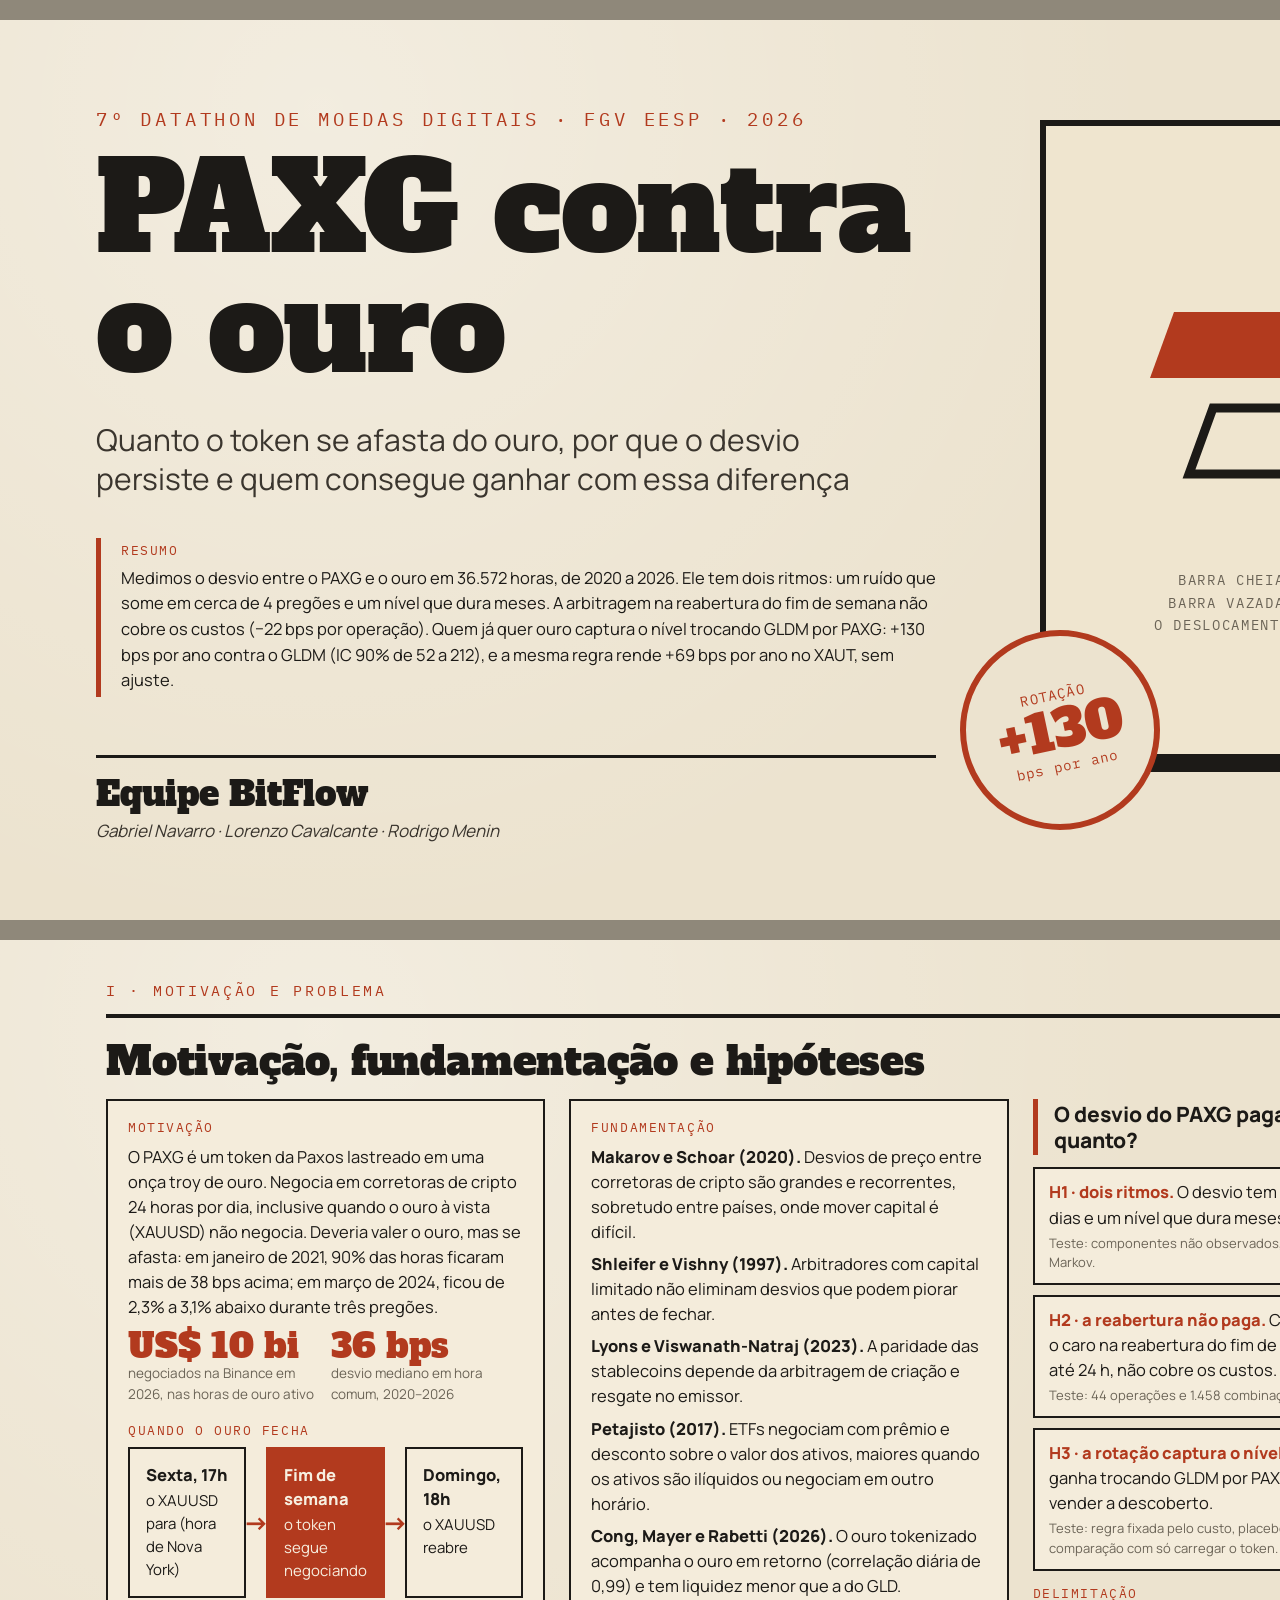
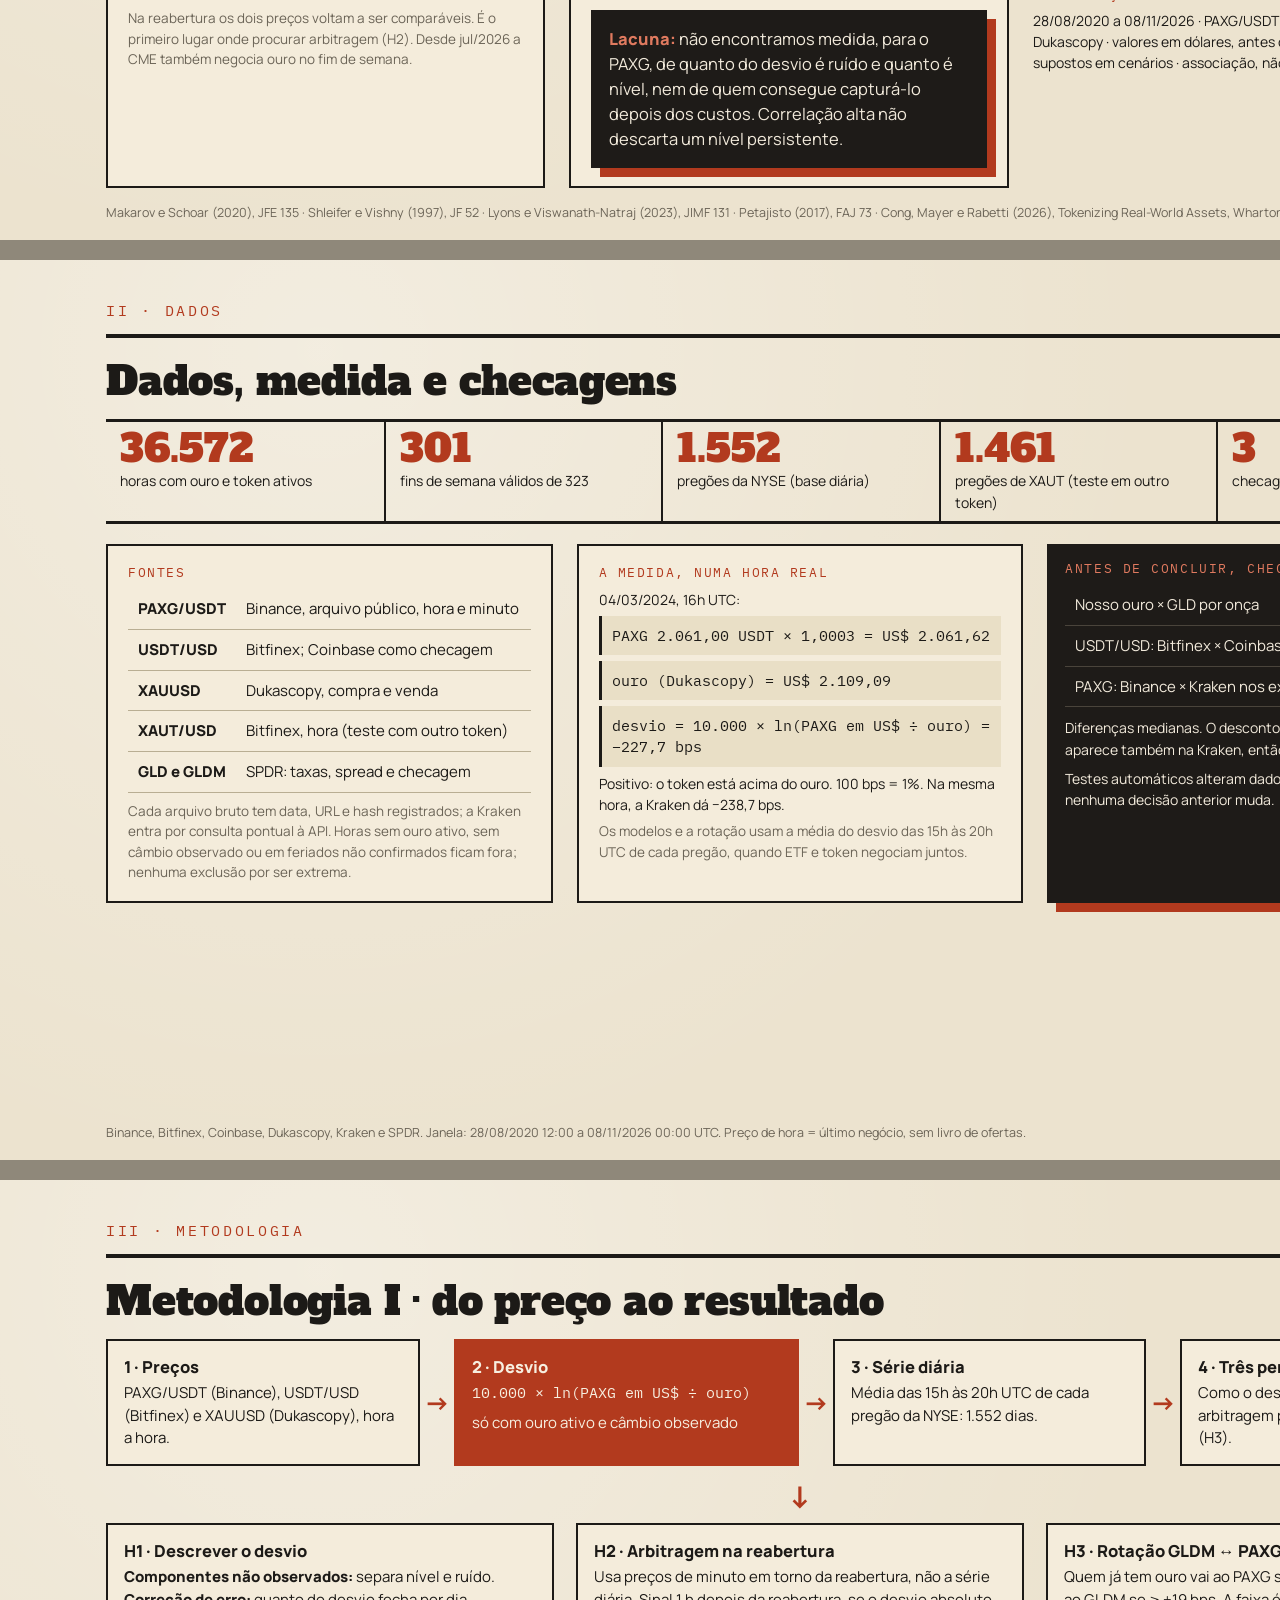
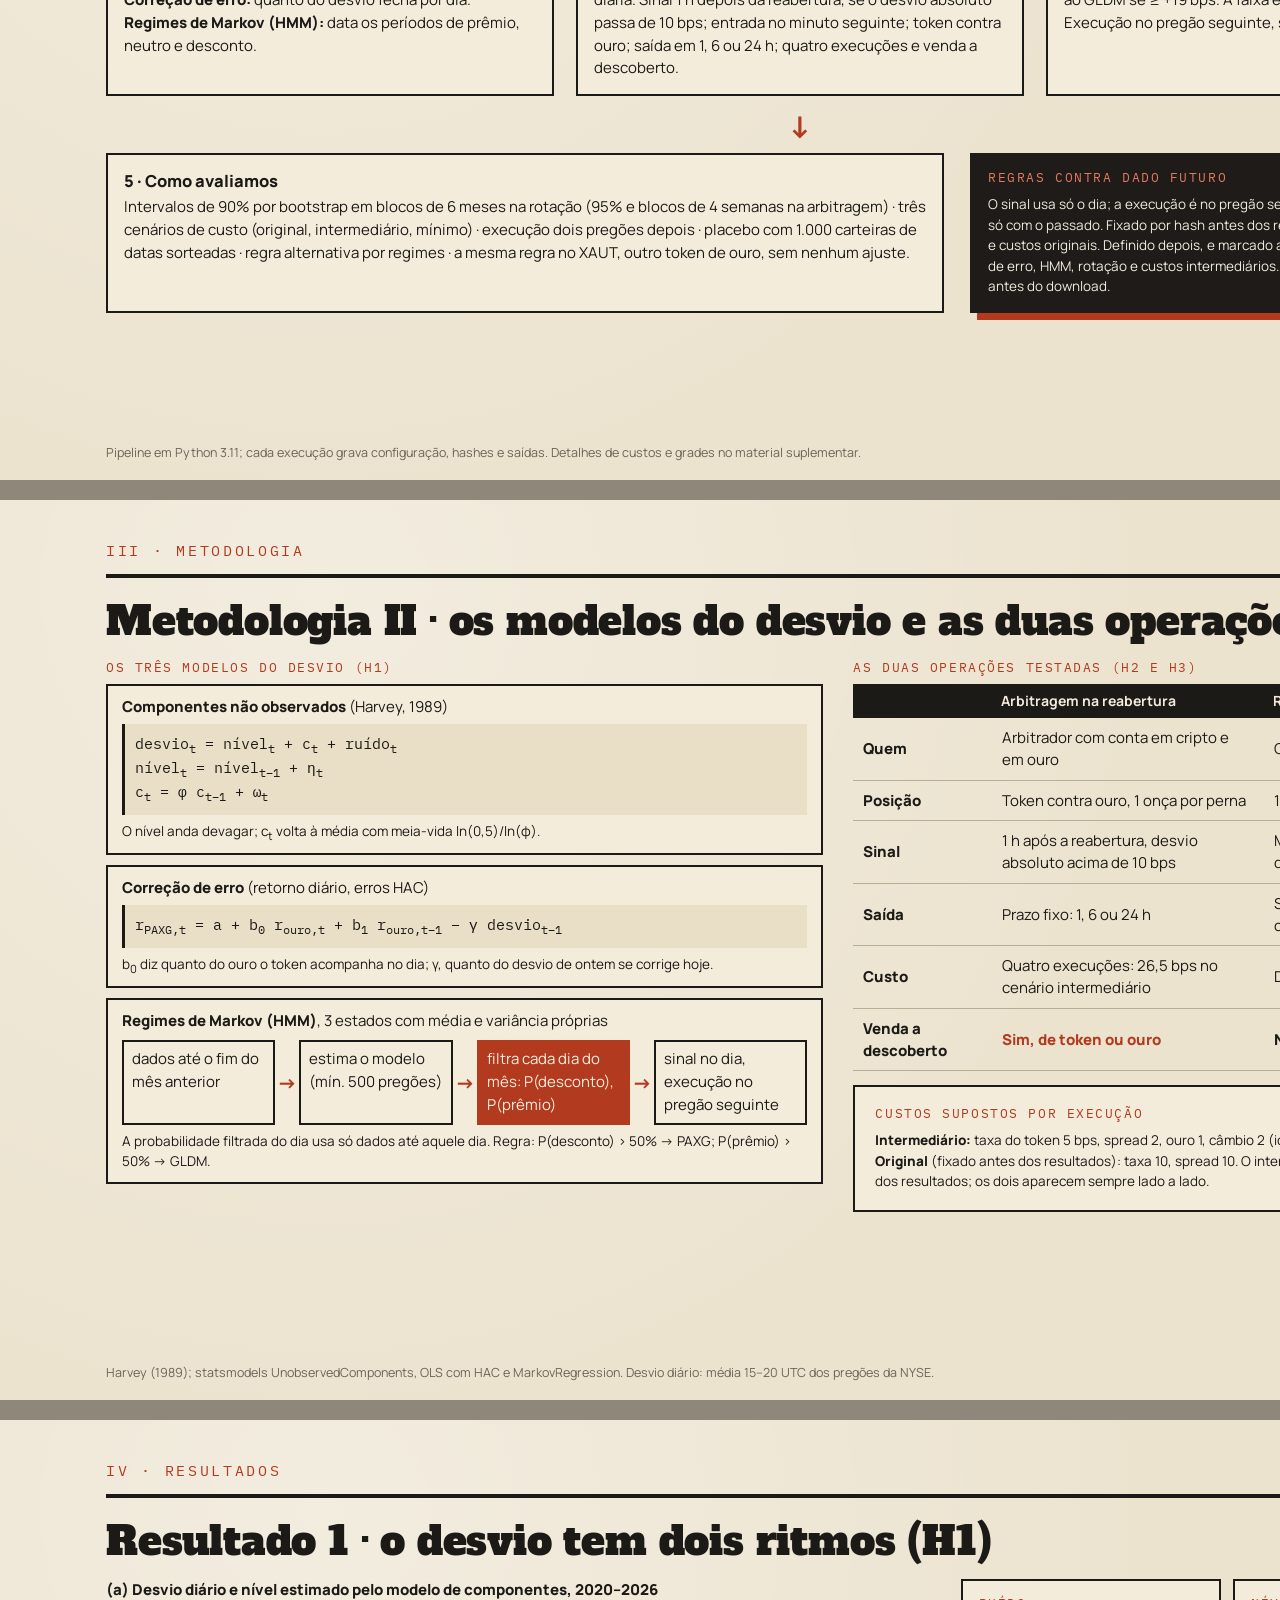
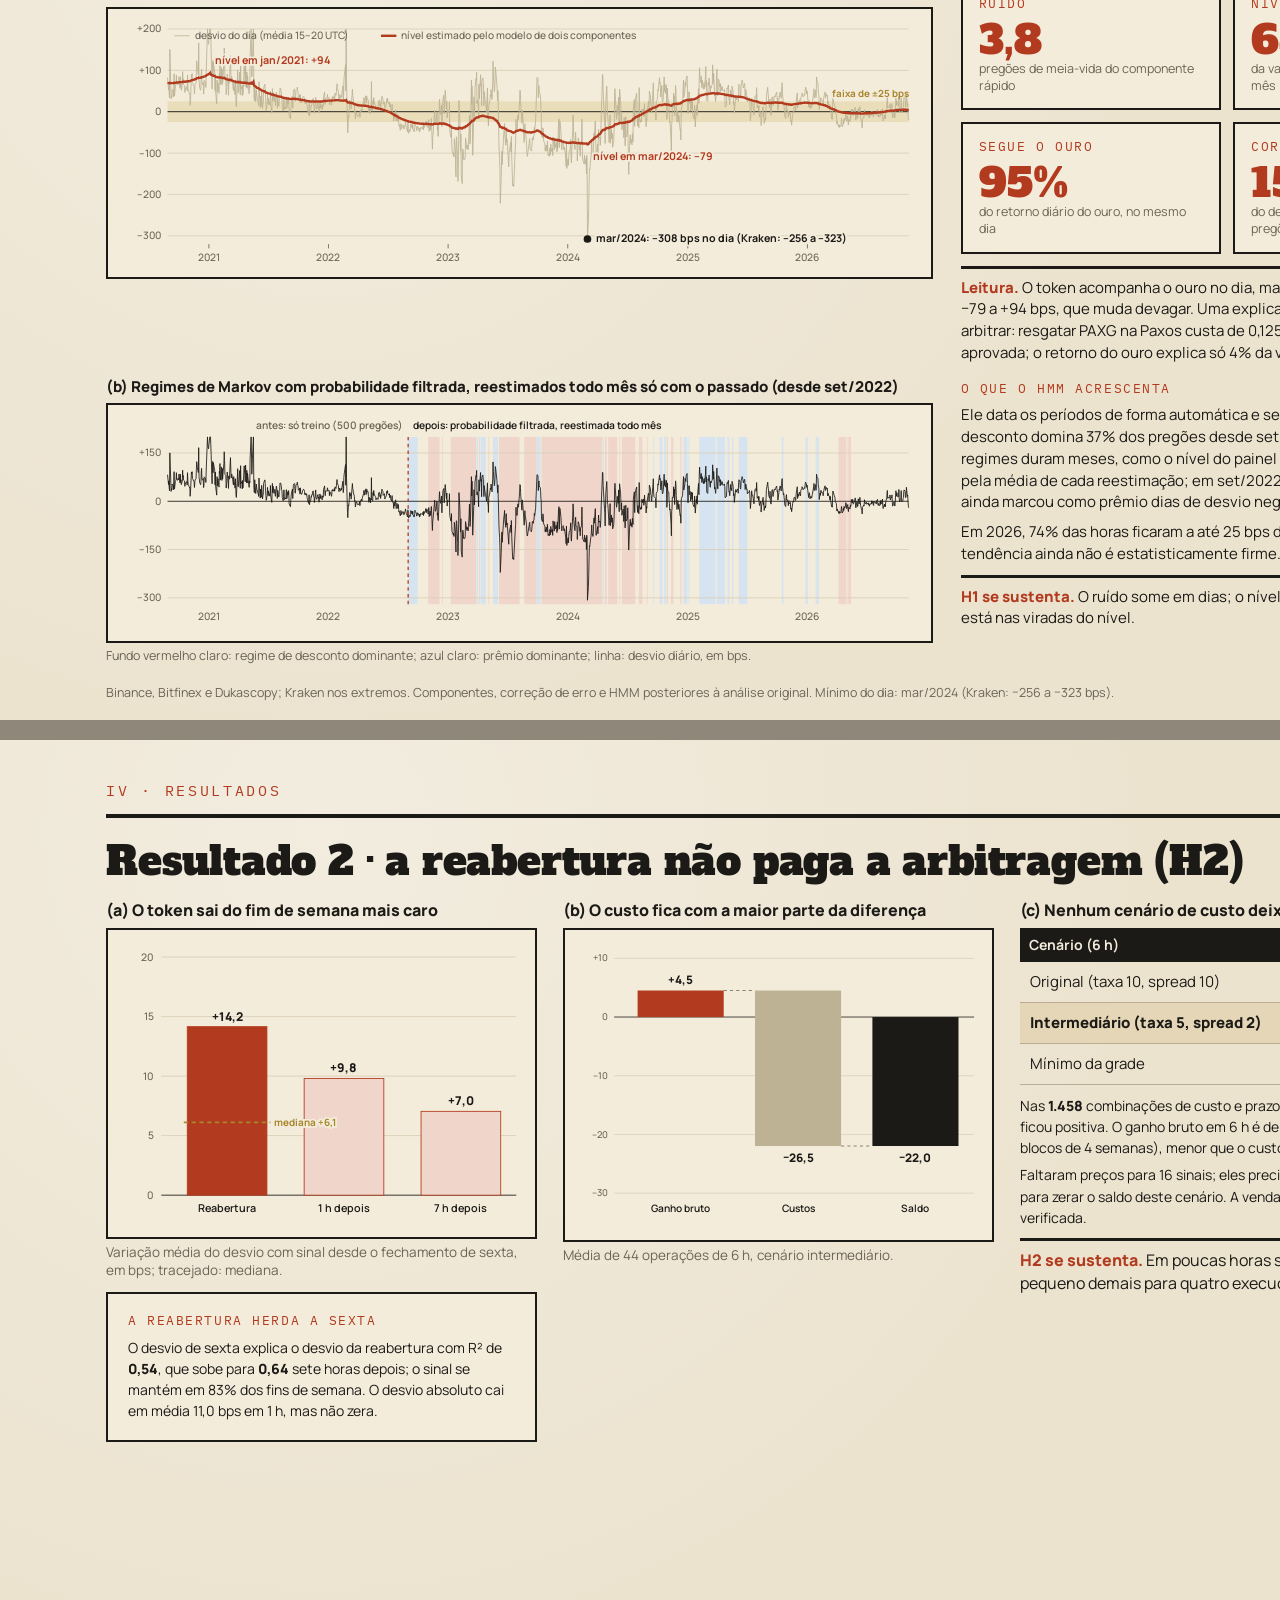
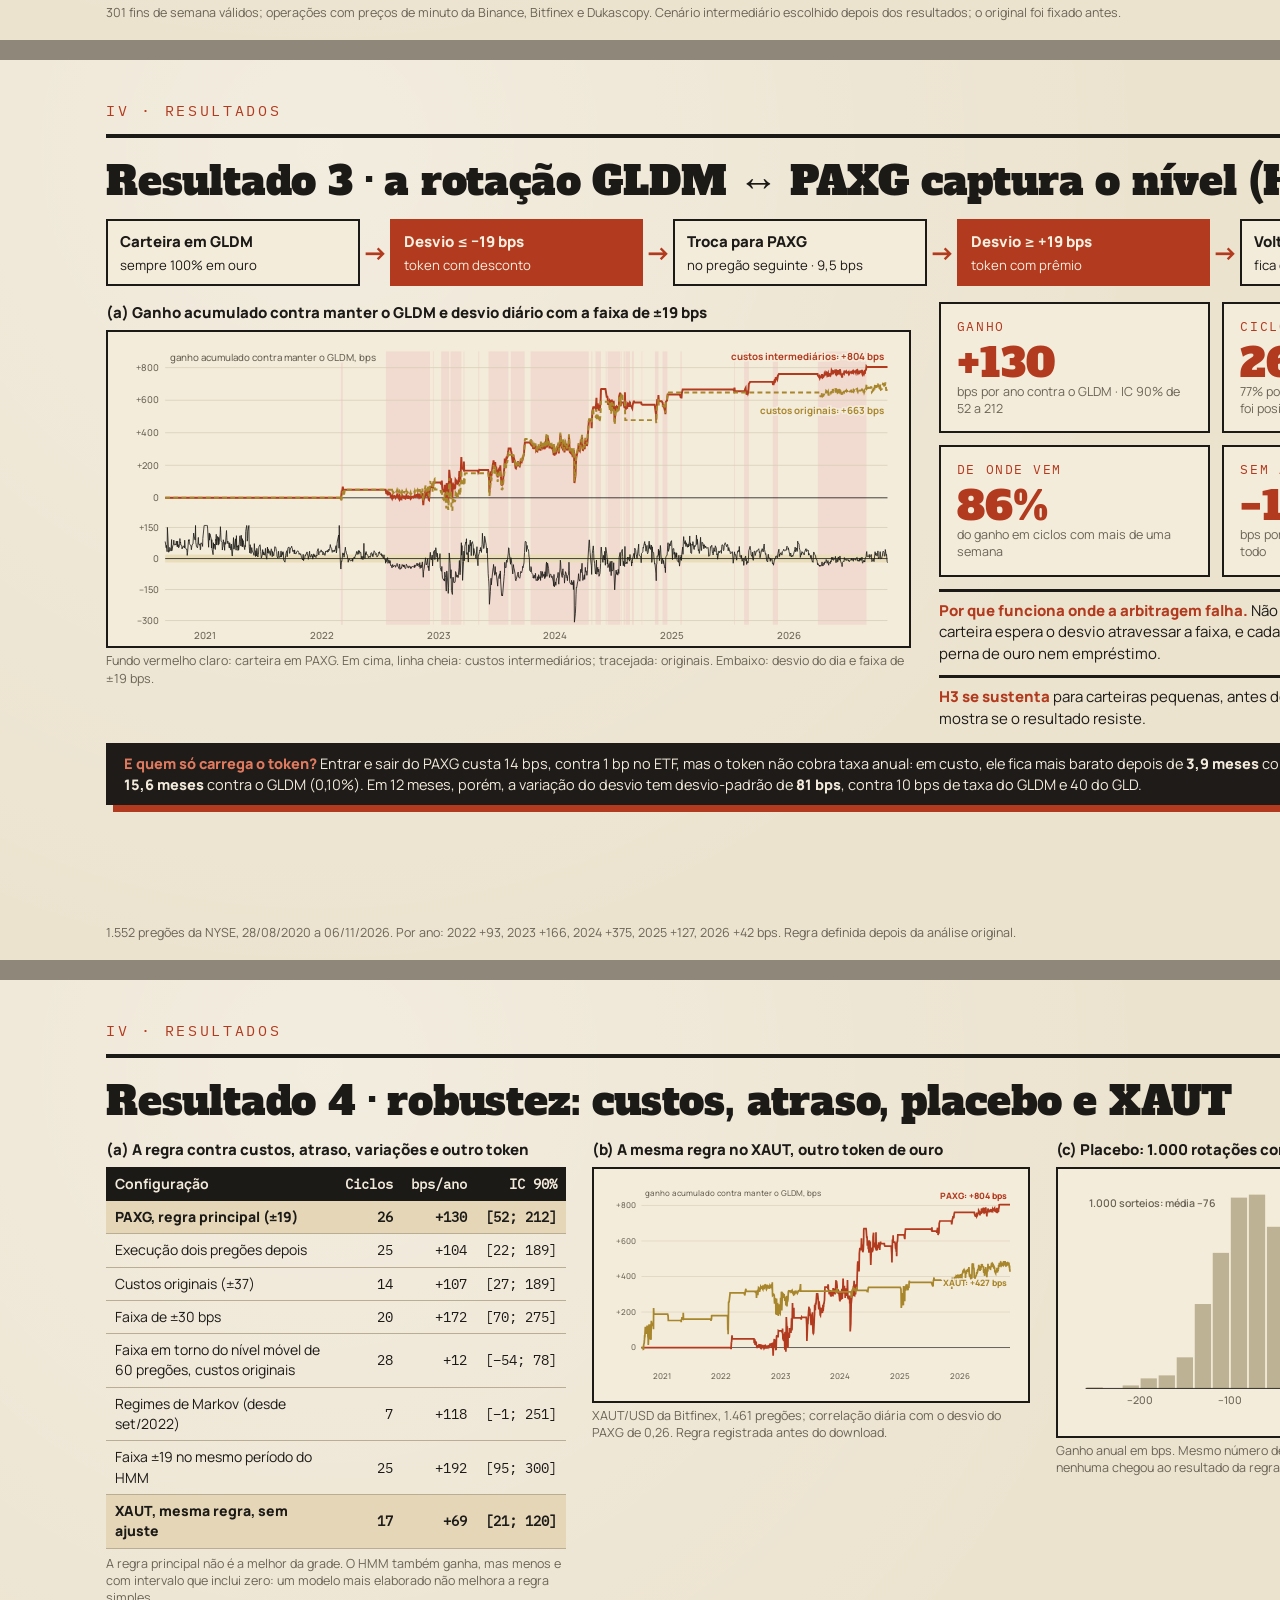
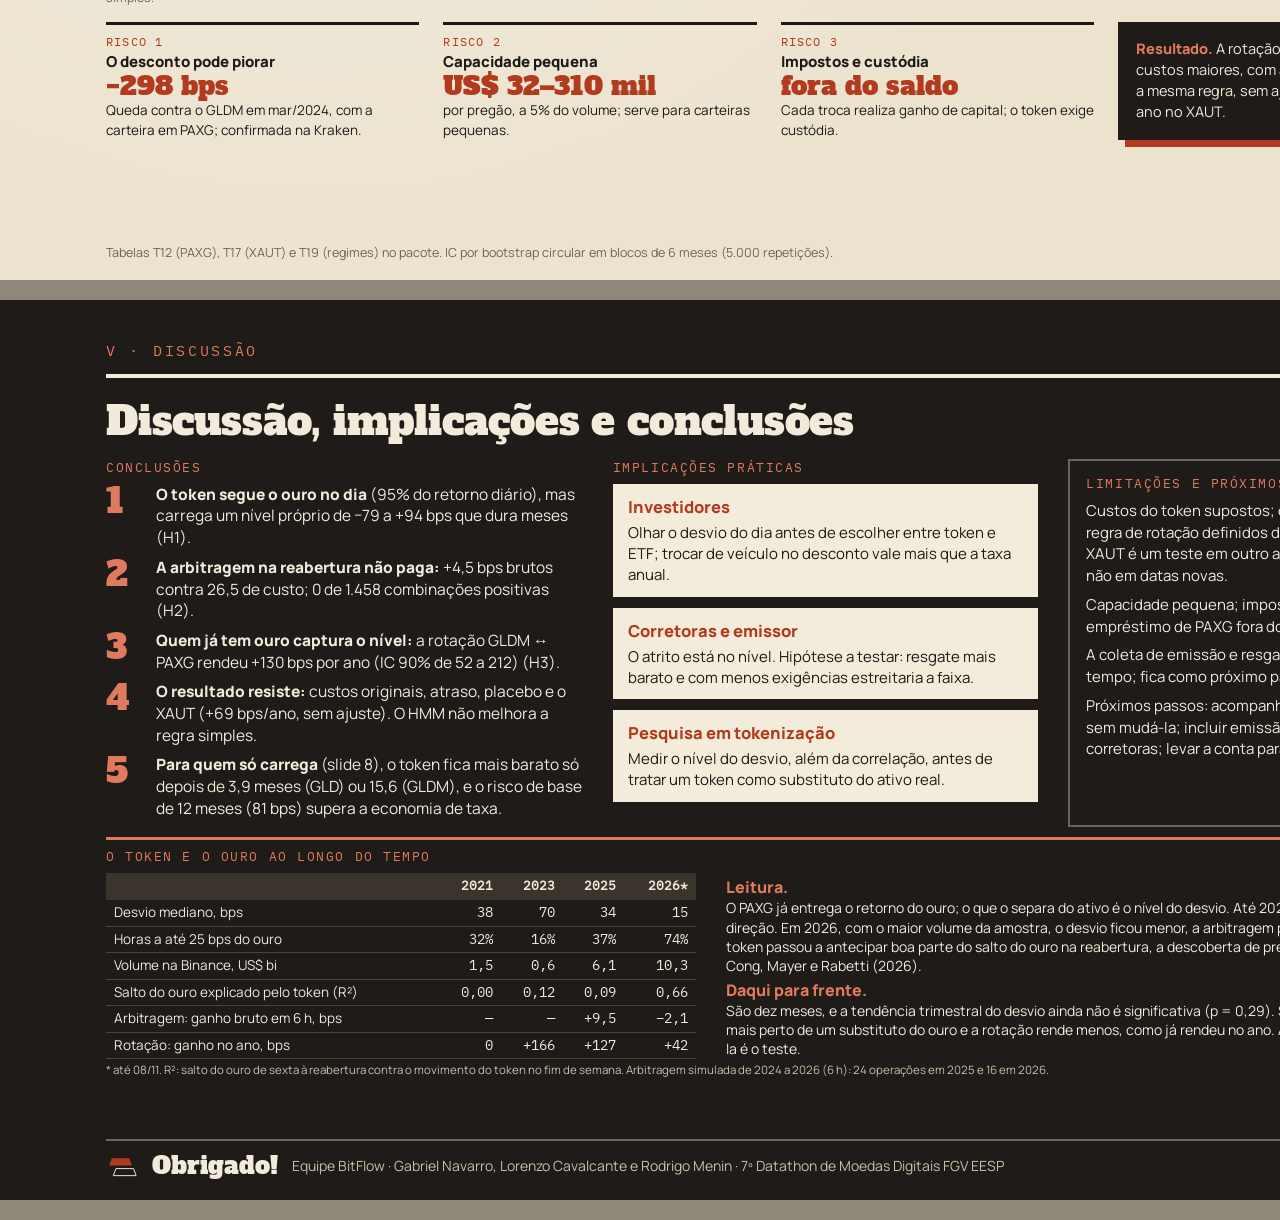
==== commit 0a8b08f6: "fix: conclusion" ====
--- a/slides/entrega_v3.html
+++ b/slides/entrega_v3.html
@@ -62,10 +62,10 @@
 .roomy .fnode{padding:14px 16px}.roomy .figt{font-size:16px}.roomy .read{font-size:16px}
 .pagedark .hd{color:#E07A5F;border-bottom-color:#F2EADB}.pagedark .hd .no{color:#F2EADB}
 .pagedark .lab{color:#E07A5F}
-.concl{display:grid;grid-template-columns:44px 1fr;gap:6px;margin-bottom:11px}
+.concl{display:grid;grid-template-columns:44px 1fr;gap:6px;margin-bottom:8px}
 .concl .n{font-family:Slab,serif;font-size:34px;color:#E07A5F;line-height:1}
-.concl p{font-size:16px;line-height:1.42}
-.tok{margin-top:12px;border-top:3px solid #E07A5F;padding-top:8px}.tokg{display:grid;grid-template-columns:1fr 1fr 1fr;gap:28px}.tokg b{color:#E07A5F;font-size:16px;display:block}.tokg p{font-size:14.5px;line-height:1.4;margin-top:3px}.persp{margin-top:8px;font-size:16px;line-height:1.38}.persp b{color:#E07A5F}
+.concl p{font-size:15.5px;line-height:1.4}
+.tok{margin-top:10px;border-top:3px solid #E07A5F;padding-top:8px}.tokg{display:grid;grid-template-columns:1fr 1.3fr;gap:30px;align-items:start}.evo{color:#F2EADB}.evo th{background:#3A342C;color:#F2EADB;padding:4px 8px;font-size:13px}.evo td{border-color:#4A443B;padding:3px 8px;font-size:13.5px}.tokg b{color:#E07A5F;font-size:16px;display:block}.tokg p{font-size:14px;line-height:1.38;margin-top:3px}.persp{margin-top:8px;font-size:16px;line-height:1.38}.persp b{color:#E07A5F}
 .impl{background:#F4ECDB;color:#1C1A17;padding:11px 15px;margin-bottom:11px}
 .impl b{color:#B23A1E;display:block;font-size:16.5px;margin-bottom:3px}
 .impl p{font-size:15px;line-height:1.42}
@@ -307,7 +307,7 @@
  <div>
   <div class="lab">Implicações práticas</div>
   <div class="impl"><b>Investidores</b><p>Olhar o desvio do dia antes de escolher entre token e ETF; trocar de veículo no desconto vale mais que a taxa anual.</p></div>
-  <div class="impl"><b>Corretoras e emissor</b><p>Baratear e abrir a criação e o resgate é a alavanca para estreitar a faixa; a tendência de 2026 ainda não é estatisticamente firme.</p></div>
+  <div class="impl"><b>Corretoras e emissor</b><p>O atrito está no nível. Hipótese a testar: resgate mais barato e com menos exigências estreitaria a faixa.</p></div>
   <div class="impl"><b>Pesquisa em tokenização</b><p>Medir o nível do desvio, além da correlação, antes de tratar um token como substituto do ativo real.</p></div>
  </div>
  <div style="border:2px solid #6B6457;padding:14px 16px">
@@ -318,12 +318,11 @@
   <p style="font-size:15px">Próximos passos: acompanhar a regra daqui para frente sem mudá-la; incluir emissão on-chain e outras corretoras; levar a conta para reais, com IOF e IR.</p>
  </div>
 </div>
-<div class="tok"><div class="lab">O futuro do ouro tokenizado</div><div class="tokg">
- <div><b>Em horas, sobra pouco desvio.</b><p>Na reabertura, o que fecha em 6 h rende +4,5 bps, menos que o custo de quatro execuções (26,5). A arbitragem falha porque o desvio de curto prazo já é pequeno; o que resta é o nível de meses.</p></div>
- <div><b>O nível depende do acesso ao emissor.</b><p>Ele é compatível com o custo de criar e resgatar na Paxos (0,125% a 0,5%, com conta verificada). Com mais acesso e volume, a faixa tende a estreitar: em 2026, 74% das horas ficaram a até 25 bps do ouro, contra 5% em 2020.</p></div>
- <div><b>Quem troca de veículo ajuda a fechar o desvio.</b><p>A rotação compra o token no desconto e o vende no prêmio, sem prazo e sem venda a descoberto. Rendeu +130 bps por ano no PAXG e +69 no XAUT. Mais volume abre espaço para mais carteiras.</p></div>
-</div>
-<p class="persp"><b>Perspectiva.</b> O ouro tokenizado já acompanha o ouro no dia. Com acesso mais barato ao emissor, tende a acompanhar também no nível; até lá, a diferença paga quem carrega ouro e pode trocar de veículo.</p></div>
-<div class="ft" style="position:absolute;left:106px;right:106px;bottom:46px;border-top:2px solid #6B6457;color:#F2EADB;padding-top:14px;display:flex;align-items:center;gap:18px">
- <svg viewBox="0 0 100 100" style="width:54px;height:54px" aria-hidden="true"><path d="M18 23h55l8 22H10z" fill="#B23A1E"/><path d="M31 55h55l8 22H23z" fill="none" stroke="#F2EADB" stroke-width="3"/></svg><span style="font-family:Slab,serif;font-size:36px">Obrigado!</span><span style="font-size:16px;color:#C9BFA9">Equipe BitFlow · Gabriel Navarro, Lorenzo Cavalcante e Rodrigo Menin · 7º Datathon de Moedas Digitais FGV EESP</span>
+<div class="tok"><div class="lab">O token e o ouro ao longo do tempo</div><div class="tokg">
+ <table class="evo"><thead><tr><th></th><th class="n">2021</th><th class="n">2023</th><th class="n">2025</th><th class="n">2026*</th></tr></thead><tbody><tr><td>Desvio mediano, bps</td><td class="n">38</td><td class="n">70</td><td class="n">34</td><td class="n">15</td></tr><tr><td>Horas a até 25 bps do ouro</td><td class="n">32%</td><td class="n">16%</td><td class="n">37%</td><td class="n">74%</td></tr><tr><td>Volume na Binance, US$ bi</td><td class="n">1,5</td><td class="n">0,6</td><td class="n">6,1</td><td class="n">10,3</td></tr><tr><td>Salto do ouro explicado pelo token (R²)</td><td class="n">0,00</td><td class="n">0,12</td><td class="n">0,09</td><td class="n">0,66</td></tr><tr><td>Arbitragem: ganho bruto em 6 h, bps</td><td class="n">—</td><td class="n">—</td><td class="n">+9,5</td><td class="n">−2,1</td></tr><tr><td>Rotação: ganho no ano, bps</td><td class="n">0</td><td class="n">+166</td><td class="n">+127</td><td class="n">+42</td></tr></tbody></table>
+ <div><p><b>Leitura.</b> O PAXG já entrega o retorno do ouro; o que o separa do ativo é o nível do desvio. Até 2025 esse nível abriu e fechou sem direção. Em 2026, com o maior volume da amostra, o desvio ficou menor, a arbitragem perdeu até o ganho bruto e o token passou a antecipar boa parte do salto do ouro na reabertura, a descoberta de preço fora do horário descrita por Cong, Mayer e Rabetti (2026).</p>
+ <p><b>Daqui para frente.</b> São dez meses, e a tendência trimestral do desvio ainda não é significativa (p = 0,29). Se 2026 se mantiver, o token fica mais perto de um substituto do ouro e a rotação rende menos, como já rendeu no ano. Acompanhar a regra sem mudá-la é o teste.</p></div>
+</div><p class="note" style="color:#C9BFA9;margin-top:3px;font-size:11.5px">* até 08/11. R²: salto do ouro de sexta à reabertura contra o movimento do token no fim de semana. Arbitragem simulada de 2024 a 2026 (6 h): 24 operações em 2025 e 16 em 2026.</p></div>
+<div class="ft" style="position:absolute;left:106px;right:106px;bottom:16px;border-top:2px solid #6B6457;color:#F2EADB;padding-top:8px;display:flex;align-items:center;gap:14px">
+ <svg viewBox="0 0 100 100" style="width:32px;height:32px" aria-hidden="true"><path d="M18 23h55l8 22H10z" fill="#B23A1E"/><path d="M31 55h55l8 22H23z" fill="none" stroke="#F2EADB" stroke-width="3"/></svg><span style="font-family:Slab,serif;font-size:24px">Obrigado!</span><span style="font-size:14px;color:#C9BFA9">Equipe BitFlow · Gabriel Navarro, Lorenzo Cavalcante e Rodrigo Menin · 7º Datathon de Moedas Digitais FGV EESP</span>
 </div><div class="ft"></div></section></body></html>
